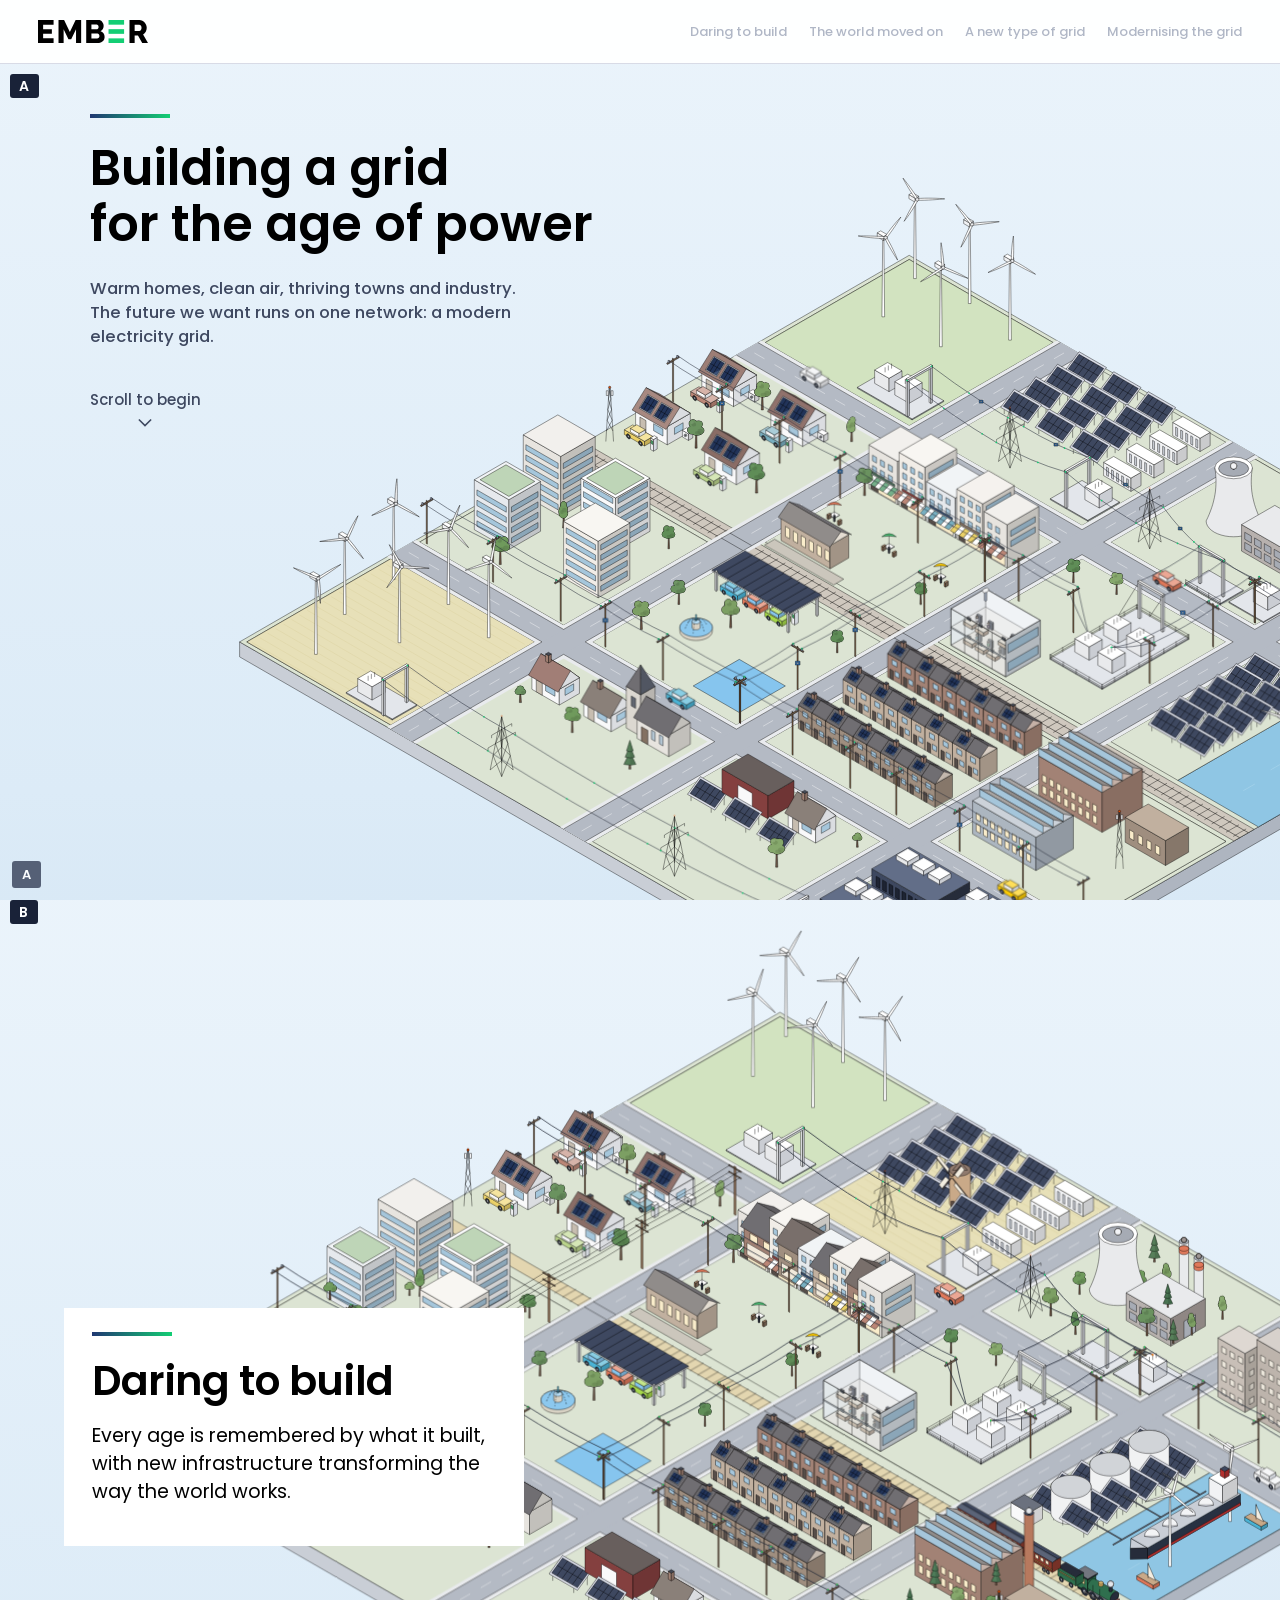
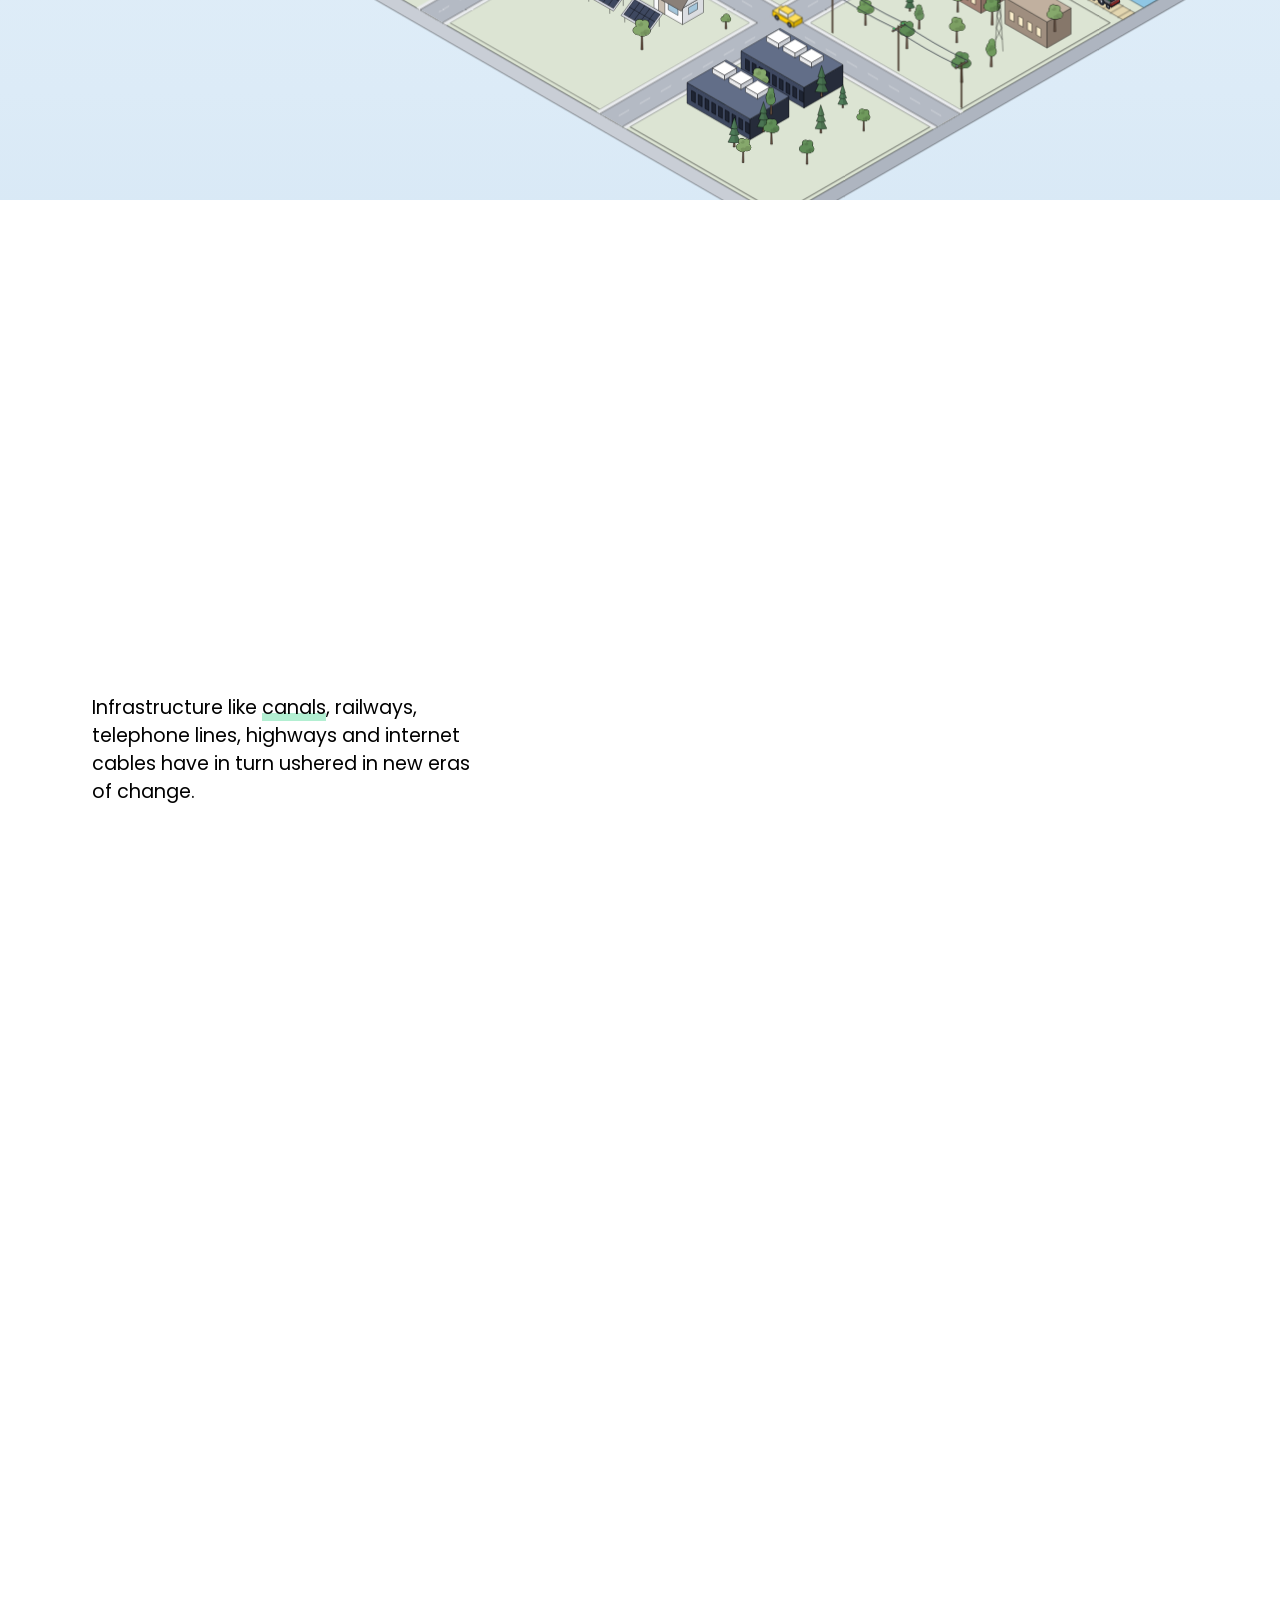
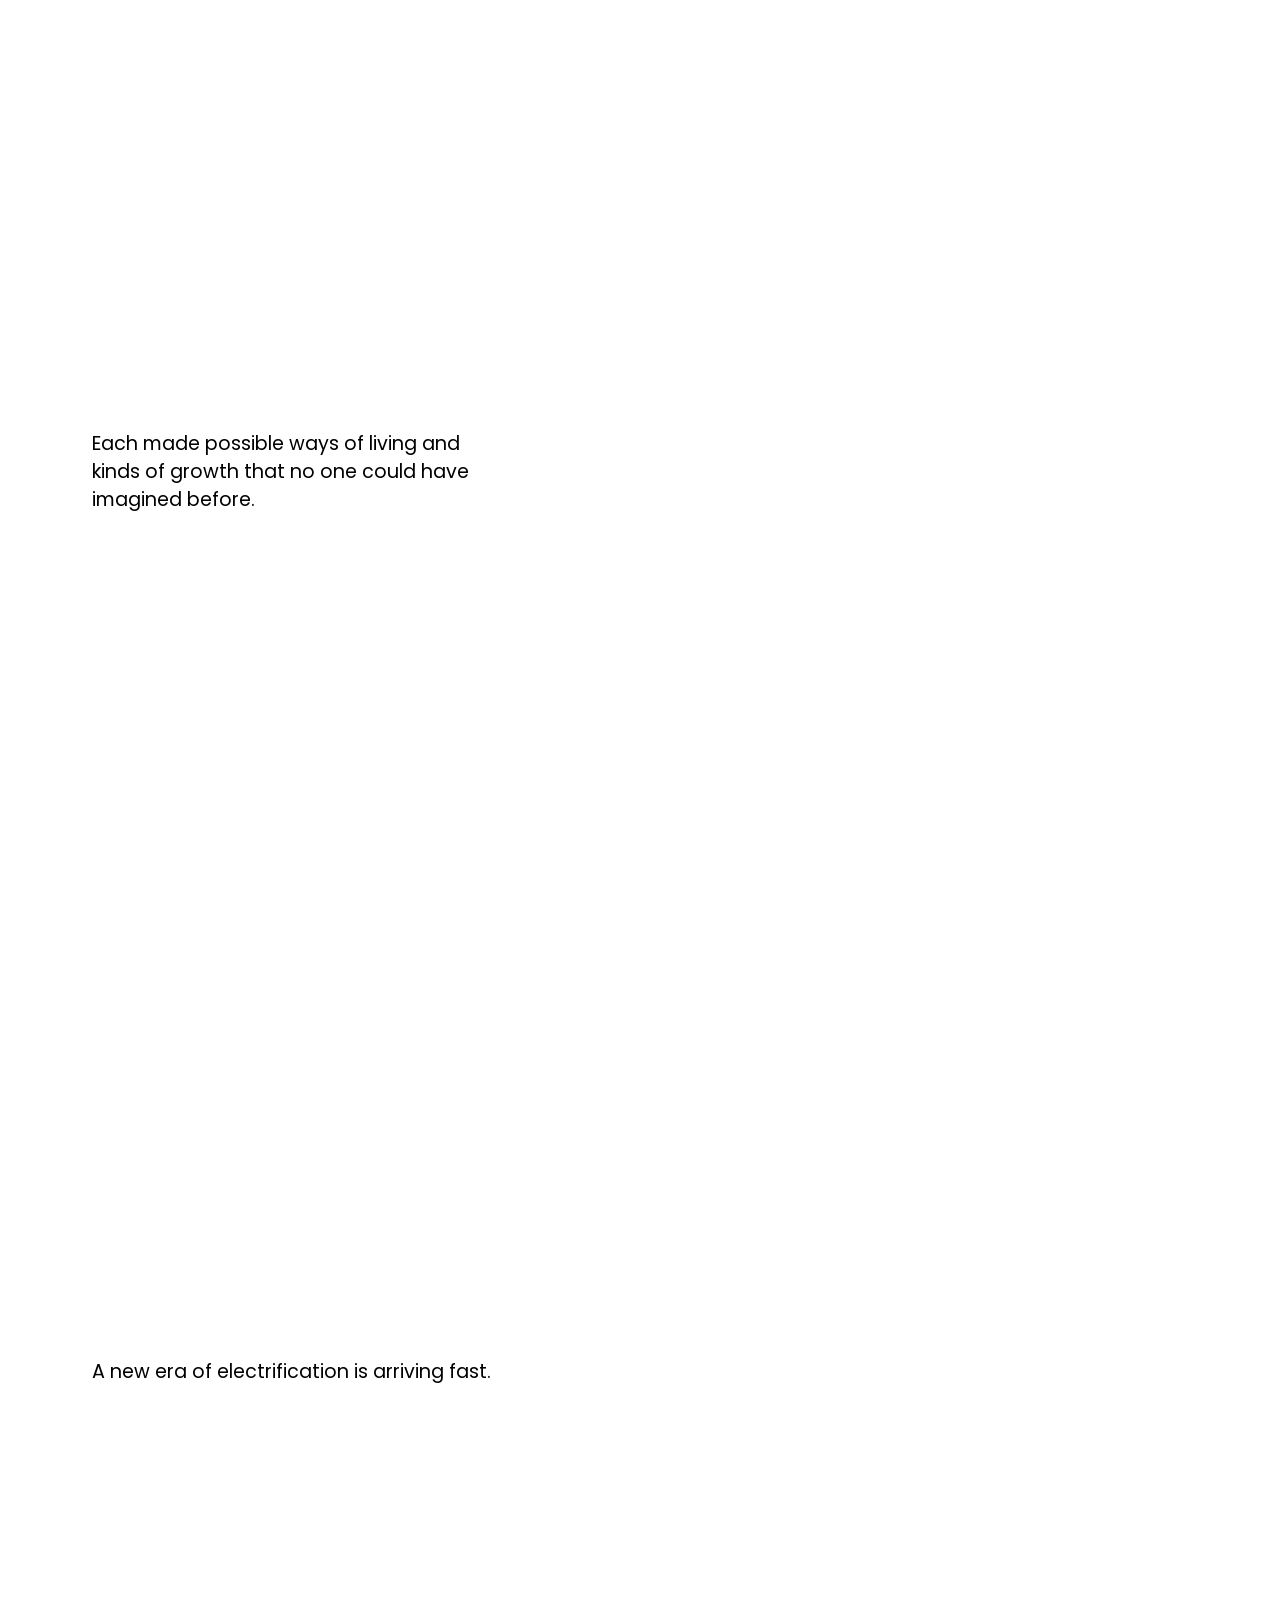
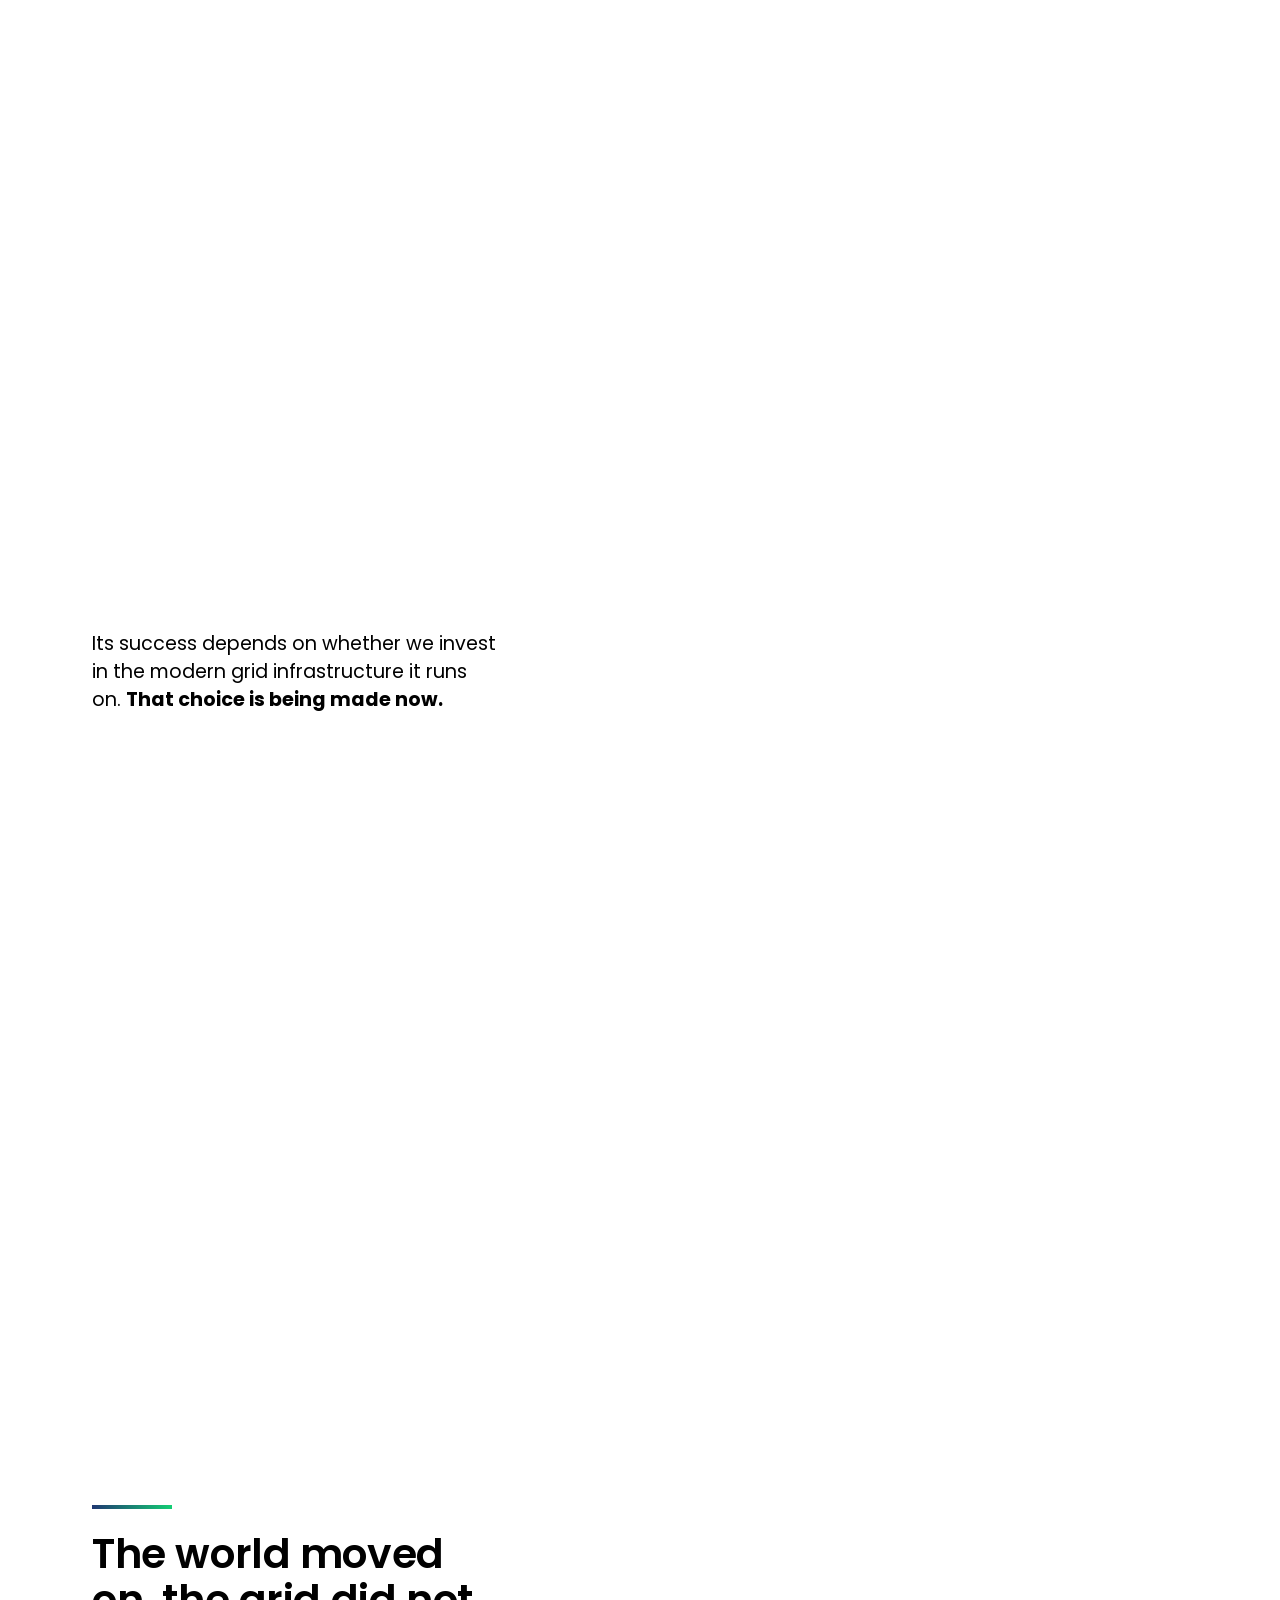
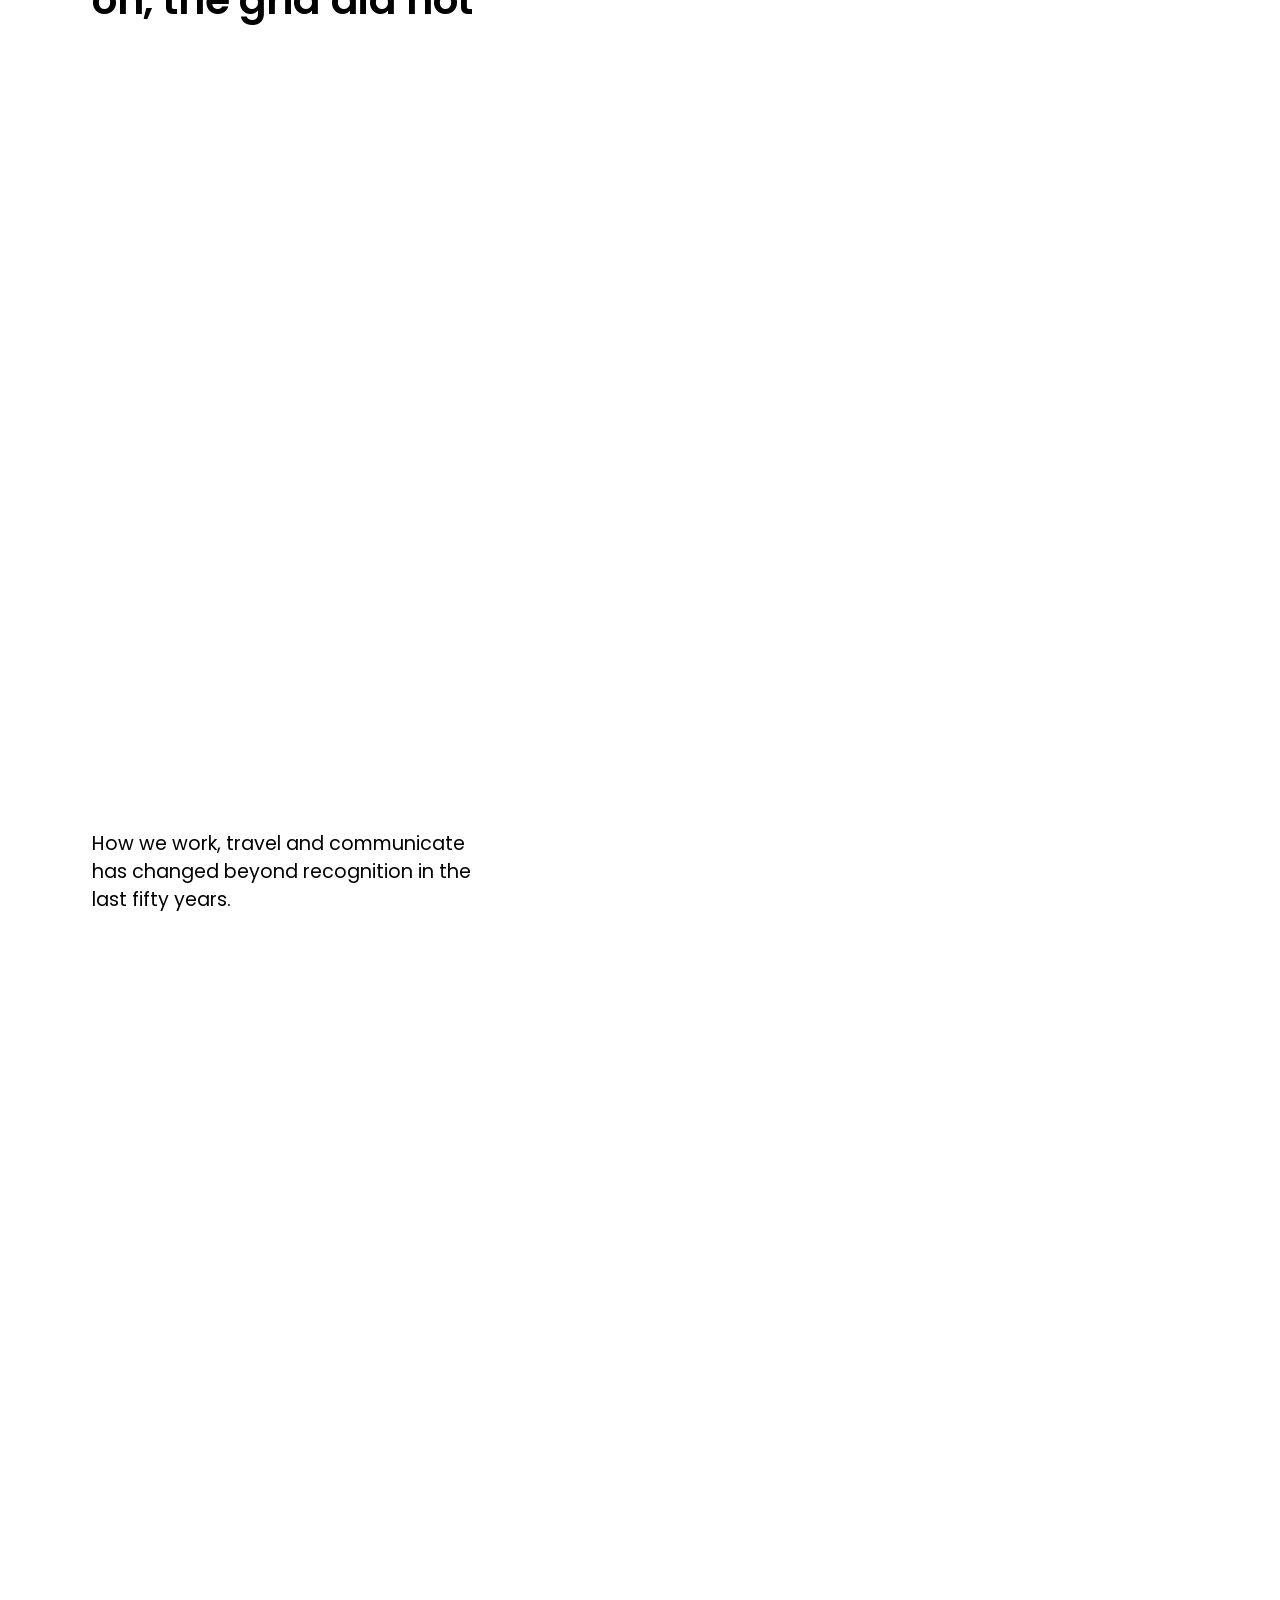
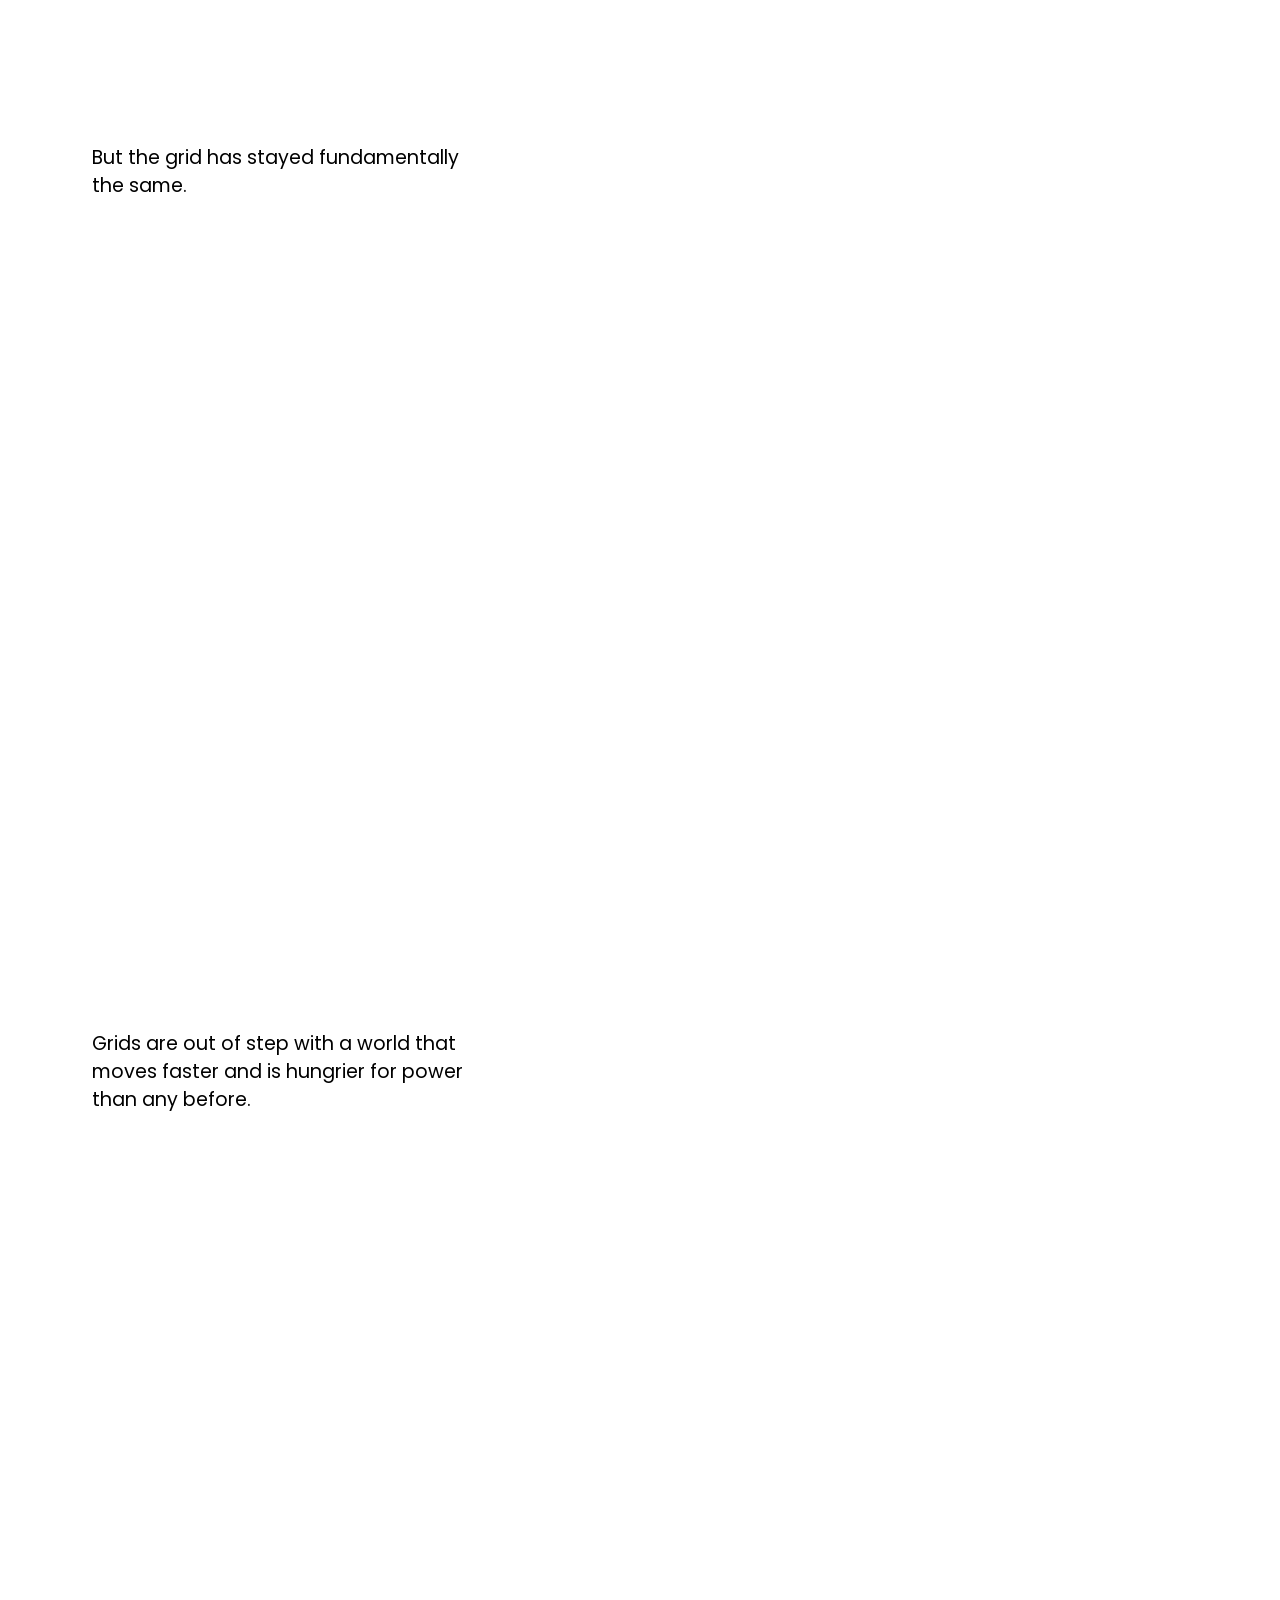
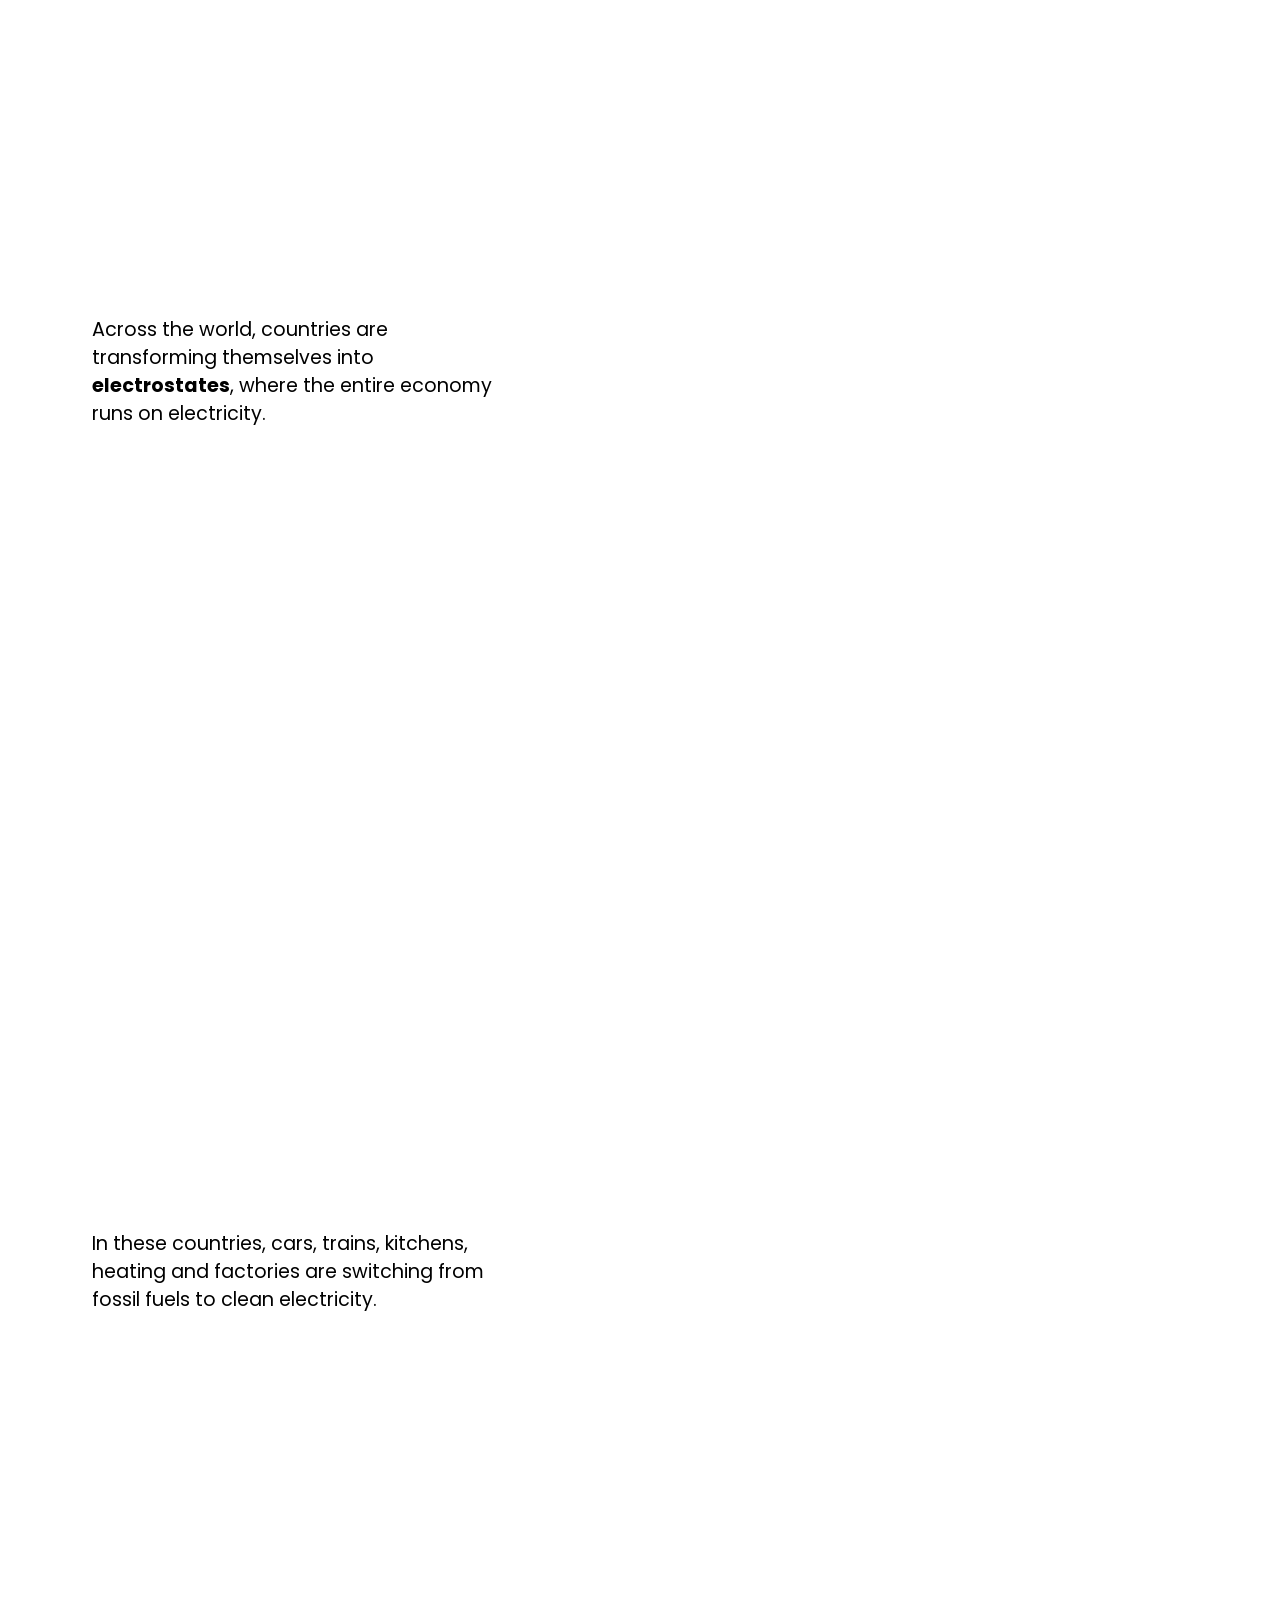
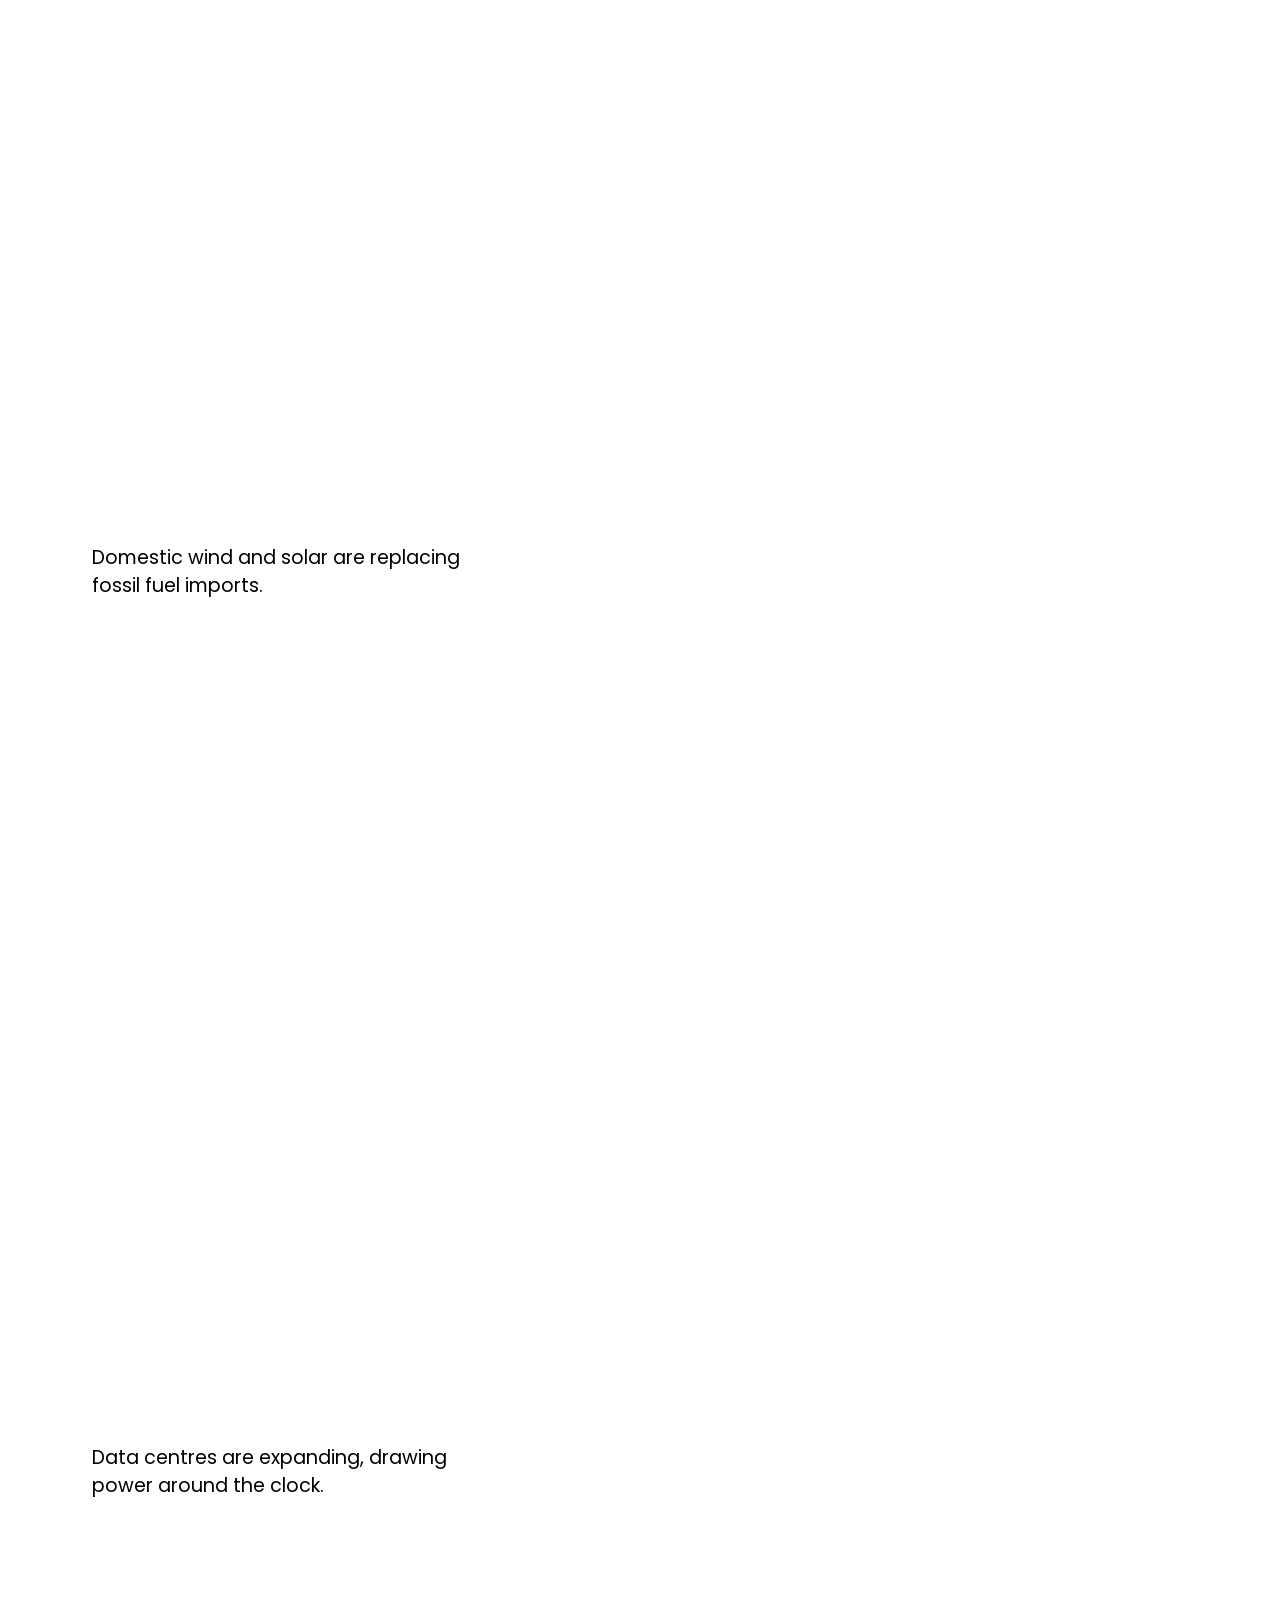
==== index.html @ 91ad4771 "Initial commit Initial commit" ====
<!DOCTYPE html>
<html lang="en">
<head>
<meta charset="utf-8">
<meta name="viewport" content="width=device-width, initial-scale=1">
<title>[v6] Building a Grid for the Age of Power (one city) | Ember</title>
<meta name="description" content="Every era is defined by the infrastructure it builds. A visual explainer on the grid we need for the age of power, and the interventions that will build it.">
<link rel="preconnect" href="https://fonts.googleapis.com">
<link rel="preconnect" href="https://fonts.gstatic.com" crossorigin>
<link href="https://fonts.googleapis.com/css2?family=Poppins:wght@300;400;500;600&display=swap" rel="stylesheet">
<link rel="stylesheet" href="css/style.css">
<link rel="stylesheet" href="css/clean.css">
<link rel="stylesheet" href="css/v6.css">
<script>window.CLEAN = true;   /* the isometric, straight-edged version in the CleanFlex style */</script>
</head>
<body class="refs-sections-only v6">

<header class="topbar">
  <a class="topbar__logo" href="#top" aria-label="Ember home"><img src="assets/ember-logo-full-colour.svg" alt="Ember"></a>
  <nav class="topbar__nav" aria-label="Chapters">
    <a href="#vision">Daring to build</a>
    <a href="#act2">The world moved on</a>
    <a href="#act3">A new type of grid</a>
    <a href="#how">Modernising the grid</a>
  </nav>
  <div class="topbar__progress" aria-hidden="true"><span></span></div>
</header>

<main id="top">

  <!-- ============ HERO ============ -->
  <section class="hero">
    <svg class="hero__art" id="scene-hero" data-own="1" viewBox="0 0 1600 900" preserveAspectRatio="xMidYMax slice" aria-hidden="true"></svg>
    <div class="hero__inner">
      <div class="tbar"></div><h1>Building a grid<br>for the age of power</h1>
      <p class="standfirst">Warm homes, clean air, thriving towns and industry. The future we want runs on one network: a modern electricity grid.</p>
      <p class="hero__cue">Scroll to begin <svg class="hero__chev" viewBox="0 0 16 10" aria-hidden="true"><path d="M1 1.5l7 7 7-7" fill="none" stroke="currentColor" stroke-width="1.8"/></svg></p>
    </div>
  </section>

  <!-- ONE CITY: Acts 1-3 on one evolving city, its grid drawn as pylons, poles and wires (js/iso-onecity6.js) -->
  <section class="era era--rail era--journey era--onecity" data-steps="29" data-cover-shift="0">
    <div class="era__stage"><svg class="scene" id="scene-onecity" data-scene="onecity6" data-look="highlight" viewBox="0 0 1600 900" preserveAspectRatio="xMidYMid slice" role="img" aria-label="One city on a grid of blocks, from an old town to a modern city: a canal, a railway with a station, a power station, factories and row houses; telephone lines, pylons, a substation and poles carrying power; highways, new homes and shops, a fuel depot; towers and flats; wind, solar and batteries. Then the grid alone stands out, then its users; the city electrifies: an EV hub, heat pumps, solar in place of the fuel depot, data centres, a new factory. Then the modern grid, card by card: power flowing both ways, sensors and controls, smart charging, batteries, smarter lines, a new line to a new renewables zone"></svg>
      <div class="legend legend--onecity" aria-label="Legend"><span><i style="background:#13CE74"></i>Renewable power</span><span><i style="background:#EE7309"></i>Fossil power</span></div>
    </div>
    <div class="era__steps">
      <div class="step step--act" id="vision"><div class="card card--act"><div class="tbar"></div><h2 class="h2-act">Daring to build</h2><p class="lead" style="margin-top:18px">Every age is remembered by what it built, with new infrastructure transforming the way the world works.</p></div></div>
      <div class="step step--hold" data-span="5" style="--span:5"><div class="card"><p class="lead">Infrastructure like <span class="hl">canals</span>, <span class="hl">railways</span>, <span class="hl">telephone lines</span>, <span class="hl">highways</span> and <span class="hl">internet cables</span> have in turn ushered in new eras of change.</p></div></div>
      <div class="step"><div class="card"><p class="lead">Each made possible ways of living and kinds of growth that no one could have imagined before.</p></div></div>
      <div class="step"><div class="card"><p class="lead">A new era of electrification is arriving fast.</p></div></div>
      <div class="step"><div class="card"><p class="lead">Its success depends on whether we invest in the modern grid infrastructure it runs on. <strong>That choice is being made now.</strong></p></div></div>
      <div class="step step--act" id="act2"><div class="card card--act"><div class="tbar"></div><h2 class="h2-act">The world moved on, the grid did not</h2></div></div>
      <div class="step"><div class="card"><p class="lead">How we work, travel and communicate has changed beyond recognition in the last fifty years.</p></div></div>
      <div class="step"><div class="card"><p class="lead">But the grid has stayed fundamentally the same.</p></div></div>
      <div class="step"><div class="card"><p class="lead">Grids are out of step with a world that moves faster and is hungrier for power than any before.</p></div></div>
      <div class="step"><div class="card"><p class="lead">Across the world, countries are transforming themselves into <strong>electrostates</strong>, where the entire economy runs on electricity.</p></div></div>
      <div class="step"><div class="card"><p class="lead">In these countries, cars, trains, kitchens, heating and factories are switching from fossil fuels to clean electricity.</p></div></div>
      <div class="step"><div class="card"><p class="lead">Domestic wind and solar are replacing fossil fuel imports.</p></div></div>
      <div class="step"><div class="card"><p class="lead">Data centres are expanding, drawing power around the clock.</p></div></div>
      <div class="step"><div class="card"><p class="lead">The nations that build a grid for this age of power will be where AI, industry and investment go.</p></div></div>
      <div class="step step--act" id="act3"><div class="card card--act"><div class="tbar"></div><h2 class="h2-act">A new type of grid, fit for the age of power</h2></div></div>
      <div class="step" data-m="old"><div class="card"><p class="lead">The old grid sent power one way, from a few large power stations to everyone else.</p></div></div>
      <div class="step" data-m="everywhere"><div class="card"><p class="lead">In a modern grid, generation is increasingly spread across the country.</p></div></div>
      <div class="step" data-m="both"><div class="card"><p class="lead">Power flows now move in two ways. Homes and businesses both draw electricity from the grid and generate electricity to send back in.</p></div></div>
      <div class="step" data-m="resilient"><div class="card"><p class="lead">The system no longer depends on a few big plants and becomes more resilient.</p></div></div>
      <div class="step" data-m="sensors"><div class="card"><p class="lead">This is enabled by smart devices and digitalisation, which allow us to see and control what is happening on the grid.</p></div></div>
      <div class="step" data-m="smart2"><div class="card"><p class="lead">When power is plentiful and cheap, electric vehicles charge and heating or cooling turns on.</p></div></div>
      <div class="step" data-m="batteries2"><div class="card"><p class="lead">Batteries store surplus electricity and release it when generation falls.</p></div></div>
      <div class="step" data-m="better"><div class="card"><p class="lead">Bills fall, the system runs better and we can do more, faster with the existing grid.</p></div></div>
      <div class="step" data-m="dlr"><div class="card"><p class="lead">The wires are smarter too. Lines fitted with sensors carry more power when the weather allows.</p></div></div>
      <div class="step" data-m="wires"><div class="card"><p class="lead">Advanced cables made from new, lighter materials carry much more on the same towers.</p></div></div>
      <div class="step" data-m="more"><div class="card"><p class="lead">This is the modern grid: digital, flexible and smarter about how it grows. It gets more out of the lines we already have.</p></div></div>
      <div class="step" data-m="connect"><div class="card"><p class="lead">New lines are planned and built using the technology of today, rather than the designs of decades ago.</p></div></div>
      <div class="step" data-m="queues"><div class="card"><p class="lead">The connection queues holding back investment start to clear and projects get online quicker, without waiting for a new line to be built.</p></div></div>
      <div class="step" data-m="modern"><div class="card"><p class="lead">This is not the old grid made bigger. It is a modern grid, fit for the age of power.</p></div></div>
    </div>
  </section>

  <!-- ============ MODERNISING THE GRID: the seventeen interventions on the same city (js/story6.js, js/data6.js) ============ -->
  <section id="how" class="era era--onecity era--story4">
    <div class="era__stage"><svg class="scene" id="scene-city4" data-look="highlight" viewBox="0 0 1600 900" preserveAspectRatio="xMidYMid slice" role="img" aria-label="The same city, its modern grid in place. For each intervention the view moves to the part of the grid it acts on, and its technologies are labelled there"></svg>
    </div>
    <div class="era__steps" id="how4">
      <div class="step step--act s4intro"><div class="card card--act"><div class="tbar"></div><h2 class="h2-act">Modernising the grid</h2>
        <p class="lead" style="margin-top:18px">The work can begin today by optimising the grid that already exists. Then strengthening it. Then expanding it.</p></div></div>
      <div id="story4-steps"></div>
    </div>
  </section>

  <!-- ============ MATRIX ============ -->
  <section id="matrix" class="matrix" data-steps="1">
    <div class="matrix__stage">
      <div class="matrix__head">
        <div class="tbar"></div><p class="eyebrow">Where to start</p>
        <h2 class="h1">Time to impact vs. cost</h2>
      </div>
      <div class="matrix__grid matrix4" id="matrix4-grid"></div>
      <div class="matrix__legend">
        <span><b class="mk mk--optimize"></b>Optimise</span><span><b class="mk mk--reinforce"></b>Reinforce</span><span><b class="mk mk--expand"></b>Expand</span>
      </div>
      <p class="mx-note">Cost and time ratings in this table are comparative and indicative. No rating refers to a specific cost or date. Costs and timelines differ in every country, but the relative order is a useful guide to show which interventions can move fastest, which likely take the longest and which tend to cost more or less.</p>
    </div>
    <div class="era__steps">
      <div class="step step--empty" aria-hidden="true"></div>
    </div>
  </section>

  <!-- ============ CLOSE ============ -->
  <section class="close">
    <div class="close__inner">
      <div class="tbar"></div><h2 class="h1">The age of power is here.</h2>
      <p class="standfirst">The only question is where it will flourish. That will be wherever the grid is ready to carry it.</p>
    </div>
    <footer class="footer">
      <p class="footer__note">Infographic by Reynaldo Dizon, Elisabeth Cremona and Alison Candlin.<br>Illustrations and code developed with the assistance of Claude, an AI model by Anthropic, and reviewed by the authors.<br>As per Ember’s AI use policy, responsibility for the quality and accuracy of the output lies with the author.</p>
      <img class="footer__logo" src="assets/ember-logo-inverted.svg" alt="Ember">
    </footer>
  </section>
</main>

<script src="js/vendor/gsap.min.js"></script>
<script src="js/vendor/ScrollTrigger.min.js"></script>
<script src="js/vendor/MotionPathPlugin.min.js"></script>
<script src="js/icons.js"></script>
<script src="js/data.js"></script>
<script src="js/svg.js"></script>
<script src="js/icons6.js"></script>
<script src="js/icons7.js"></script>
<script src="js/iso.js"></script>
<script src="js/people.js"></script>
<script src="js/scenes.js"></script>
<script src="js/vignettes.js"></script>
<script src="js/acts.js"></script>
<script src="js/iso-scenes.js"></script>
<script src="js/iso-scenes2.js"></script>
<script src="js/iso-journey.js"></script>
<script src="js/iso-valley.js"></script>
<script src="js/iso-onecity6.js"></script>
<script src="js/data6.js"></script>
<script src="js/iso-j.js"></script>
<script src="js/iso-tiles.js"></script>
<script src="js/iso-world.js"></script>
<script src="js/handdrawn.js"></script>
<script src="js/clean.js"></script>
<script src="js/gridmap.js"></script>
<script src="js/iso-grid.js"></script>
<script src="js/main.js"></script>
<script src="js/story6.js"></script>
<script src="js/v6.js"></script>
<script src="js/refmarks.js"></script> <!-- TEMP review markers: delete this line to remove -->
</body>
</html>
---- css/style.css ----
/* =========================================================
   A grid for the age of power — Ember scrollytelling
   Palette: Ember Visual Branding Guidelines v1.2 only.
   Flat design: no shadows, glows or bevels.
   ========================================================= */
:root {
  --n5: #192238; --n4: #3E4860; --n3: #626E88; --n2: #B0B7C6; --n1: #D8DBE6;
  --g5: #0B6638; --g4: #109553; --g3: #13CE74; --g2: #A3D9A5; --g1: #D3EADF;
  --b5: #203772; --b4: #1E609C; --b3: #37A6E6; --b2: #97CCED; --b1: #C4D9E9;
  --o5: #891B05; --o4: #BF3100; --o3: #E04B00; --o2: #EE7309; --o1: #FCA311;
  --br5: #553E39; --br4: #6D5A56; --br3: #857572; --br2: #B6B0AF; --br1: #D8D5D4;
  --y5: #B77A00; --y4: #CC9900; --y3: #FFC400; --y2: #FFDA44; --y1: #FFF4A3;

  --ink: #000;
  --paper: #fff;
  --tint: #EDEFF6;            /* tile fill named in the brand skill */
  --optimize: var(--g5);
  --reinforce: var(--b5);
  --expand: var(--o1);

  --u: 8px;                    /* spacing base unit */
  --topbar: 64px;
  --font: "Poppins", system-ui, sans-serif;
}

* { box-sizing: border-box; }
html { scroll-behavior: smooth; }
body {
  margin: 0;
  font-family: var(--font);
  font-weight: 400;
  font-size: 17px;
  line-height: 1.5;
  color: var(--ink);
  background: var(--paper);
  -webkit-font-smoothing: antialiased;
  overflow-x: hidden;
}
img { display: block; max-width: 100%; }
h1, h2, h3, .h1 { font-weight: 600; line-height: 1.15; margin: 0; letter-spacing: 0; }
p { margin: 0; }

/* ---------- shared type ---------- */
.eyebrow { font-weight: 500; font-size: 15px; color: var(--n3); margin-bottom: calc(var(--u) * 1.5); }
h1 { font-size: clamp(40px, 6.4vw, 88px); max-width: 14ch; }
.h1 { font-size: clamp(32px, 4.2vw, 56px); max-width: 18ch; }
.tbar {
  width: clamp(120px, 22%, 280px); height: 8px; margin: calc(var(--u) * 2.5) 0 calc(var(--u) * 3);
  background: linear-gradient(90deg, var(--b5), var(--g3));
}
.standfirst { font-weight: 500; font-size: clamp(18px, 1.6vw, 22px); line-height: 1.45; max-width: 40ch; color: var(--n4); }

/* ---------- top bar ---------- */
.topbar {
  position: fixed; inset: 0 0 auto 0; height: var(--topbar); z-index: 50;
  display: flex; align-items: center; justify-content: space-between;
  padding: 0 clamp(16px, 3vw, 40px);
  background: rgba(255,255,255,.94);
  border-bottom: 1px solid var(--n1);
}
.topbar__logo img { width: 110px; height: auto; }
.topbar__nav { display: flex; gap: calc(var(--u) * 3); }
.topbar__nav a { color: var(--n4); text-decoration: none; font-size: 14px; font-weight: 500; }
.topbar__nav a:hover { color: var(--b5); }
.topbar__progress { position: absolute; left: 0; right: 0; bottom: -1px; height: 3px; }
.topbar__progress span { display: block; height: 100%; width: 100%; transform-origin: 0 50%; transform: scaleX(0);
  background: linear-gradient(90deg, var(--b5), var(--g3)); }

/* ---------- hero ---------- */
.hero { position: relative; min-height: 100vh; display: flex; align-items: flex-start; overflow: hidden; background: var(--paper); }
.hero__art { position: absolute; inset: 0; width: 100%; height: 100%; }
.hero__inner { position: relative; padding: calc(var(--topbar) + clamp(28px, 5.5vh, 64px)) clamp(16px, 7vw, 120px) 80px; }
.hero__cue { margin-top: calc(var(--u) * 6); font-size: 14px; font-weight: 500; color: var(--n3); }
.hero__cue span { display: inline-block; animation: bob 1.8s ease-in-out infinite; }
@keyframes bob { 50% { transform: translateY(6px); } }

/* ---------- part intros ---------- */
.part-intro { min-height: 90vh; padding: 20vh clamp(16px, 7vw, 120px) 14vh; background: var(--paper); }
.part-intro--how { background: var(--tint); }

/* ---------- ladder (3 categories) ---------- */
.ladder { display: grid; grid-template-columns: repeat(3, 1fr); gap: calc(var(--u) * 3); margin-top: calc(var(--u) * 8); max-width: 1100px; }
.ladder__rung { padding: calc(var(--u) * 3); background: var(--paper); border-top: 6px solid; }
.ladder__rung--optimize { border-color: var(--optimize); }
.ladder__rung--reinforce { border-color: var(--reinforce); }
.ladder__rung--expand { border-color: var(--expand); }
.ladder__rung h3 { font-size: 26px; margin: calc(var(--u) * 2) 0 4px; }
.ladder__rung--optimize h3 { color: var(--g5); }
.ladder__rung--reinforce h3 { color: var(--b5); }
.ladder__rung--expand h3 { color: var(--o4); }
.ladder__rung p { color: var(--n4); }
.ladder__sign { width: 84px; height: 84px; }

/* ---------- sign shapes (shared) ---------- */
.sign { display: block; width: 100%; height: 100%; overflow: visible; }

/* ---------- era scrollytelling ---------- */
.era, .gap, .matrix { position: relative; }
.era__stage, .gap__stage, .matrix__stage { position: sticky; top: 0; height: 100vh; overflow: hidden; }
.scene { width: 100%; height: 100%; display: block; }
.era__steps { position: relative; margin-top: -100vh; z-index: 2; pointer-events: none; }
.step { height: 100vh; display: flex; align-items: center; padding: var(--topbar) clamp(16px, 5vw, 80px) 0; }
.step:first-child { height: 110vh; }
.card {
  pointer-events: auto; max-width: 420px; background: var(--paper);
  padding: calc(var(--u) * 3) calc(var(--u) * 3.5); border: 1px solid var(--n1);
}
.kicker { font-weight: 500; font-size: 13px; text-transform: uppercase; letter-spacing: .08em; color: var(--n3); margin-bottom: var(--u); }
.lead { font-size: clamp(18px, 1.5vw, 21px); line-height: 1.45; }
.lead + .lead { margin-top: calc(var(--u) * 2); }
.lead--strong { font-weight: 600; }

.step--headline { align-items: flex-end; padding-bottom: 9vh; }
.headline { pointer-events: auto; background: var(--paper); padding: calc(var(--u) * 3) calc(var(--u) * 4) calc(var(--u) * 3.5); max-width: 560px; border: 1px solid var(--n1); }
.headline__era { font-weight: 500; font-size: 14px; letter-spacing: .22em; text-transform: uppercase; color: var(--n4); }
.headline__word { font-weight: 600; font-size: clamp(34px, 4.2vw, 60px); line-height: 1.06; margin: calc(var(--u) * 1.25) 0; }
.era--rail .headline__word { color: var(--br4); }
.era--road .headline__word { color: var(--o3); }
.era--power .headline__word { color: var(--g5); }
.headline__tag { font-weight: 300; font-size: clamp(18px, 1.6vw, 22px); color: var(--n4); }

/* scene animation helpers */
.spin { transform-box: fill-box; transform-origin: 50% 50%; animation: spin 5s linear infinite; }
@keyframes spin { to { transform: rotate(360deg); } }
.puff { transform-box: fill-box; transform-origin: 50% 50%; animation: puff 3.2s linear infinite; }
@keyframes puff {
  0% { transform: translate(0,0) scale(.3); opacity: 0; }
  12% { opacity: .9; }
  100% { transform: translate(-90px,-140px) scale(2.2); opacity: 0; }
}
.puff--sm { animation-name: puffsm; }
@keyframes puffsm {
  0% { transform: translate(0,0) scale(.3); opacity: 0; }
  15% { opacity: .85; }
  100% { transform: translate(-22px,-46px) scale(1.3); opacity: 0; }
}
.twinkle { animation: twinkle 2.6s ease-in-out infinite; }
@keyframes twinkle { 50% { opacity: .35; } }

/* ---------- gap ---------- */
.gap { background: var(--paper); }
.gap__stage { background: var(--paper); }
@media (min-width: 900px) { .gap__stage .scene { width: 70%; margin-left: 30%; } }

/* ---------- grid story (part 2) ---------- */
.grid-story { position: relative; background: var(--paper); }
.grid-story__stage { position: sticky; top: 0; height: 100vh; overflow: hidden; background: var(--paper); }
.gridmap { position: absolute; top: var(--topbar); bottom: 52px; left: 34vw; right: 0; width: calc(100% - 34vw); height: calc(100% - var(--topbar) - 52px); }
.legend { position: absolute; right: clamp(16px, 3vw, 40px); bottom: 14px; display: flex; flex-wrap: wrap; gap: 6px 18px; font-size: 13px; color: var(--n4); }
.legend i { display: inline-block; width: 10px; height: 10px; border-radius: 50%; margin-right: 6px; vertical-align: 0; }
.tally { position: absolute; right: clamp(16px, 3vw, 40px); top: calc(var(--topbar) + 14px); font-size: 13px; font-weight: 500; color: var(--n3); background: var(--paper); padding: 4px 10px; border: 1px solid var(--n1); }
.tally__n { color: var(--ink); font-weight: 600; }

.grid-story__steps { position: relative; margin-top: -100vh; z-index: 2; pointer-events: none; }
.gstep { min-height: 100vh; display: flex; align-items: center; padding: calc(var(--topbar) + 16px) 0 24px clamp(16px, 3vw, 40px); }
.gstep--cat { min-height: 120vh; }
.gcard { pointer-events: auto; width: min(420px, 30vw); background: var(--paper); border: 1px solid var(--n1); padding: calc(var(--u) * 3); }
.gcard[data-cat="optimize"] { --catc: var(--optimize); --catt: var(--g5); }
.gcard[data-cat="reinforce"] { --catc: var(--reinforce); --catt: var(--b5); }
.gcard[data-cat="expand"] { --catc: var(--expand); --catt: var(--o4); }
.gcard__top { display: flex; gap: calc(var(--u) * 2); align-items: center; margin-bottom: calc(var(--u) * 2); }
.gcard__sign { flex: 0 0 64px; height: 64px; }
.gcard__cat { font-size: 12px; font-weight: 500; letter-spacing: .1em; text-transform: uppercase; color: var(--catt); }
.gcard__num { font-size: 12px; color: var(--n3); }
.gcard h3 { font-size: clamp(22px, 1.9vw, 28px); }
.gcard__action { margin-top: calc(var(--u) * 1.5); color: var(--n4); }
.gcard__impact { margin-top: calc(var(--u) * 2); padding: calc(var(--u) * 1.5) calc(var(--u) * 2); background: var(--tint); font-weight: 500; }
.gcard__impact small { display: block; font-weight: 400; font-size: 12px; color: var(--n3); margin-bottom: 2px; text-transform: uppercase; letter-spacing: .08em; }
.chips { display: flex; flex-wrap: wrap; gap: 6px; margin-top: calc(var(--u) * 2); }
.chip { font-size: 12px; font-weight: 500; padding: 3px 10px; border: 1px solid var(--n2); color: var(--n4); }
.chip--est { border-style: dashed; }
.more { margin-top: calc(var(--u) * 2); border-top: 1px solid var(--n1); padding-top: calc(var(--u) * 1.5); }
.more summary { cursor: pointer; font-size: 14px; font-weight: 500; color: var(--b4); list-style: none; }
.more summary::-webkit-details-marker { display: none; }
.more summary::before { content: "+ "; }
.more[open] summary::before { content: "− "; }
.more dl { margin: var(--u) 0 0; font-size: 14px; }
.more dt { color: var(--n3); font-size: 12px; margin-top: var(--u); }
.more dd { margin: 0; }

.gcard--cat h3 { font-size: clamp(34px, 3vw, 44px); color: var(--catt); }
.gcard--cat .gcard__sign { flex-basis: 84px; height: 84px; }
.gcard--cat .lead { margin-top: calc(var(--u) * 1.5); }
.gcard--cat ul { margin: calc(var(--u) * 2) 0 0; padding: 0; list-style: none; display: grid; gap: 4px; font-size: 14px; color: var(--n4); }
.gcard--cat li::before { content: "— "; color: var(--catc); }

/* map classes */
.gm-hot { opacity: 0; }
.gm-pin { cursor: pointer; }
.gm-label { font: 600 12px var(--font); letter-spacing: .14em; fill: var(--n4); text-anchor: middle; paint-order: stroke; stroke: #FFFFFF; stroke-width: 4px; stroke-linejoin: round; }
.gm-label--big { font: 600 17px var(--font); fill: var(--n5); }
.gm-dim { transition: filter .6s, opacity .6s; }
.gm-label { transition: fill .6s; }
.gridmap.is-focus .gm-label { fill: var(--n2); }
.gridmap.is-focus .gm-label.is-lit { fill: var(--n5); }
.gridmap.is-focus .gm-dim { filter: grayscale(.75) brightness(1.12) contrast(.8); }   /* faded but still opaque, so lines stay behind buildings */
.gridmap.is-focus .gm-dim.is-lit { filter: none; }

/* ---------- matrix ---------- */
.matrix { background: var(--paper); }
.matrix__stage { display: grid; grid-template-rows: auto 1fr auto; padding: calc(var(--topbar) + 24px) clamp(16px, 3vw, 40px) 20px 34vw; }
.matrix__head .eyebrow { margin-bottom: 4px; }
.matrix__head .h1 { font-size: clamp(24px, 2.2vw, 32px); max-width: none; }
.matrix__head .tbar { margin: 12px 0 16px; }
.matrix__grid { position: relative; display: grid; grid-template-columns: 90px repeat(3, 1fr); grid-template-rows: 28px repeat(3, minmax(0, 1fr)); gap: 8px; min-height: 0; }
.mx-axis { font-size: 13px; font-weight: 500; color: var(--n3); align-self: center; }
.mx-axis--col { text-align: left; align-self: end; }
.mx-cell { background: var(--tint); padding: 6px; overflow: hidden; display: flex; flex-wrap: wrap; align-content: flex-start; gap: 6px; position: relative; transition: background .4s; }
.mx-cell.is-diag { background: var(--g1); }
.mx-tile { flex: 1 1 calc(50% - 3px); min-width: 0; display: flex; align-items: center; gap: 6px; background: var(--paper); border: 1.5px solid var(--n2); padding: 3px 8px 3px 3px; font-size: 11.5px; line-height: 1.2; max-width: 100%; }
.mx-tile.is-est { border-style: dashed; }
.mx-tile.is-callout { border-color: var(--ink); border-width: 2px; }
.mx-tile .sign-wrap { flex: 0 0 26px; height: 26px; }
.matrix__legend { display: flex; flex-wrap: wrap; gap: 6px 18px; margin-top: 12px; font-size: 13px; color: var(--n4); align-items: center; }
.mk { display: inline-block; width: 12px; height: 12px; margin-right: 6px; vertical-align: -1px; }
.mk--optimize { background: var(--optimize); } .mk--reinforce { background: var(--reinforce); } .mk--expand { background: var(--expand); }
.matrix__legend-note { color: var(--n3); }
.matrix .step .card { max-width: min(400px, 29vw); }

/* ---------- close ---------- */
.close { background: var(--b5); color: #fff; min-height: 100vh; display: flex; flex-direction: column; justify-content: space-between; }
.close__inner { padding: 22vh clamp(16px, 7vw, 120px) 10vh; }
.close .h1 { max-width: 20ch; }
.close .standfirst { color: #fff; font-weight: 300; }
.footer { display: flex; justify-content: space-between; align-items: flex-end; gap: 24px; padding: 32px clamp(16px, 7vw, 120px) 40px; border-top: 1px solid rgba(255,255,255,.2); }
.footer__note { font-size: 13px; color: var(--n1); max-width: 40ch; }
.footer__logo { width: 130px; }

/* ---------- responsive ---------- */
@media (max-width: 899px) {
  body { font-size: 16px; }
  .topbar__nav { display: none; }
  .ladder { grid-template-columns: 1fr; }
  .step { align-items: flex-end; padding-bottom: 6vh; }
  .card { max-width: none; width: 100%; }
  .step--headline { align-items: flex-start; padding-top: calc(var(--topbar) + 24px); }
  .headline { max-width: none; width: 100%; }
  .gridmap { left: 0; width: 100%; top: var(--topbar); height: 52vh; bottom: auto; }
  .legend { left: 16px; right: 16px; top: calc(var(--topbar) + 52vh); bottom: auto; font-size: 11px; gap: 4px 12px; }
  .tally { top: calc(var(--topbar) + 8px); }
  .gstep { align-items: flex-end; padding: 0 16px 4vh; }
  .gcard { width: 100%; max-height: 40vh; overflow: auto; padding: 16px 18px; }
  .gcard__action { font-size: 15px; }
  .matrix__stage { padding: calc(var(--topbar) + 12px) 12px 12px; grid-template-rows: auto 1fr auto; }
  .matrix__grid { grid-template-columns: 44px repeat(3, 1fr); gap: 4px; }
  .mx-tile { padding: 2px; }
  .mx-tile span { display: none; }
  .mx-axis { font-size: 11px; }
  .matrix .step .card { max-width: none; }
}

@media (prefers-reduced-motion: reduce) {
  html { scroll-behavior: auto; }
  .spin, .puff, .twinkle, .hero__cue span { animation: none; }
}

/* human moments */
.card--moment .kicker { color: var(--ink); font-weight: 600; letter-spacing: .14em; }
.card--moment .lead { font-weight: 500; font-size: clamp(20px, 1.7vw, 24px); line-height: 1.4; }

.era--rail .era__stage { background: var(--br1); }
.era--road .era__stage { background: var(--b2); }
.era--power .era__stage { background: var(--b1); }
@media (max-width: 699px) {
  .era .step { align-items: flex-start; padding-top: calc(var(--topbar) + 16px); padding-bottom: 0; }
  .era .card .lead { font-size: 17px; }
}

/* print grain over the illustrations (texture, not an effect) */
.era__stage::after, .gap__stage::after, .hero::after, .grid-story__stage::after {
  content: ""; position: absolute; inset: 0; pointer-events: none;
  background-image: var(--grain); background-size: 180px 180px; mix-blend-mode: multiply; opacity: .9;
}

/* hero: title sits on open sky, the illustration fills the lower part */
.hero__inner { z-index: 1; }
.hero h1, .hero .standfirst, .hero .eyebrow, .hero__cue { position: relative; }
@media (max-width: 899px) { .hero__art { top: 38%; height: 62%; } }
.hero__cue { display: inline-block; background: var(--paper); padding: 6px 12px; border: 1px solid var(--n1); }
.hero h1 { font-size: clamp(34px, 4.6vw, 66px); }

/* GridMod3: act intros, wordless picture beats, era labels */
.act-intro { min-height: 70vh; padding-top: 24vh; }
.act-intro .h1 { max-width: 22ch; }
.step--quiet { pointer-events: none; }
/* a section break inside a scene: plain page, big text, the scene fades in on the next step */
.era__cover { position: absolute; inset: 0; background: var(--paper); z-index: 1; pointer-events: none; }
.era .step--break { align-items: center; justify-content: flex-start; padding: var(--topbar) clamp(16px, 7vw, 120px) 0; }
.breakcard { position: relative; pointer-events: auto; }
.breakcard .h1 { max-width: 22ch; }
.step--label { align-items: flex-end; padding-bottom: 8vh; }
.eralabel { pointer-events: auto; background: var(--paper); border: 1px solid var(--n1); padding: 14px 22px; font-weight: 600; font-size: clamp(20px, 2vw, 28px); color: var(--n5); }
.eralabel--wide { max-width: 640px; font-size: clamp(20px, 1.9vw, 26px); line-height: 1.35; }
.ladder__foot { margin-top: calc(var(--u) * 6); }
.era--feats .era__stage, .era--paths .era__stage { background: var(--paper); }
.era--time .era__stage { background: var(--b1); }
.hero h1 { max-width: none; }

/* C: text sits at the bottom so the six strips keep the full height; F: text at the top, over the sky */
.era--time .step, .era--feats .step { align-items: flex-end; justify-content: center; padding-bottom: 4vh; }
/* C3 and G3 enter only once the box before them has left the screen, travel up over the picture and come to rest near the top */
.era--time .step:last-child, .era--feats .step:last-child { align-items: flex-start; height: calc(205vh - var(--topbar) - 24px); padding-top: 105vh; padding-bottom: 0; }
.era--time .card, .era--feats .card { max-width: 760px; }
.era--tel .step { align-items: flex-start; justify-content: center; padding-top: calc(var(--topbar) + 110px); }
.era--tel .card { max-width: 760px; }
.era--time .era__stage { background: var(--paper); }

/* I5: the card sits low so the wind and solar on the ridge (top left) stay in view */
.era--remade .step:nth-child(5) { align-items: flex-end; padding-bottom: 4vh; }

/* K: text sits low on the left so the world map stays in view */
.era--power .step:not(.step--label):not(.step--break) { align-items: flex-end; padding-bottom: 4vh; }

/* the grid map sits on the same land colour as its illustration */
.grid-story__stage { background: #D3EADF; }
---- css/clean.css ----
/* the clean, straight-edged CleanFlex finish */
:root { --sky-top: #FDFEFF; --sky-mid: #E2EDF7; --sky-bot: #CCDEEE; }
/* no paper grain anywhere */
.era__stage::after, .gap__stage::after, .hero::after, .grid-story__stage::after { display: none !important; }
/* the ink outline is a fine solid black line, as in the infographic */
svg [stroke-opacity="0.55"] { stroke-opacity: .9; }
/* pale sky behind the hero and section intros */
.hero, .part-intro { background: linear-gradient(180deg, var(--sky-top) 0%, var(--sky-mid) 72%, var(--sky-bot) 100%); }
.hero__art { top: 0; height: 100%; }
/* isometric scenes: subtle motion (from CleanFlex) always runs */
.iso .glint { opacity: 0; animation: glint 5.5s ease-in-out infinite; }
@keyframes glint { 0% { transform: translate(0, 0); opacity: 0; } 6% { opacity: 1; } 34% { opacity: 1; } 40%, 100% { transform: translate(var(--tx), var(--ty)); opacity: 0; } }
.iso .beacon { animation: beacon 2.4s steps(1) infinite; opacity: .25; }
@keyframes beacon { 0% { opacity: 1; } 18% { opacity: .25; } }
.iso .glow { opacity: 0; animation: glow 6s ease-in-out infinite; }
@keyframes glow { 0%, 100% { opacity: 0; } 45%, 60% { opacity: .75; } }
.iso .blink { opacity: 0; animation: blink 1.6s ease-in-out infinite; }
@keyframes blink { 50% { opacity: 1; } }
.iso .puff { transform-box: fill-box; transform-origin: 50% 50%; animation: isopuff 3.2s linear infinite; }
@keyframes isopuff { 0% { transform: translate(0,0) scale(.3); opacity: 0; } 15% { opacity: .9; } 100% { transform: translate(18px,-70px) scale(2.4); opacity: 0; } }
@media (prefers-reduced-motion: reduce) { .iso .anim, .iso .puff { animation: none !important; } }

/* hero title block, a size smaller so the town beside it has room */
.hero h1 { font-size: clamp(30px, 3.85vw, 55px); }
.hero .standfirst { font-size: clamp(16px, 1.3vw, 18.5px); }
.hero .eyebrow { font-size: 13px; }
.hero__cue { margin-top: calc(var(--u) * 5); font-size: 13px; }

/* K and L in the isometric style (js/iso-grid.js) */
.part-intro--how { position: relative; }
.kgrid { position: absolute; top: calc(var(--topbar) + 8px); right: 2vw; width: min(50vw, 820px); height: min(48vh, 430px); pointer-events: none; }
.ladder.is-cycling .ladder__rung { filter: grayscale(.9) brightness(1.03) contrast(.85); transition: filter .4s, box-shadow .4s, outline-color .4s; outline: 2px solid transparent; outline-offset: -2px; }
.ladder.is-cycling .ladder__rung.is-on { filter: none; box-shadow: 0 12px 30px rgba(25, 34, 56, .14); }
.ladder__rung { cursor: default; position: relative; z-index: 1; }
.grid-story__stage { background: linear-gradient(180deg, #F3F7FB 0%, #E3ECF5 100%); }
@media (max-width: 900px) { .kgrid { position: relative; top: 0; right: 0; width: 100%; height: 46vh; margin-top: 16px; } }
/* the isometric signs on the cards of K and L are taller than they are wide: give them the height */
.sign--iso { width: 100%; height: 100%; display: block; }
.ladder__sign:has(.sign--iso) { width: 84px; height: 116px; }
.gcard__sign:has(.sign--iso) { height: 88px; }
.gcard--cat .gcard__sign:has(.sign--iso) { height: 112px; }
/* L: one card per category that stays in view while its technologies scroll past, as an accordion (js/main.js) */
.gblock { position: relative; padding: calc(var(--topbar) + 16px) 0 calc(100vh - var(--topbar) - 16px); }   /* the card sits where it will stick from the first moment, and leaves before the section ends */
.gblock__hold { position: sticky; top: calc(var(--topbar) + 16px); height: 0; z-index: 3; padding-left: clamp(16px, 3vw, 40px); }
.gbeat { min-height: 0; height: 72vh; padding: 0; display: block; }
.gbeat--intro { height: 90vh; }
.gacc { width: min(440px, 31vw); max-height: calc(100vh - var(--topbar) - 40px); overflow-y: auto; scrollbar-width: thin; padding: 20px 22px 8px; }
.gacc .gcard__top { margin-bottom: 8px; }
.gacc .gcard__sign:has(.sign--iso) { flex-basis: 52px; height: 80px; }
.gacc h3 { font-size: clamp(26px, 2.2vw, 32px); color: var(--n5); line-height: 1.1; }
.gacc .gcard__cat { margin-top: 4px; text-transform: none; letter-spacing: 0; font-size: 14px; color: var(--n4); }
.gacc__lead { font-size: 15px; color: var(--n4); margin-bottom: 10px; }
.gacc.has-open .gacc__lead { display: none; }
.gacc__list { border-top: 1px solid var(--n1); }
.gacc__item { border-bottom: 1px solid var(--n1); }
.gacc__head { display: flex; align-items: center; gap: 10px; width: 100%; padding: 7px 0; background: none; border: 0; text-align: left; font: 500 14.5px/1.3 var(--font); color: var(--n5); cursor: pointer; }
.gacc__head:hover .gacc__title { text-decoration: underline; text-underline-offset: 3px; }
.gacc__sign { flex: 0 0 20px; height: 30px; }
.gacc__title { flex: 1; transition: color .3s; }
.gacc__chev { flex: 0 0 8px; height: 8px; border-right: 2px solid var(--n3); border-bottom: 2px solid var(--n3); transform: rotate(45deg) translate(-2px, -2px); transition: transform .35s; margin-right: 4px; }
.gacc__item.is-open .gacc__chev { transform: rotate(-135deg) translate(-2px, -2px); border-color: var(--n5); }
.gacc__item.is-open .gacc__head { color: var(--n5); font-weight: 600; }
.gacc__body { display: grid; grid-template-rows: 0fr; transition: grid-template-rows .45s ease; }
.gacc__item.is-open .gacc__body { grid-template-rows: 1fr; }
.gacc__inner { overflow: hidden; padding-left: 30px; }
.gacc__text { font-size: 14.5px; color: var(--n4); margin: 2px 0 14px; }
.gacc__text strong { color: var(--n5); font-weight: 600; }
.gacc__tags { display: flex; flex-wrap: wrap; gap: 5px; margin: 0 0 6px; }
.gtag { font-size: 11px; font-weight: 500; padding: 2px 8px; border: 1px solid var(--n2); color: var(--n4); }
.gtag--est { border-style: dashed; }
.gacc__tech { font-size: 12px; color: var(--n3); margin: 0 0 12px; }
@media (max-width: 900px) {
  .gblock__hold { top: calc(var(--topbar) + 52vh + 36px); padding: 0 16px; }
  .gacc { width: calc(100vw - 32px); max-height: calc(48vh - 60px); padding: 14px 16px 4px; }
  .gacc .gcard__sign:has(.sign--iso) { flex-basis: 44px; height: 60px; }
}
/* L: one card for the section; the three categories as an accordion, each category's technologies as tabs marked by
   their signs (js/main.js) */
.gtabcard { width: min(440px, 31vw); max-height: calc(100vh - var(--topbar) - 40px); overflow-y: auto; scrollbar-width: thin; padding: 4px 22px; }
.gcat { border-bottom: 1px solid var(--n1); }
.gcat:last-child { border-bottom: 0; }
.gcat__head { display: flex; align-items: center; gap: 12px; width: 100%; padding: 14px 0; background: none; border: 0; text-align: left; cursor: pointer; font-family: var(--font); }
.gcat__sign { flex: 0 0 34px; height: 34px; }
.gcat__name { flex: 1; display: flex; flex-direction: column; }
.gcat__title { font-size: 22px; font-weight: 600; color: var(--n5); line-height: 1.15; }
.gcat__tag { font-size: 13px; color: var(--n4); margin-top: 2px; }
.gcat__count { font-size: 12px; color: var(--n3); }
.gcat:not(.is-open) .gcat__sign { opacity: .55; filter: grayscale(.6); }
.gcat.is-open .gacc__chev { transform: rotate(-135deg) translate(-2px, -2px); border-color: var(--n5); }
.gcat__body { display: grid; grid-template-rows: 0fr; transition: grid-template-rows .45s ease; }
.gcat.is-open .gcat__body { grid-template-rows: 1fr; }
.gcat__inner { overflow: hidden; }
.gtabs { display: grid; grid-template-columns: repeat(var(--n), minmax(0, 46px)); gap: 0; border-bottom: 1px solid var(--n1); margin-bottom: 14px; }
.gtab { width: 100%; height: 46px; padding: 4px 3px 8px; background: none; border: 0; border-bottom: 3px solid transparent; margin-bottom: -1px; cursor: pointer; opacity: .42; filter: grayscale(.7); transition: opacity .25s, filter .25s, border-color .25s; }
.gtab:hover, .gtab:focus-visible { opacity: .9; filter: none; }
.gtab.is-on { opacity: 1; filter: none; border-bottom-color: var(--n5); }
.gtab__sign { display: block; width: 100%; height: 100%; pointer-events: none; }
.gcat__lead { font-size: 14.5px; color: var(--n4); margin: 0 0 16px; }
.gcat.has-item .gcat__lead { display: none; }
.gpanel { display: none; padding-bottom: 16px; }
.gpanel.is-on { display: block; animation: gpanel-in .35s ease; }
@keyframes gpanel-in { from { opacity: 0; transform: translateY(4px); } to { opacity: 1; transform: none; } }
.gpanel__num { font-size: 12px; color: var(--n3); margin: 0 0 2px; }
.gpanel__title { font-size: 19px; font-weight: 600; color: var(--n5); margin: 0 0 6px; line-height: 1.25; }
@media (max-width: 900px) {
  .gtabcard { width: calc(100vw - 32px); max-height: calc(48vh - 60px); padding: 2px 16px; }
  .gcat__head { padding: 10px 0; }
  .gcat__title { font-size: 18px; }
  .gtab { height: 40px; }
}
@media (max-width: 900px) { .gblock { padding-top: calc(var(--topbar) + 52vh + 36px); padding-bottom: 50vh; } }
.gridmap { left: 0; width: 100%; }   /* the city runs on under the sidebar card (the camera keeps what is in focus to its right) */
/* K and L share one pinned picture (index.html .kl): K's text, then L's cards, scroll over the city */
.kl { position: relative; }
.kl__stage { position: sticky; top: 0; height: 100vh; z-index: 0; }
.kl__k { position: relative; z-index: 2; margin-top: -100vh; min-height: 100vh; background: transparent !important; pointer-events: none; }
.kl__k > * { max-width: 560px; }
.kl__k .ladder__foot { margin-top: calc(var(--u) * 4); }
.kl .grid-story { position: relative; z-index: 2; background: transparent; }
.kl .grid-story__steps { margin-top: 0; }
.kl__stage .legend, .kl__stage .tally { transition: opacity .5s; }
.kl__stage.is-k .legend, .kl__stage.is-k .tally { opacity: 0; }
.kl__stage::after { display: none !important; }
/* L: three cards, one per category; each stays in view while its technologies scroll past */
.gblock { padding: 0 0 62vh; }
.gblock--first { padding-top: calc(var(--topbar) + 16px); }
.gblock--last { padding-bottom: calc(100vh - var(--topbar) - 16px); }
.gcatcard { padding: 20px 22px 6px; }
.gcatcard .gcat__title { display: block; font-size: 28px; }
.gcatcard .gcat__tag { display: block; margin: 2px 0 14px; }
.gcatcard .gtabs { margin-top: 0; }
.gcatcard.has-item .gcat__lead { display: none; }
/* L, focus: what a step is not about becomes a pale grey silhouette where it stands (js/iso-grid.js, focus) */
.ig-dim [fill]:not([fill="none"]):not([fill^="url"]) { fill: #E9ECF1 !important; }
.ig-dim [stroke]:not([stroke="none"]) { stroke: #C3C9D4 !important; }
.ig-ground.ig-dim [fill]:not([fill="none"]) { fill: #F1F3F6 !important; }
.ig-ground.ig-dim [stroke]:not([stroke="none"]) { stroke: #DCE0E7 !important; }

/* the modern grid (Act 3): the town from section L as its own pinned picture, cards on the left */
.era--modern .era__stage { background: var(--paper); }
.era--modern .gridmap { top: var(--topbar); bottom: 52px; height: calc(100% - var(--topbar) - 52px); }
.era--modern .card { max-width: min(440px, 30vw); }
@media (max-width: 900px) { .era--modern .card { max-width: none; } }
.era--modern .breakcard .h1 { max-width: 15ch; }

/* the nav: one link per act, the current one marked */
.topbar__nav { gap: 22px; }
.topbar__nav a { font-size: 13px; white-space: nowrap; padding: 4px 0; color: var(--n2); transition: color .2s; }
.topbar__nav a:hover { color: var(--n4); }
.topbar__nav a.is-on { color: #000; }

/* index2/index3: a card held over several steps (data-span), its terms lighting up one per step (js/main.js) */
.era .step--hold { display: block; height: calc(var(--span, 1) * 100vh); padding-top: calc(50vh - 70px); }
.era .step--hold .card { position: sticky; top: calc(50vh - 70px); }
.hl { font-weight: inherit; color: var(--n2, #9AA3B5); transition: color .25s ease; }
.hl.is-past { color: inherit; }
.hl.is-on { color: #000; font-weight: 600; }
@media (max-width: 700px) {
  .era .step--hold { padding-top: calc(var(--topbar) + 16px); }
  .era .step--hold .card { top: calc(var(--topbar) + 16px); }
}

/* index2: the act titles ride in a card over the scene (no separate white act-intro section) */
.card--act { max-width: 520px; }
.card--act .eyebrow { margin-bottom: 8px; }
.h2-act { font-size: clamp(30px, 3.2vw, 46px); font-weight: 600; line-height: 1.12; letter-spacing: -.01em; }
.card--act .tbar { margin-top: 18px; }

/* index4: Modernising the grid on the one city (js/story4.js): a text box per category with an icon bar */
.era--story4 .era__stage { background: linear-gradient(180deg, #F3F7FB 0%, #E3ECF5 100%); }
.s4block { padding: 0 0 62vh; }
.s4block:first-child { padding-top: 10vh; }
.s4card { width: min(460px, 32vw); padding: 18px 22px 8px; }
.s4card[data-cat="optimise"] { --catc: #0B6638; }
.s4card[data-cat="reinforce"] { --catc: #203772; }
.s4card[data-cat="expand"] { --catc: #BF3100; }
.s4card__cat { font-size: 26px; font-weight: 600; color: var(--catc); margin: 0 0 10px; }
.s4tabs { display: flex; flex-wrap: wrap; gap: 2px; border-bottom: 1px solid var(--n1); margin-bottom: 14px; }
.s4tab { position: relative; width: 44px; height: 44px; padding: 8px 6px 10px; background: none; border: 0; border-bottom: 3px solid transparent; margin-bottom: -1px; cursor: pointer; color: var(--n3); transition: color .25s, border-color .25s; }
.s4tab svg { width: 100%; height: 100%; fill: currentColor; display: block; }
.s4tab:hover, .s4tab:focus-visible { color: var(--n5); }
.s4tab.is-on { color: var(--catc); border-bottom-color: var(--catc); }
.s4panel { display: none; padding-bottom: 14px; }
.s4panel.is-on { display: block; animation: gpanel-in .35s ease; }
.s4panel__num { font-size: 13px; font-weight: 600; color: var(--catc); margin: 0 0 2px; }
.s4panel__title { font-size: 21px; font-weight: 600; color: var(--n5); margin: 0 0 8px; line-height: 1.25; }
.s4panel__body p, .s4panel__body li { font-size: 15px; color: var(--n4); line-height: 1.5; }
.s4panel__body p + p { margin-top: 8px; }
.s4panel__body ul { margin: 8px 0 0; padding-left: 18px; }
.s4panel__body li + li { margin-top: 6px; }
.matrix4 .mx-tile span b { color: var(--n5); margin-right: 2px; }
@media (max-width: 900px) { .s4card { width: calc(100vw - 32px); max-height: calc(48vh - 60px); overflow-y: auto; } }

/* index4: only the section letters of the review markers */
.refs-sections-only .refmark--step, .refs-sections-only .refmark--float { display: none !important; }
---- css/v6.css ----
/* index.html: the revision after the version 4 feedback. Loaded after clean.css. */

/* B3: the five eras in one sentence. The words keep one colour and weight; the one on screen gets a soft green marker. */
.v6 .hl, .v6 .hl.is-past { color: inherit; font-weight: inherit; }
.v6 .hl { transition: box-shadow .3s ease; }
.v6 .hl.is-on { color: inherit; font-weight: inherit; box-shadow: inset 0 -0.42em 0 rgba(19, 206, 116, .32); }

/* the renewable and fossil key: only while the flows are the story (js/v6.js) */
.v6 .legend--onecity { opacity: 0; transition: opacity .4s ease; pointer-events: none; }
.v6 .legend--onecity.is-on { opacity: 1; }

/* no item numbers above the headers; the steps come sooner and closer together */
.v6 .s4panel__num { display: none; }
.v6 .s4intro { height: 80vh; }
.v6 .s4block { padding-bottom: 60vh; }
.v6 .s4block:first-child { padding-top: 0; }
.v6 .s4block .gbeat { height: 62vh; }
.v6 .matrix__legend .mk--optimize { background: #109553; } .v6 .matrix__legend .mk--reinforce { background: #37A6E6; } .v6 .matrix__legend .mk--expand { background: #FFC400; }

/* D: the matrix takes the full width; the note sits small under it; no cell hides its tiles */
.v6 .matrix__stage { padding-left: clamp(16px, 5vw, 80px); padding-right: clamp(16px, 5vw, 80px); grid-template-rows: auto auto auto auto; align-content: start; }
.v6 .matrix__grid { grid-template-rows: 28px repeat(3, minmax(0, auto)); align-content: start; }
.v6 .mx-cell { overflow: visible; min-height: 92px; }
.v6 .mx-tile { flex: 0 1 calc(33.33% - 4px); font-size: 12px; }
.v6 .mx-note { font-size: 12px; line-height: 1.45; color: var(--n3); max-width: 860px; margin: 8px 0 0; }
.v6 .matrix .step--empty { height: 100vh; }
@media (max-width: 900px) { .v6 .mx-tile { flex-basis: calc(50% - 3px); } }

/* the key sits on its own white panel (it no longer collides with the drawing) and shows the pulses as they look: short dashes */
.v6 .legend--onecity { background: rgba(255, 255, 255, .92); padding: 7px 12px; border: 1px solid var(--n1); align-items: center; }
.v6 .legend--onecity i { width: 9px; height: 9px; border-radius: 50%; vertical-align: 0; }

/* phones: the story card sits in the top third, the city fills the rest of the screen below it; the key sits at the bottom */
@media (max-width: 699px) {
  .v6 .era--onecity:not(.era--story4) .step { align-items: flex-start; padding-top: calc(var(--topbar) + 14px); }
  .v6 .era--onecity .legend--onecity { top: auto; bottom: 10px; left: auto; right: 12px; }
}

/* every story text box: the same width and the same distance from the left edge, in every section */
@media (min-width: 900px) {
  .v6 .era .era__steps .card, .v6 .era .era__steps .card--act { width: 460px; max-width: 460px; box-sizing: border-box; }
  .v6 .era--story4 .gblock__hold { padding-left: clamp(16px, 5vw, 80px); }
  .v6 .era--story4 .s4card { width: 460px; max-width: 460px; box-sizing: border-box; }
}

/* C: the item's own plate above its title */
.v6 .s4panel__plate { width: 66px; height: 66px; margin: 2px 0 10px; }
.v6 .s4panel__plate svg, .v6 .mx-tile .plate6 { width: 100%; height: 100%; display: block; overflow: visible; }
.v6 .s4tab svg { stroke: currentColor; }
/* D: bigger tiles: the plate on its own line, the name under it */
.v6 .matrix__grid { grid-template-columns: 90px 2fr 4fr 2fr; }   /* every tile the same width: low and high hold two a row, medium four */
.v6 .mx-cell { gap: 8px; padding: 8px; }
.v6 .mx-tile { flex: 0 1 calc(50% - 4px); flex-direction: column; align-items: center; text-align: center; gap: 6px; padding: 10px 8px 12px; font-size: 14px; line-height: 1.3; border: 1px solid var(--n2); }
.v6 .mx-cell:nth-child(4n + 3) .mx-tile, .v6 .mx-cell:nth-child(4n+3) .mx-tile { flex-basis: calc(25% - 6px); }
.v6 .mx-tile .sign-wrap { flex: 0 0 auto; width: 72px; height: 72px; }
.v6 .mx-tile span { font-weight: 500; color: var(--n5); }
@media (max-width: 900px) { .v6 .matrix__grid { grid-template-columns: 44px repeat(3, 1fr); } .v6 .mx-tile { flex-basis: 100%; padding: 6px 2px; } .v6 .mx-tile .sign-wrap { width: 40px; height: 40px; } .v6 .mx-tile span { display: none; } }
.v6 .matrix__head .h1 { margin-bottom: 0; } .v6 .matrix__head .tbar { margin: 8px 0 10px; } .v6 .matrix__stage { padding-top: calc(var(--topbar) + 14px); }
/* the table is taller now: it scrolls as a normal block instead of being pinned to one screen */
.v6 .matrix__stage { position: relative; height: auto; overflow: visible; padding-bottom: 60px; }
.v6 .matrix .era__steps { display: none; }
.v6 .matrix__grid { grid-template-rows: 28px repeat(3, auto); }

/* text boxes: white, no grey border (brand); section titles: the bar above the title, a little smaller; no orphans */
.v6 .card, .v6 .gcard, .v6 .headline, .v6 .eralabel, .v6 .hero__cue, .v6 .legend--onecity { border: 0; }
.v6 .tbar { width: 96px; height: 5px; margin: 0 0 14px; }
.v6 .card--act .tbar { margin: 0 0 14px; }
.v6 .matrix__head .tbar { margin: 0 0 10px; }
.v6 p, .v6 li, .v6 .lead { text-wrap: pretty; }
.v6 h1, .v6 h2, .v6 h3, .v6 .s4panel__title { text-wrap: balance; }
.v6 .hero h1, .v6 .close .h1 { margin-bottom: 24px; }
.v6 .tbar, .v6 .card--act .tbar { width: 80px; height: 4px; margin: 0 0 22px; }
.v6 .matrix__head .tbar { margin: 0 0 16px; }

/* B to C on one city: C's pinned stage overlaps the last screen of B and only shows once it is at the top (js/v6.js) */
.v6 .era--story4 { margin-top: -100vh; }
.v6 .era--story4 .era__stage { opacity: 0; pointer-events: none; }
.v6 .era--story4.is-live .era__stage { opacity: 1; pointer-events: auto; }
.v6 #how4 { padding-top: 100vh; }                       /* C's first card comes after B's last one has gone */
.v6 .era--story4 .s4intro { height: 100vh; }
.v6 .s4block:first-child { padding-top: 70vh; }          /* room between "Modernising the grid" and the Optimise box */

/* A: the cue is plain text with a pulsing chevron; no solar glint in the drawings */
.v6 .hero__cue { background: none; border: 0; padding: 0; display: inline-flex; align-items: center; gap: 8px; font-size: 15px; color: var(--n4); }
.v6 .hero__chev { width: 14px; height: 9px; animation: chev 1.6s ease-in-out infinite; }
@keyframes chev { 0%, 100% { transform: translateY(0); opacity: .5; } 50% { transform: translateY(5px); opacity: 1; } }
@media (prefers-reduced-motion: reduce) { .v6 .hero__chev { animation: none; } }
.v6 .glint { display: none; }

/* category colours in the interventions cards: the shield colours (Expand's yellow is too light for text, so its name and
   navbar use a deeper gold of the same hue) */
.v6 .s4card[data-cat="optimise"] { --catc: #109553; }
.v6 .s4card[data-cat="reinforce"] { --catc: #2A8FCB; }
.v6 .s4card[data-cat="expand"] { --catc: #B38900; }
/* D: every tile the same height, no border */
.v6 .mx-tile { border: 0; height: 150px; box-sizing: border-box; justify-content: flex-start; padding-top: 14px; }
.v6 .mx-cell { align-content: flex-start; }
@media (max-width: 900px) { .v6 .mx-tile { height: 64px; padding-top: 10px; } }
/* D: even padding inside every card; headers as filled header cells */
.v6 .mx-tile { height: 172px; padding: 18px 12px; justify-content: center; gap: 10px; }
.v6 .matrix__grid { grid-template-rows: auto repeat(3, auto); }
.v6 .mx-axis { align-self: stretch; display: flex; align-items: center; background: #D8DEEA; color: var(--n5); font-size: 14px; font-weight: 600; padding: 10px 14px; }
.v6 .mx-axis--col { justify-content: flex-start; }
.v6 .matrix__grid > div:first-child { background: none; }
@media (max-width: 900px) { .v6 .mx-tile { height: 70px; padding: 10px 4px; } .v6 .mx-axis { font-size: 11px; padding: 6px; } }
.v6 .mx-tile { justify-content: flex-start; }   /* shields on one line across a row; the tile is tall enough for three lines of name with the same padding */
/* D: room under the title; the key above the table */
.v6 .matrix__head { margin-bottom: 26px; }
.v6 .mx-key { display: grid; grid-template-columns: repeat(3, minmax(0, 1fr)); gap: 24px; margin: 6px 0 30px; max-width: 1100px; }
.v6 .mx-key__item { display: flex; align-items: flex-start; gap: 14px; }
.v6 .mx-key__item .plate6 { flex: 0 0 52px; width: 52px; height: 52px; overflow: visible; }
.v6 .mx-key__name { font-size: 17px; font-weight: 600; margin: 2px 0 2px; }
.v6 .mx-key__item[data-cat="optimise"] .mx-key__name { color: #109553; }
.v6 .mx-key__item[data-cat="reinforce"] .mx-key__name { color: #2A8FCB; }
.v6 .mx-key__item[data-cat="expand"] .mx-key__name { color: #B38900; }
.v6 .mx-key__blurb { font-size: 14px; line-height: 1.4; color: var(--n4); margin: 0; }
.v6 .mx-note { margin-top: 18px; }
@media (max-width: 900px) { .v6 .mx-key { grid-template-columns: 1fr; gap: 10px; } }
.v6 .matrix__head .eyebrow { margin-bottom: 6px; }
.v6 .close { background: #192238; }
.v6 .footer__note { max-width: 70ch; line-height: 1.6; }
.v6 .close { min-height: 0; } .v6 .close__inner { padding: 14vh clamp(16px, 7vw, 120px) 8vh; }
.v6 .footer__note { max-width: 110ch; }
.v6 .close__inner { padding: 20vh clamp(16px, 7vw, 120px) 12vh; }
.v6 .topbar__progress { height: 2px; } .v6 .topbar__progress span { background: #192238 !important; }
/* the key as a strip on the table's own columns, filled like a lighter header */
.v6 .mx-key { grid-template-columns: 90px 2fr 4fr 2fr; gap: 8px; max-width: none; margin: 0 0 8px; }
.v6 .mx-key__item { background: #ECF0F6; padding: 10px 14px; align-items: center; gap: 12px; }
.v6 .mx-key__item .plate6 { flex: 0 0 36px; width: 36px; height: 36px; }
.v6 .mx-key__name { font-size: 15px; margin: 0; }
.v6 .mx-key__blurb { font-size: 13px; line-height: 1.35; }
@media (max-width: 900px) { .v6 .mx-key { grid-template-columns: 44px repeat(3, 1fr); gap: 4px; } .v6 .mx-key__blurb { display: none; } .v6 .mx-key__item { padding: 6px; gap: 6px; } .v6 .mx-key__item .plate6 { width: 22px; height: 22px; flex-basis: 22px; } .v6 .mx-key__name { font-size: 11px; } }
.v6 .hero__cue { flex-direction: column; align-items: center; gap: 6px; }
.v6 .card--act { padding-bottom: 40px; } .v6 .card--act .h2-act { margin-bottom: 0; }

/* the key: its own band between two rules, a safe distance above the table, not on the table's columns */
.v6 .mx-key { display: flex; flex-wrap: wrap; justify-content: flex-start; gap: 18px 48px; max-width: none; margin: 4px 0 56px; padding: 16px 0; border-top: 1px solid #192238; border-bottom: 1px solid #192238; }
.v6 .mx-key__item { background: none; padding: 0; flex: 0 1 300px; align-items: center; gap: 12px; }
@media (max-width: 900px) { .v6 .mx-key { gap: 10px 20px; margin-bottom: 36px; padding: 12px 0; } .v6 .mx-key__item { flex: 1 1 100%; } .v6 .mx-key__blurb { display: block; } .v6 .mx-key__name { font-size: 14px; } .v6 .mx-key__item .plate6 { width: 30px; height: 30px; flex-basis: 30px; } }
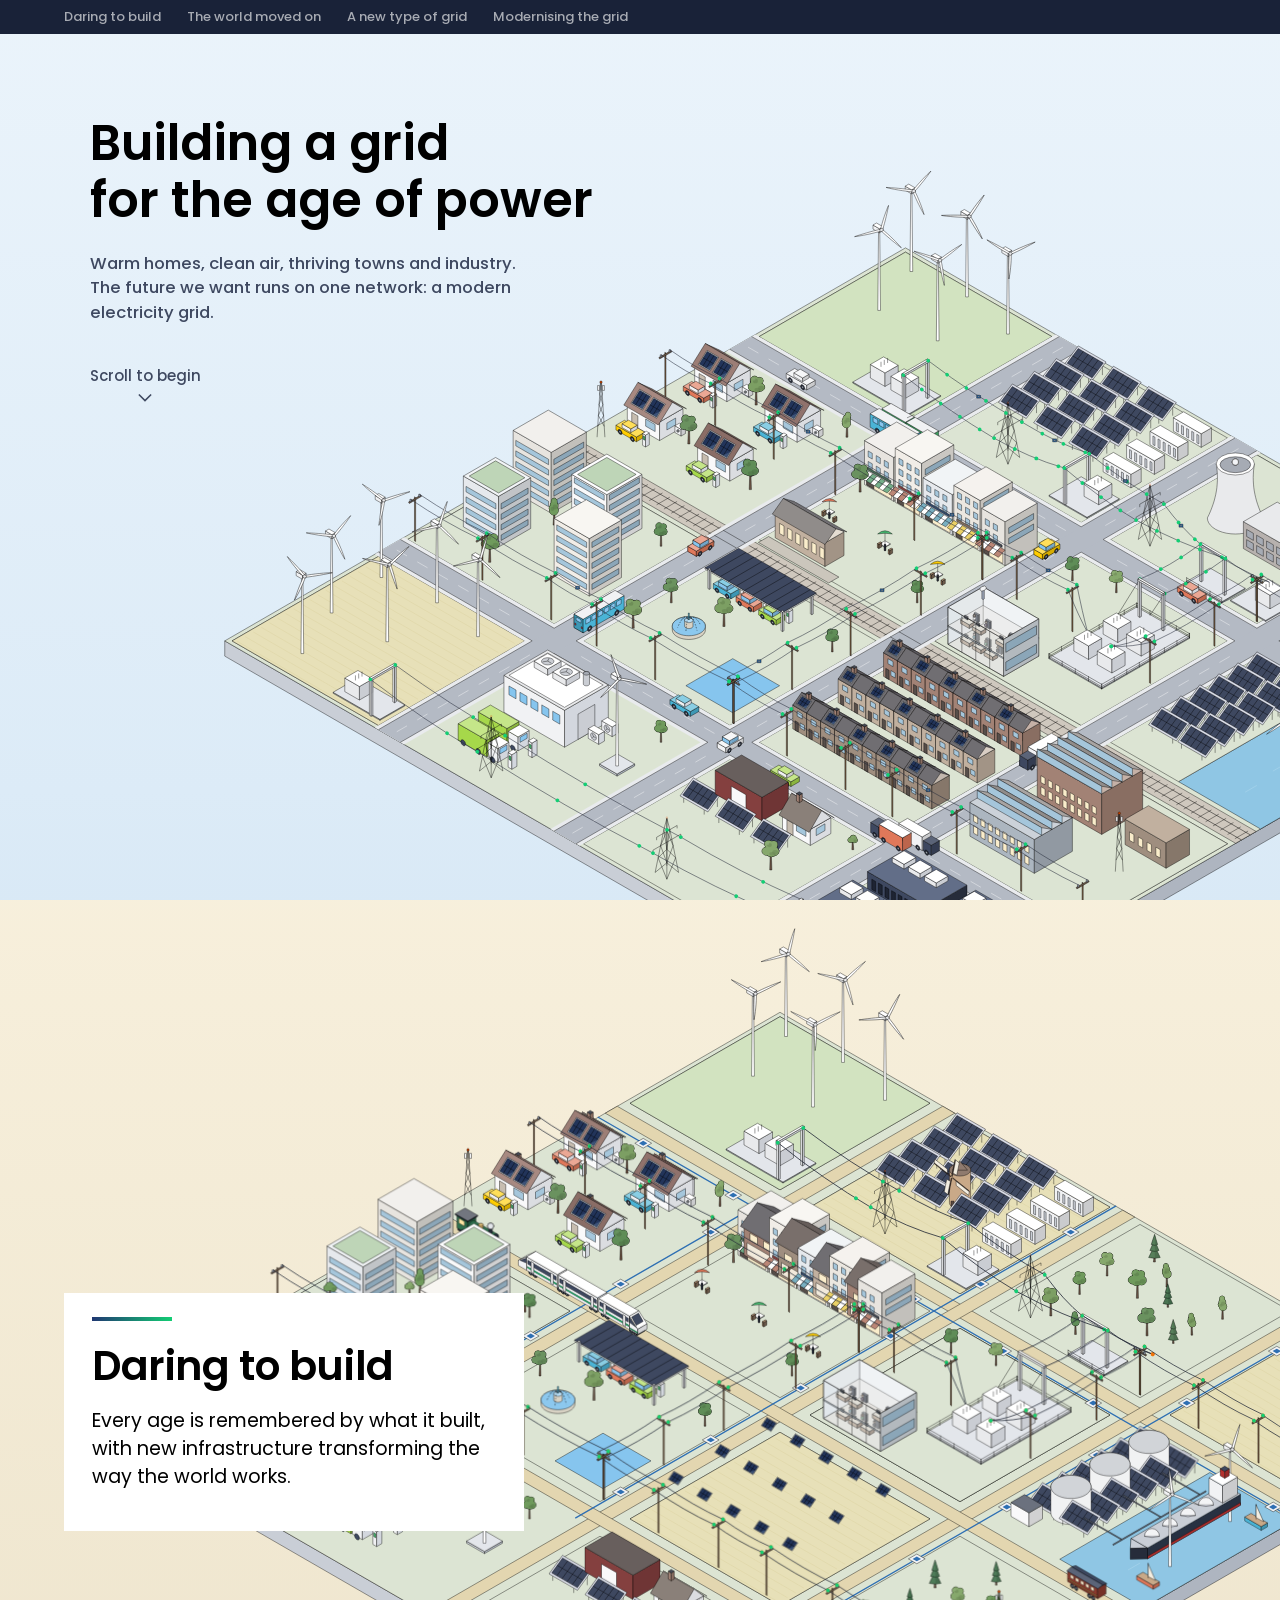
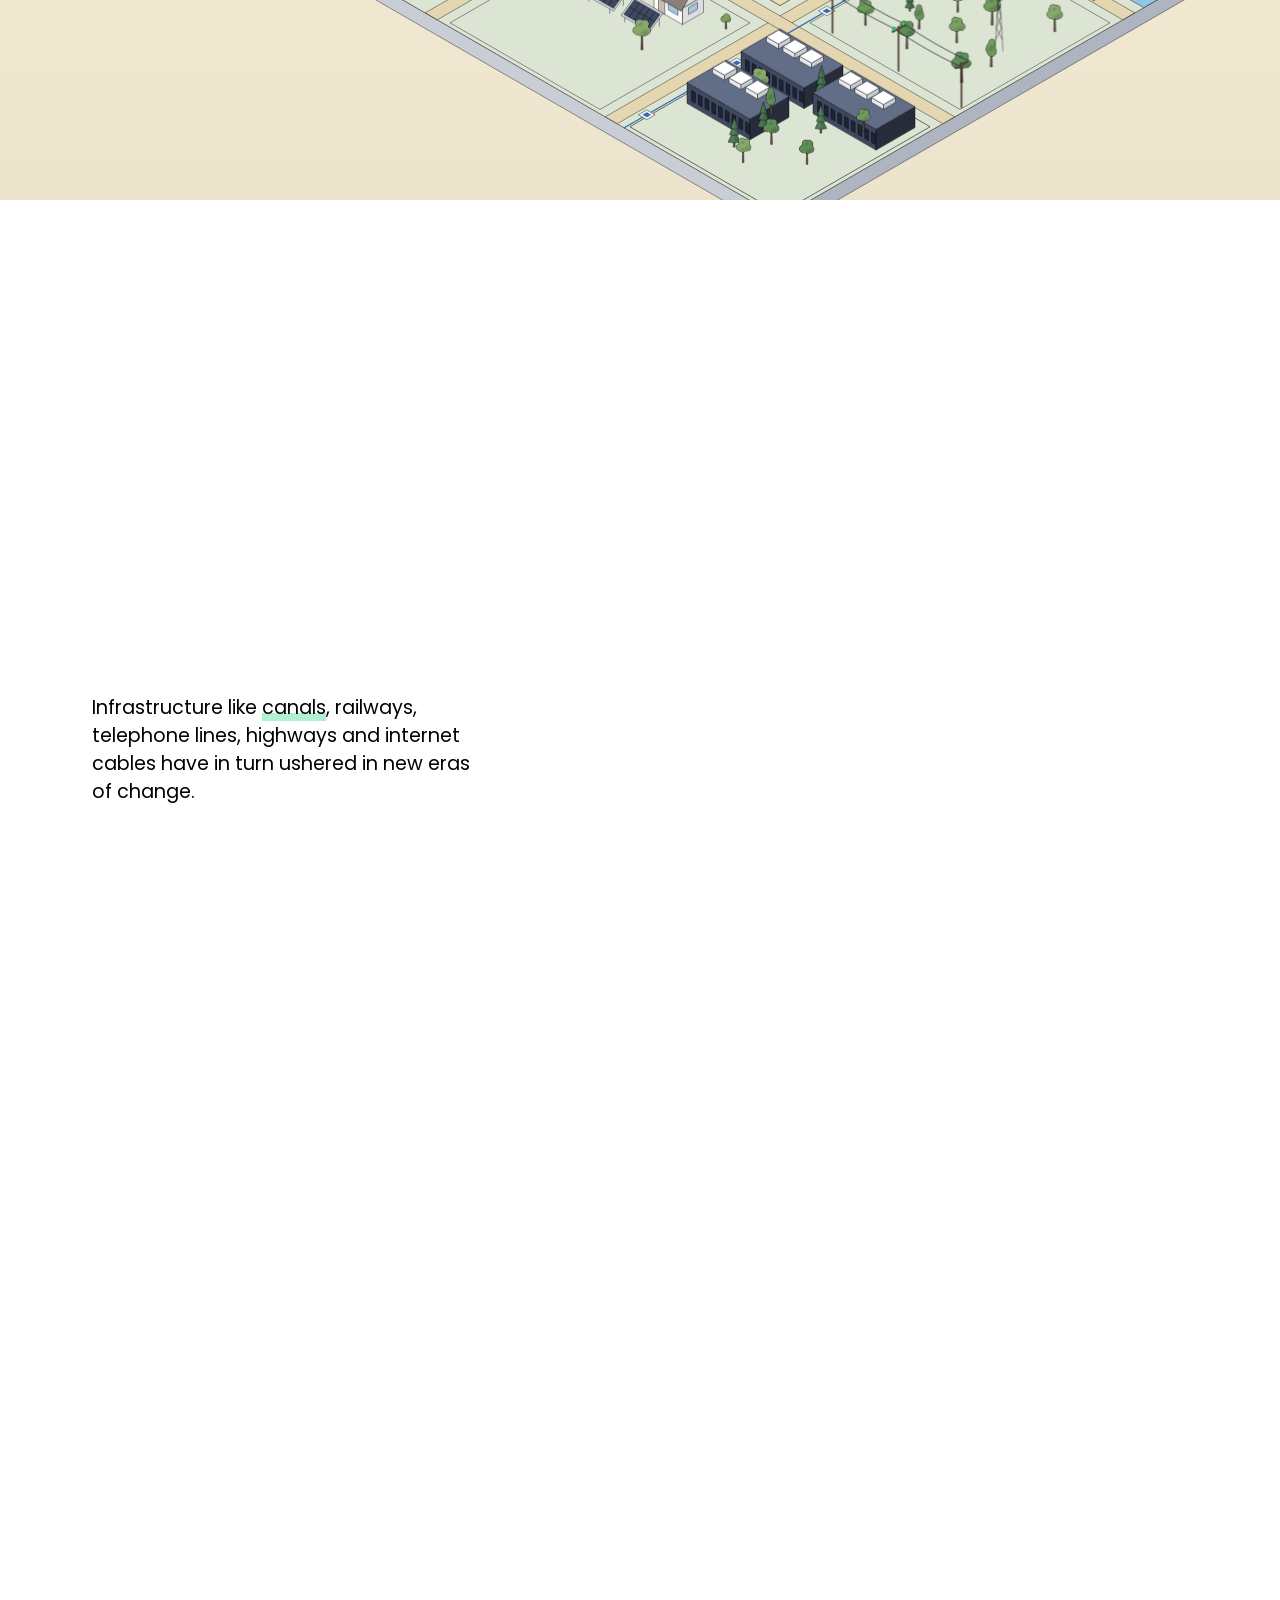
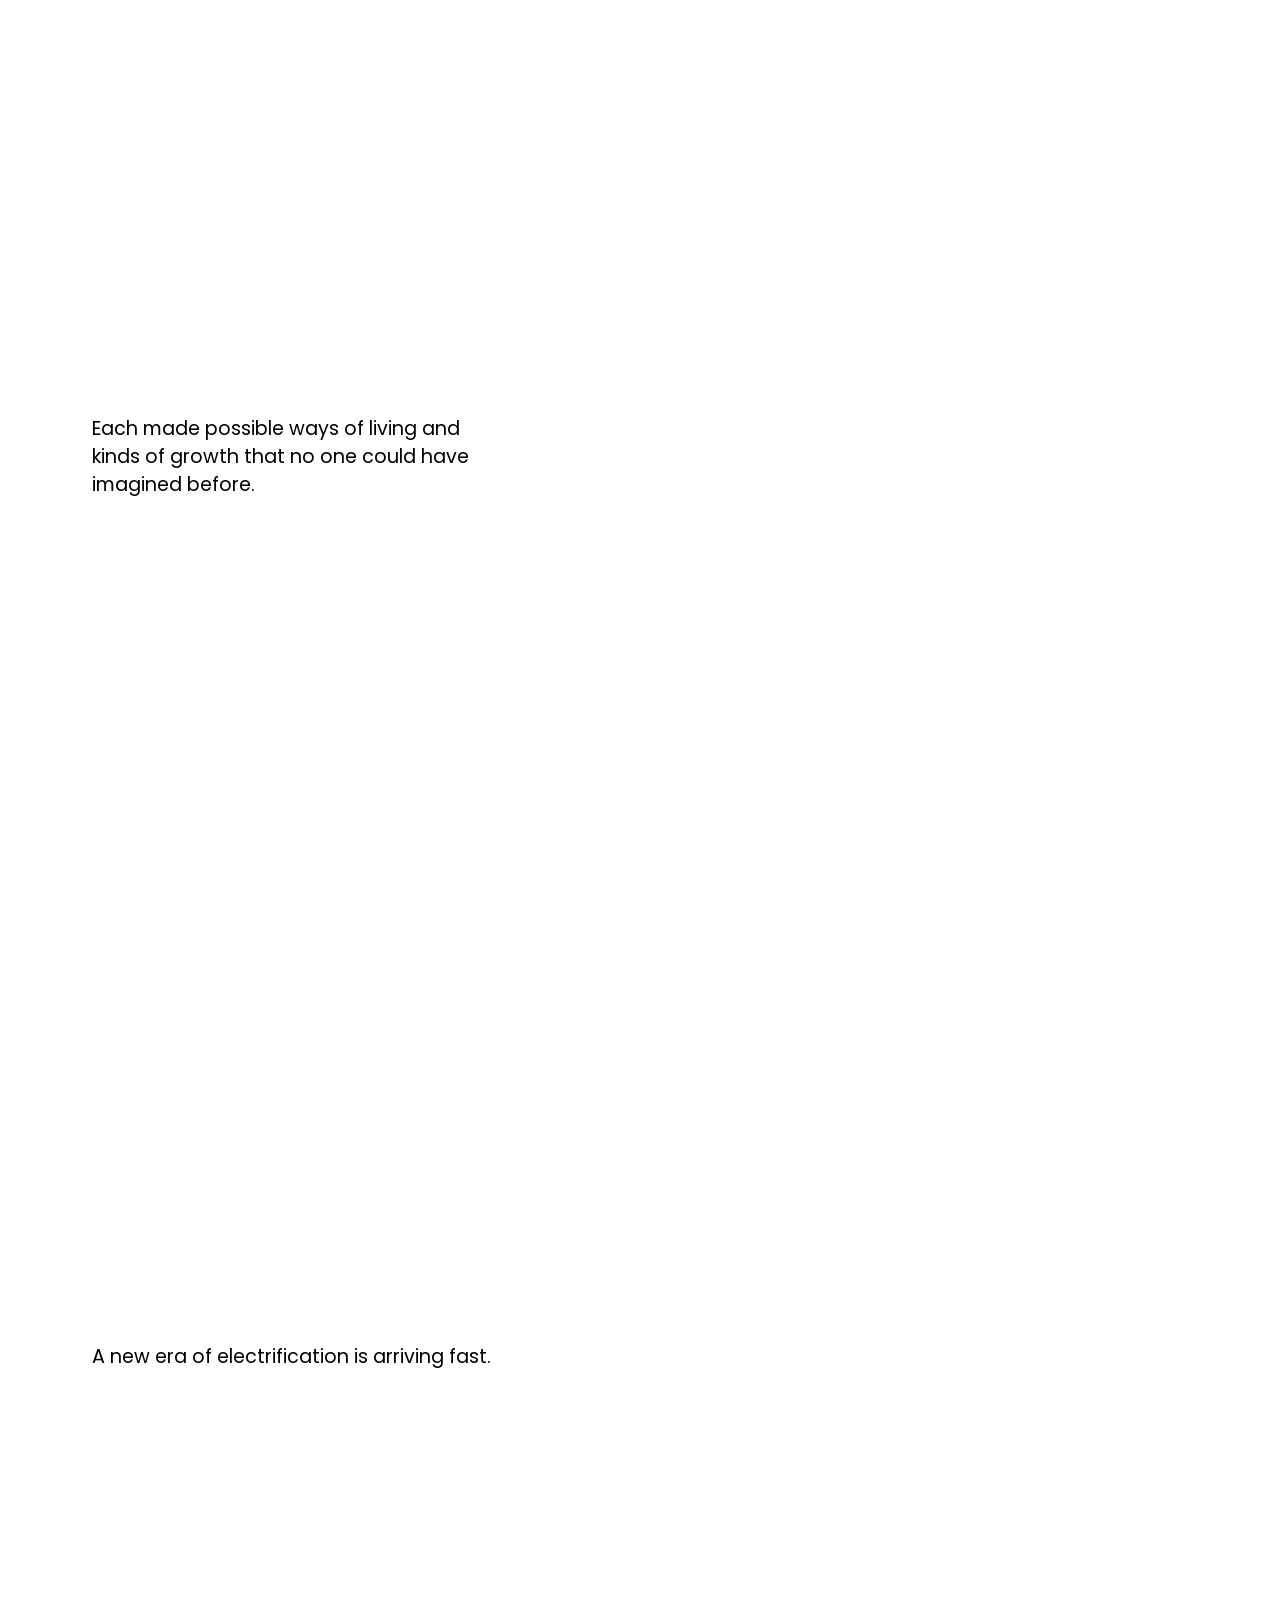
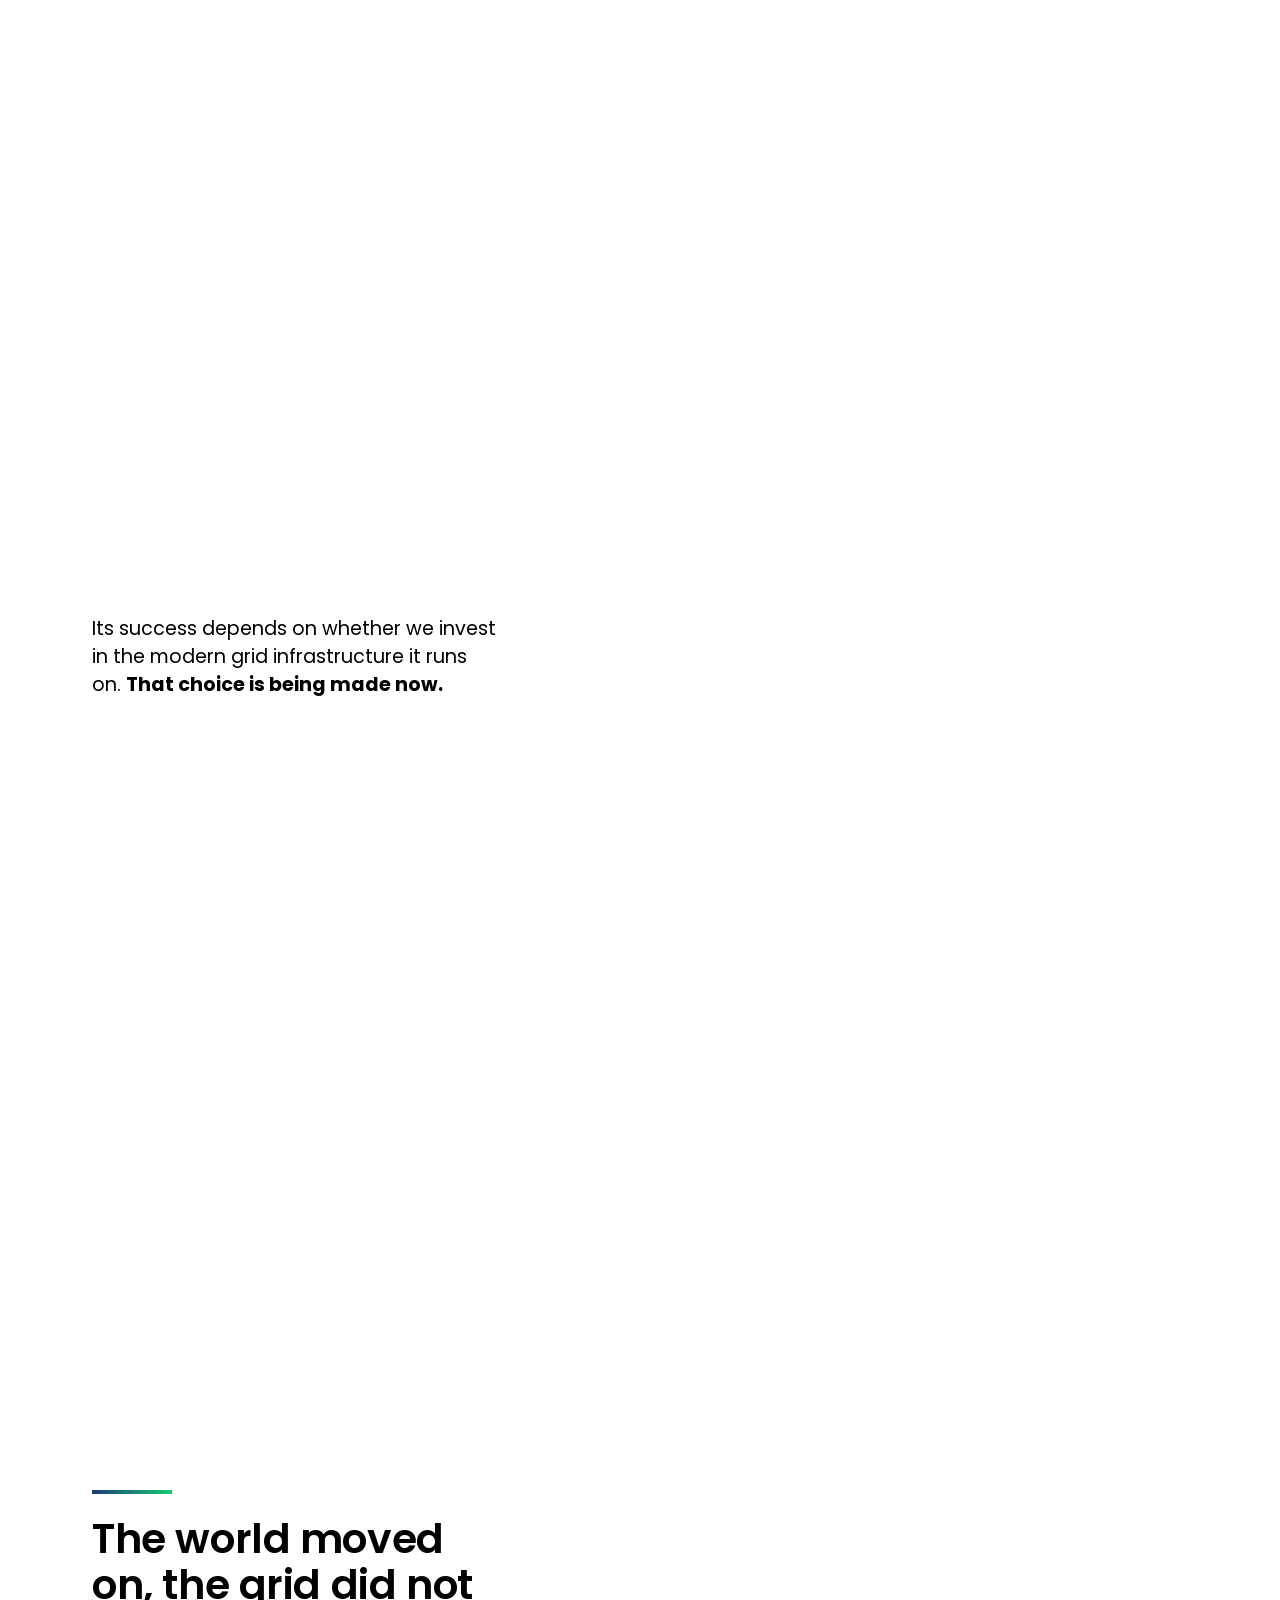
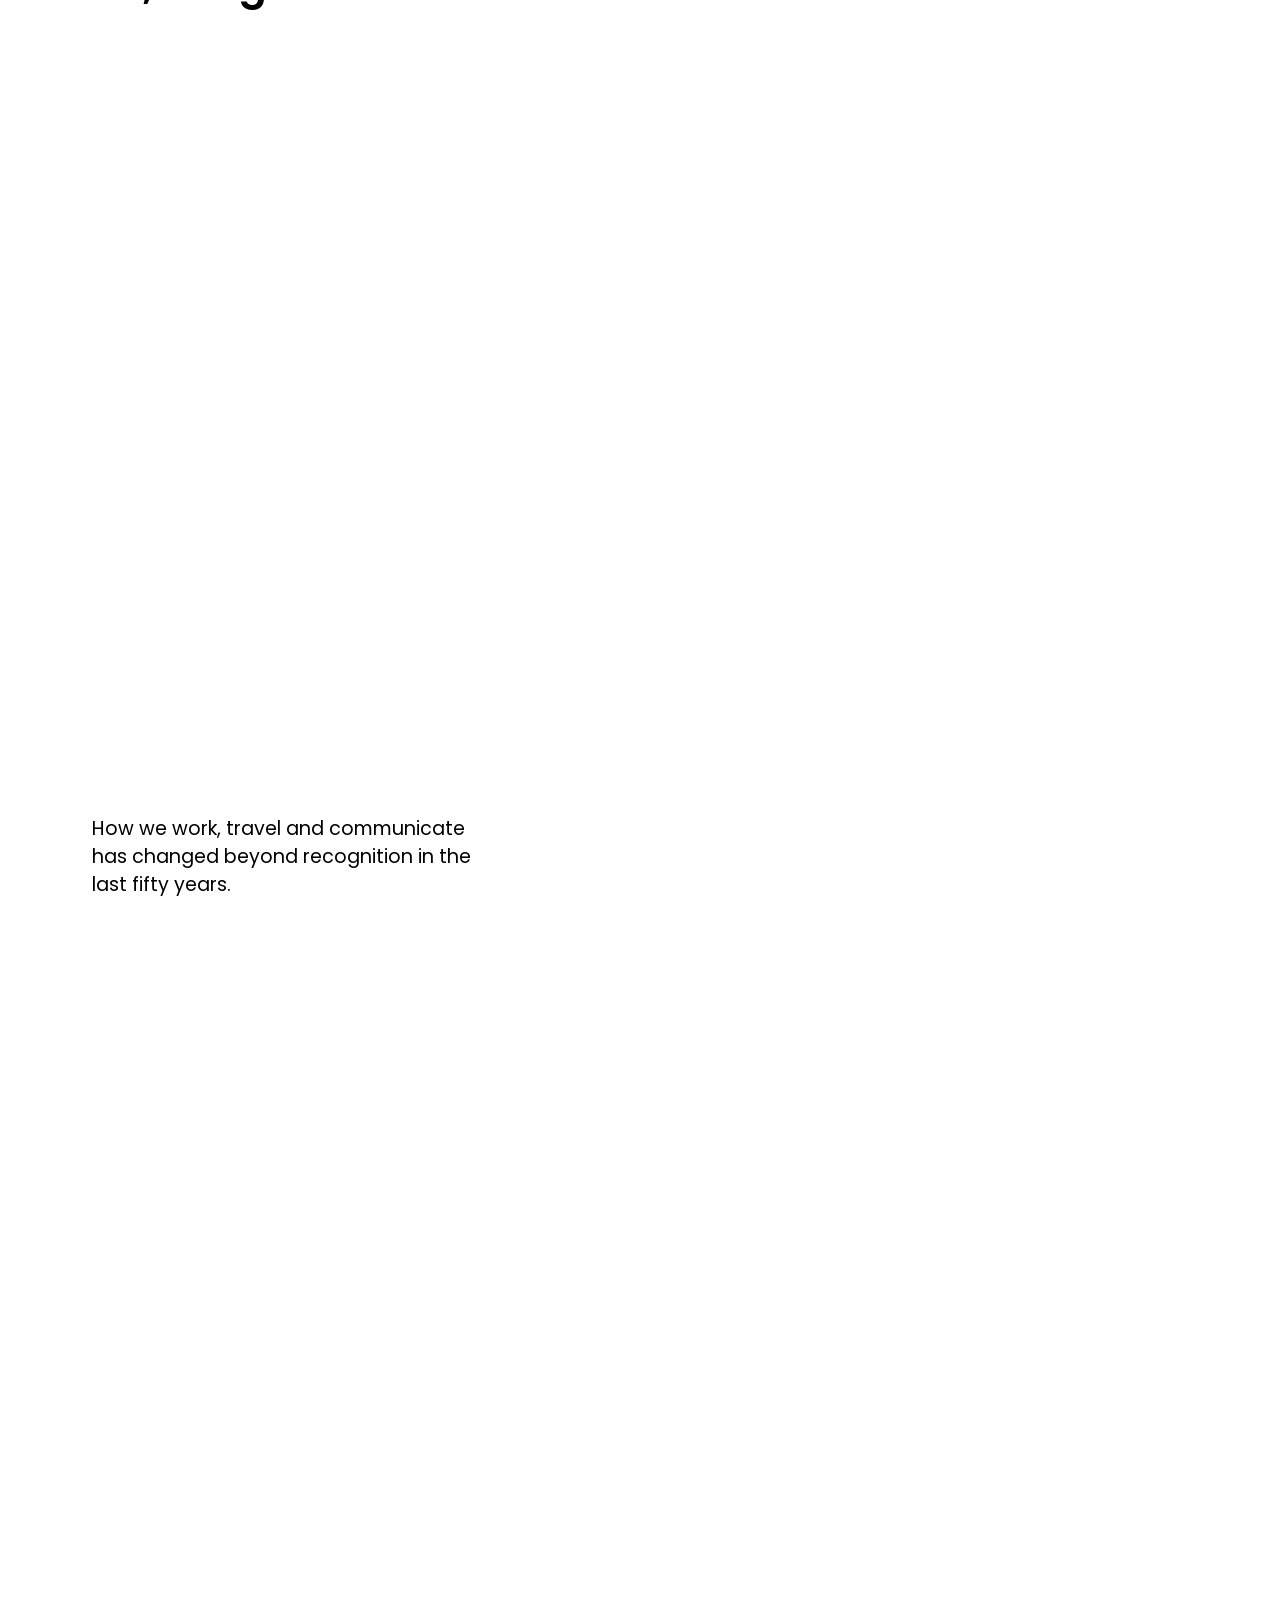
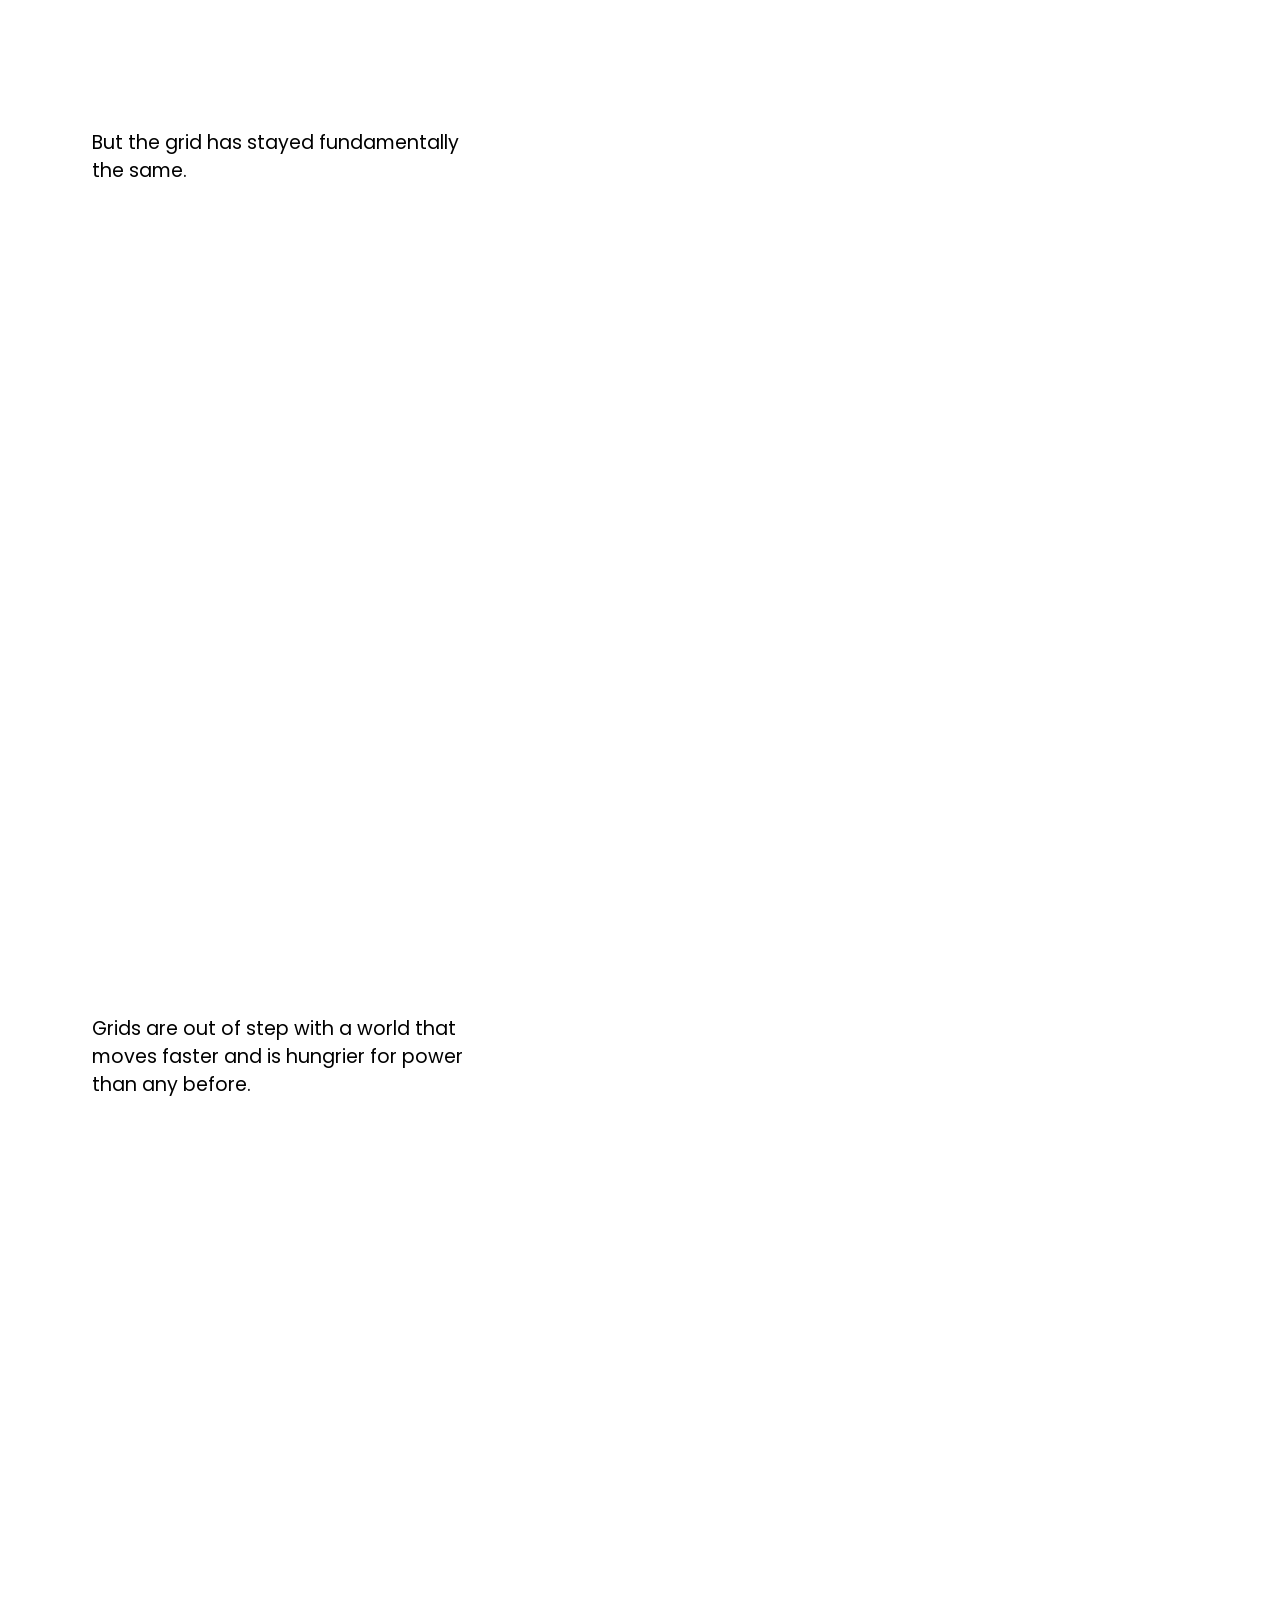
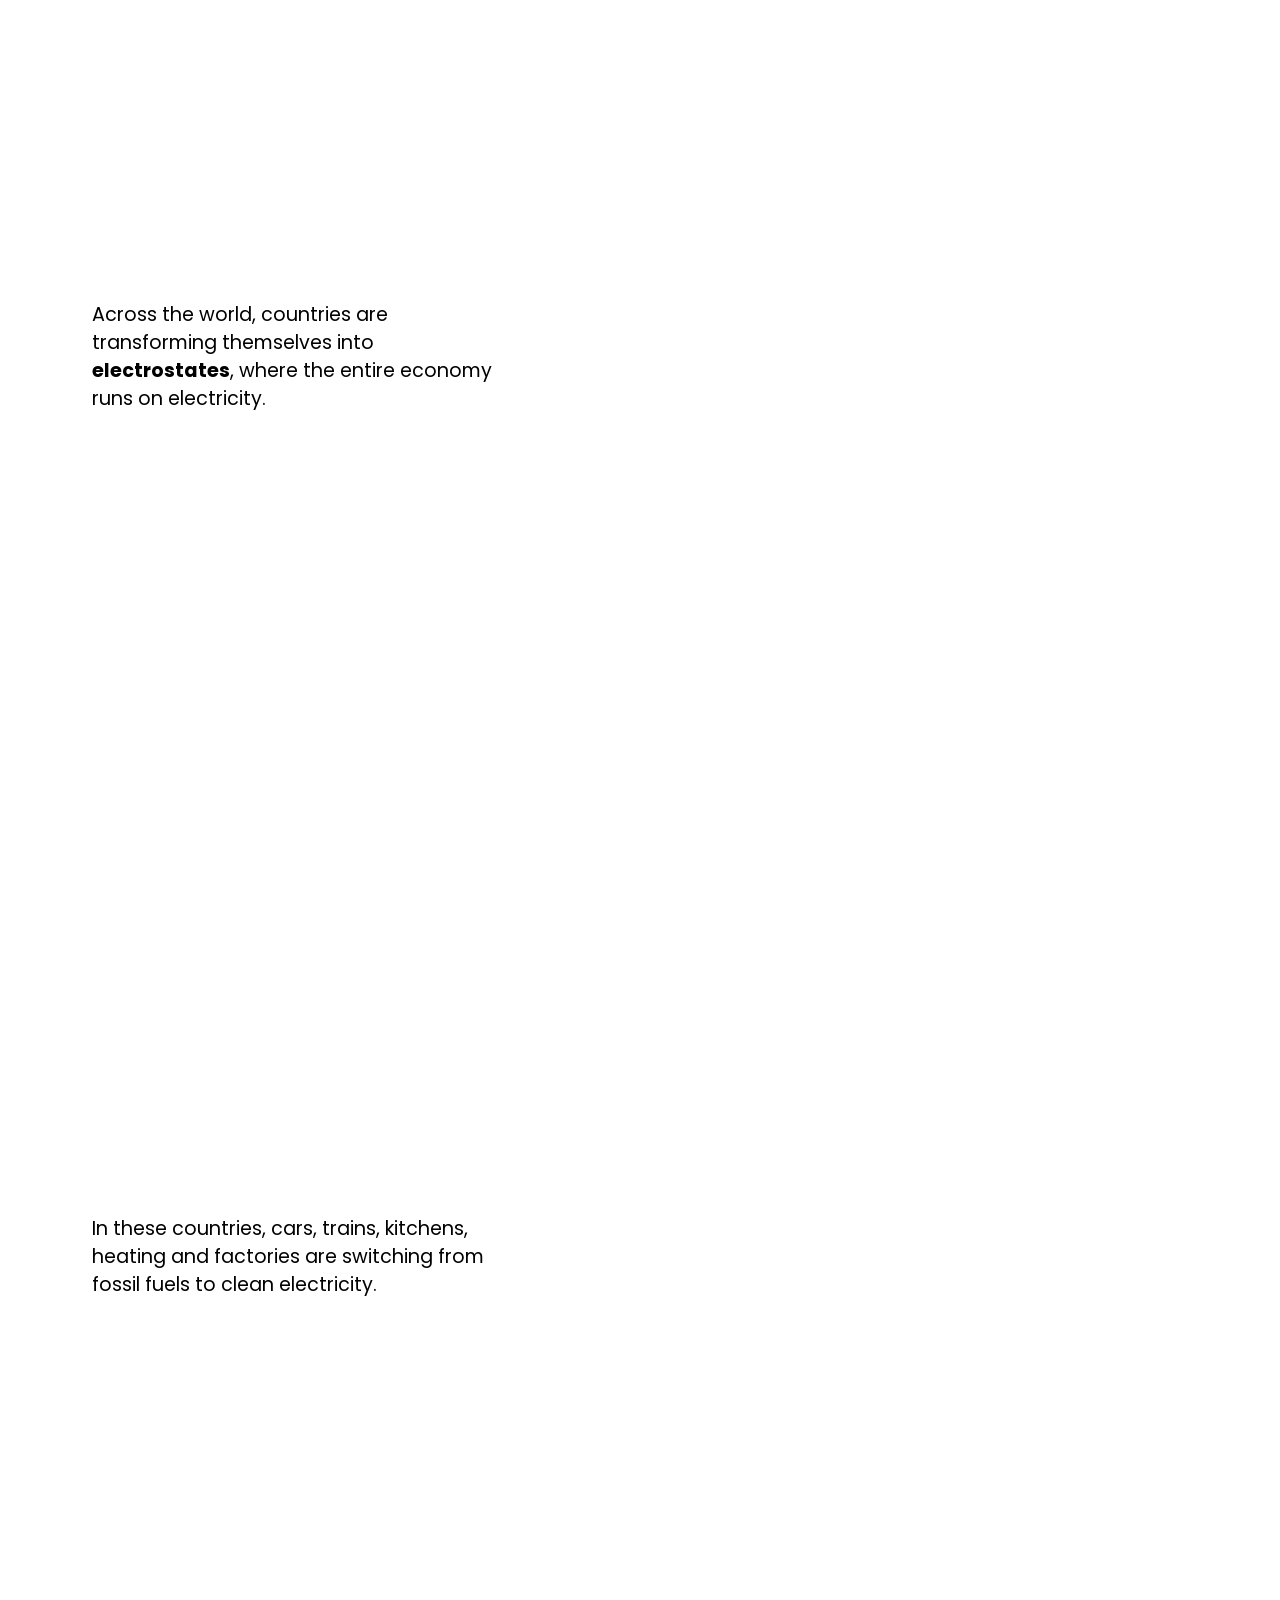
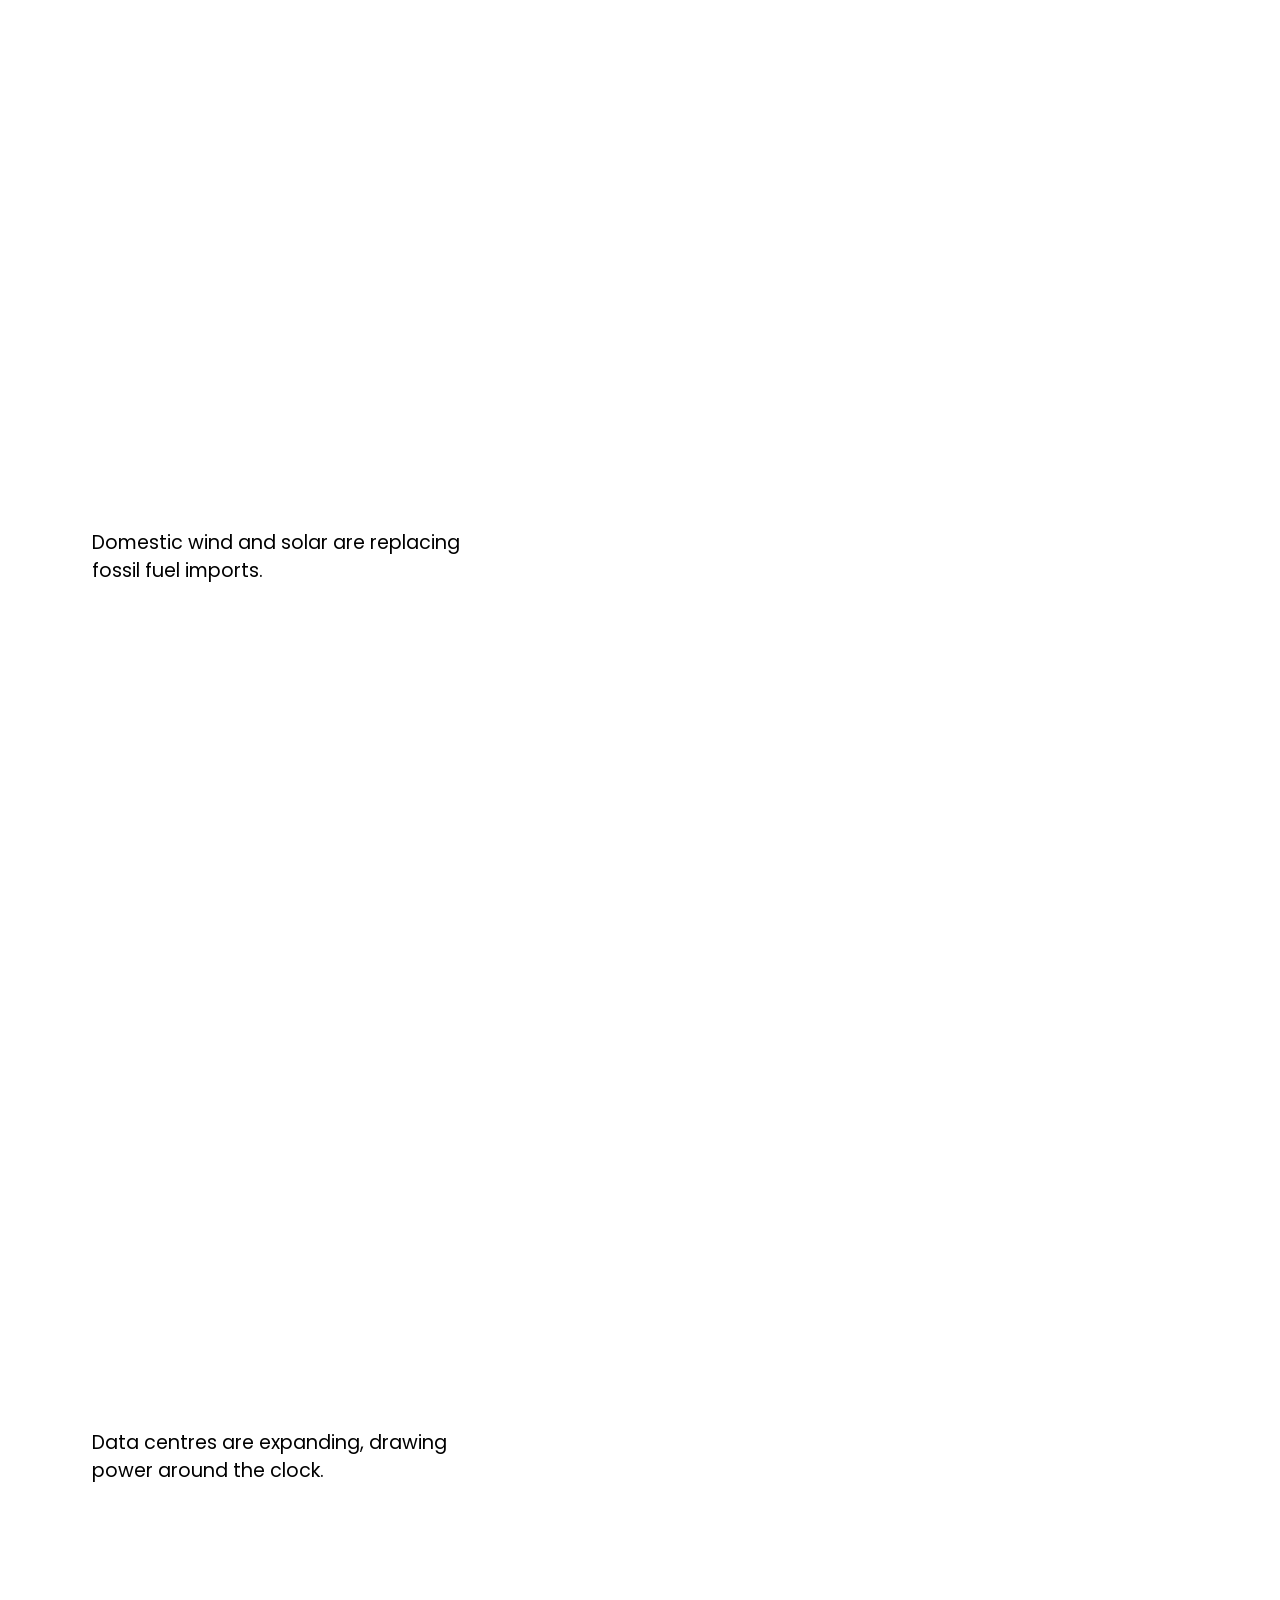
==== commit e87e4acd: "Second commit second commit" ====
--- a/index.html
+++ b/index.html
@@ -3,25 +3,24 @@
 <head>
 <meta charset="utf-8">
 <meta name="viewport" content="width=device-width, initial-scale=1">
-<title>[v6] Building a Grid for the Age of Power (one city) | Ember</title>
+<title>Building a Grid for the Age of Power | Ember</title>
 <meta name="description" content="Every era is defined by the infrastructure it builds. A visual explainer on the grid we need for the age of power, and the interventions that will build it.">
 <link rel="preconnect" href="https://fonts.googleapis.com">
 <link rel="preconnect" href="https://fonts.gstatic.com" crossorigin>
 <link href="https://fonts.googleapis.com/css2?family=Poppins:wght@300;400;500;600&display=swap" rel="stylesheet">
 <link rel="stylesheet" href="css/style.css">
 <link rel="stylesheet" href="css/clean.css">
-<link rel="stylesheet" href="css/v6.css">
+<link rel="stylesheet" href="css/v7.css">
 <script>window.CLEAN = true;   /* the isometric, straight-edged version in the CleanFlex style */</script>
 </head>
 <body class="refs-sections-only v6">
 
-<header class="topbar">
-  <a class="topbar__logo" href="#top" aria-label="Ember home"><img src="assets/ember-logo-full-colour.svg" alt="Ember"></a>
+<header class="topbar topbar--chapters">
   <nav class="topbar__nav" aria-label="Chapters">
     <a href="#vision">Daring to build</a>
     <a href="#act2">The world moved on</a>
     <a href="#act3">A new type of grid</a>
-    <a href="#how">Modernising the grid</a>
+    <a href="#how-intro">Modernising the grid</a>
   </nav>
   <div class="topbar__progress" aria-hidden="true"><span></span></div>
 </header>
@@ -32,7 +31,7 @@
   <section class="hero">
     <svg class="hero__art" id="scene-hero" data-own="1" viewBox="0 0 1600 900" preserveAspectRatio="xMidYMax slice" aria-hidden="true"></svg>
     <div class="hero__inner">
-      <div class="tbar"></div><h1>Building a grid<br>for the age of power</h1>
+      <h1>Building a grid<br>for the age of power</h1>
       <p class="standfirst">Warm homes, clean air, thriving towns and industry. The future we want runs on one network: a modern electricity grid.</p>
       <p class="hero__cue">Scroll to begin <svg class="hero__chev" viewBox="0 0 16 10" aria-hidden="true"><path d="M1 1.5l7 7 7-7" fill="none" stroke="currentColor" stroke-width="1.8"/></svg></p>
     </div>
@@ -61,7 +60,7 @@
       <div class="step step--act" id="act3"><div class="card card--act"><div class="tbar"></div><h2 class="h2-act">A new type of grid, fit for the age of power</h2></div></div>
       <div class="step" data-m="old"><div class="card"><p class="lead">The old grid sent power one way, from a few large power stations to everyone else.</p></div></div>
       <div class="step" data-m="everywhere"><div class="card"><p class="lead">In a modern grid, generation is increasingly spread across the country.</p></div></div>
-      <div class="step" data-m="both"><div class="card"><p class="lead">Power flows now move in two ways. Homes and businesses both draw electricity from the grid and generate electricity to send back in.</p></div></div>
+      <div class="step" data-m="both"><div class="card"><p class="lead">Power flows now move in two directions. Homes and businesses both draw electricity from the grid and generate electricity to send back in.</p></div></div>
       <div class="step" data-m="resilient"><div class="card"><p class="lead">The system no longer depends on a few big plants and becomes more resilient.</p></div></div>
       <div class="step" data-m="sensors"><div class="card"><p class="lead">This is enabled by smart devices and digitalisation, which allow us to see and control what is happening on the grid.</p></div></div>
       <div class="step" data-m="smart2"><div class="card"><p class="lead">When power is plentiful and cheap, electric vehicles charge and heating or cooling turns on.</p></div></div>
@@ -81,8 +80,13 @@
     <div class="era__stage"><svg class="scene" id="scene-city4" data-look="highlight" viewBox="0 0 1600 900" preserveAspectRatio="xMidYMid slice" role="img" aria-label="The same city, its modern grid in place. For each intervention the view moves to the part of the grid it acts on, and its technologies are labelled there"></svg>
     </div>
     <div class="era__steps" id="how4">
-      <div class="step step--act s4intro"><div class="card card--act"><div class="tbar"></div><h2 class="h2-act">Modernising the grid</h2>
-        <p class="lead" style="margin-top:18px">The work can begin today by optimising the grid that already exists. Then strengthening it. Then expanding it.</p></div></div>
+      <div class="step step--act s4intro" id="how-intro"><div class="card card--act"><div class="tbar"></div><h2 class="h2-act">Modernising the grid</h2>
+        <p class="lead" style="margin-top:18px">The work can begin today by optimising the grid that already exists. Then strengthening it. Then expanding it.</p></div>
+        <div class="s4over">
+          <div class="s4over__item" data-cat="optimise" data-plate="optimize"><p class="s4over__name">Optimise</p><p class="s4over__blurb">Get more out of the grid that already exists.</p></div>
+          <div class="s4over__item" data-cat="reinforce" data-plate="reinforce"><p class="s4over__name">Reinforce</p><p class="s4over__blurb">Then strengthen it where it holds the system back.</p></div>
+          <div class="s4over__item" data-cat="expand" data-plate="expand6"><p class="s4over__name">Expand</p><p class="s4over__blurb">Then build new lines and substations where they are needed.</p></div>
+        </div></div>
       <div id="story4-steps"></div>
     </div>
   </section>
@@ -105,17 +109,6 @@
     </div>
   </section>
 
-  <!-- ============ CLOSE ============ -->
-  <section class="close">
-    <div class="close__inner">
-      <div class="tbar"></div><h2 class="h1">The age of power is here.</h2>
-      <p class="standfirst">The only question is where it will flourish. That will be wherever the grid is ready to carry it.</p>
-    </div>
-    <footer class="footer">
-      <p class="footer__note">Infographic by Reynaldo Dizon, Elisabeth Cremona and Alison Candlin.<br>Illustrations and code developed with the assistance of Claude, an AI model by Anthropic, and reviewed by the authors.<br>As per Ember’s AI use policy, responsibility for the quality and accuracy of the output lies with the author.</p>
-      <img class="footer__logo" src="assets/ember-logo-inverted.svg" alt="Ember">
-    </footer>
-  </section>
 </main>
 
 <script src="js/vendor/gsap.min.js"></script>
@@ -125,8 +118,8 @@
 <script src="js/data.js"></script>
 <script src="js/svg.js"></script>
 <script src="js/icons6.js"></script>
-<script src="js/icons7.js"></script>
-<script src="js/iso.js"></script>
+<script src="js/icons8.js"></script>
+<script src="js/iso7.js"></script>
 <script src="js/people.js"></script>
 <script src="js/scenes.js"></script>
 <script src="js/vignettes.js"></script>
@@ -135,8 +128,8 @@
 <script src="js/iso-scenes2.js"></script>
 <script src="js/iso-journey.js"></script>
 <script src="js/iso-valley.js"></script>
-<script src="js/iso-onecity6.js"></script>
-<script src="js/data6.js"></script>
+<script src="js/iso-onecity7.js"></script>
+<script src="js/data7.js"></script>
 <script src="js/iso-j.js"></script>
 <script src="js/iso-tiles.js"></script>
 <script src="js/iso-world.js"></script>
@@ -144,9 +137,8 @@
 <script src="js/clean.js"></script>
 <script src="js/gridmap.js"></script>
 <script src="js/iso-grid.js"></script>
-<script src="js/main.js"></script>
-<script src="js/story6.js"></script>
-<script src="js/v6.js"></script>
-<script src="js/refmarks.js"></script> <!-- TEMP review markers: delete this line to remove -->
+<script src="js/main7.js"></script>
+<script src="js/story7.js"></script>
+<script src="js/v7.js"></script>
 </body>
 </html>
--- a/css/v7.css
+++ b/css/v7.css
@@ -0,0 +1,165 @@
+/* index.html: the revision after the version 4 feedback. Loaded after clean.css. */
+
+/* B3: the five eras in one sentence. The words keep one colour and weight; the one on screen gets a soft green marker. */
+.v6 .hl, .v6 .hl.is-past { color: inherit; font-weight: inherit; }
+.v6 .hl { transition: box-shadow .3s ease; }
+.v6 .hl.is-on { color: inherit; font-weight: inherit; box-shadow: inset 0 -0.42em 0 rgba(19, 206, 116, .32); }
+
+/* the renewable and fossil key: only while the flows are the story (js/v6.js) */
+.v6 .legend--onecity { opacity: 0; transition: opacity .4s ease; pointer-events: none; }
+.v6 .legend--onecity.is-on { opacity: 1; }
+
+/* no item numbers above the headers; the steps come sooner and closer together */
+.v6 .s4panel__num { display: none; }
+.v6 .s4intro { height: 80vh; }
+.v6 .s4block { padding-bottom: 60vh; }
+.v6 .s4block:first-child { padding-top: 0; }
+.v6 .s4block .gbeat { height: 62vh; }
+.v6 .matrix__legend .mk--optimize { background: #109553; } .v6 .matrix__legend .mk--reinforce { background: #37A6E6; } .v6 .matrix__legend .mk--expand { background: #FFC400; }
+
+/* D: the matrix takes the full width; the note sits small under it; no cell hides its tiles */
+.v6 .matrix__stage { padding-left: clamp(16px, 5vw, 80px); padding-right: clamp(16px, 5vw, 80px); grid-template-rows: auto auto auto auto; align-content: start; }
+.v6 .matrix__grid { grid-template-rows: 28px repeat(3, minmax(0, auto)); align-content: start; }
+.v6 .mx-cell { overflow: visible; min-height: 92px; }
+.v6 .mx-tile { flex: 0 1 calc(33.33% - 4px); font-size: 12px; }
+.v6 .mx-note { font-size: 12px; line-height: 1.45; color: var(--n3); max-width: 860px; margin: 8px 0 0; }
+.v6 .matrix .step--empty { height: 100vh; }
+@media (max-width: 900px) { .v6 .mx-tile { flex-basis: calc(50% - 3px); } }
+
+/* the key sits on its own white panel (it no longer collides with the drawing) and shows the pulses as they look: short dashes */
+.v6 .legend--onecity { background: rgba(255, 255, 255, .92); padding: 7px 12px; border: 1px solid var(--n1); align-items: center; }
+.v6 .legend--onecity i { width: 9px; height: 9px; border-radius: 50%; vertical-align: 0; }
+
+/* phones: the story card sits in the top third, the city fills the rest of the screen below it; the key sits at the bottom */
+@media (max-width: 699px) {
+  .v6 .era--onecity:not(.era--story4) .step { align-items: flex-start; padding-top: calc(var(--topbar) + 14px); }
+  .v6 .era--onecity .legend--onecity { top: auto; bottom: 10px; left: auto; right: 12px; }
+}
+
+/* every story text box: the same width and the same distance from the left edge, in every section */
+@media (min-width: 900px) {
+  .v6 .era .era__steps .card, .v6 .era .era__steps .card--act { width: 460px; max-width: 460px; box-sizing: border-box; }
+  .v6 .era--story4 .gblock__hold { padding-left: clamp(16px, 5vw, 80px); }
+  .v6 .era--story4 .s4card { width: 460px; max-width: 460px; box-sizing: border-box; }
+}
+
+/* C: the item's own plate above its title */
+.v6 .s4panel__plate { width: 66px; height: 66px; margin: 2px 0 10px; }
+.v6 .s4panel__plate svg, .v6 .mx-tile .plate6 { width: 100%; height: 100%; display: block; overflow: visible; }
+.v6 .s4tab svg { stroke: currentColor; }
+/* D: bigger tiles: the plate on its own line, the name under it */
+.v6 .matrix__grid { grid-template-columns: 90px 2fr 4fr 2fr; }   /* every tile the same width: low and high hold two a row, medium four */
+.v6 .mx-cell { gap: 8px; padding: 8px; }
+.v6 .mx-tile { flex: 0 1 calc(50% - 4px); flex-direction: column; align-items: center; text-align: center; gap: 6px; padding: 10px 8px 12px; font-size: 14px; line-height: 1.3; border: 1px solid var(--n2); }
+.v6 .mx-cell:nth-child(4n + 3) .mx-tile, .v6 .mx-cell:nth-child(4n+3) .mx-tile { flex-basis: calc(25% - 6px); }
+.v6 .mx-tile .sign-wrap { flex: 0 0 auto; width: 72px; height: 72px; }
+.v6 .mx-tile span { font-weight: 500; color: var(--n5); }
+@media (max-width: 900px) { .v6 .matrix__grid { grid-template-columns: 44px repeat(3, 1fr); } .v6 .mx-tile { flex-basis: 100%; padding: 6px 2px; } .v6 .mx-tile .sign-wrap { width: 40px; height: 40px; } .v6 .mx-tile span { display: none; } }
+.v6 .matrix__head .h1 { margin-bottom: 0; } .v6 .matrix__head .tbar { margin: 8px 0 10px; } .v6 .matrix__stage { padding-top: calc(var(--topbar) + 14px); }
+/* the table is taller now: it scrolls as a normal block instead of being pinned to one screen */
+.v6 .matrix__stage { position: relative; height: auto; overflow: visible; padding-bottom: 60px; }
+.v6 .matrix .era__steps { display: none; }
+.v6 .matrix__grid { grid-template-rows: 28px repeat(3, auto); }
+
+/* text boxes: white, no grey border (brand); section titles: the bar above the title, a little smaller; no orphans */
+.v6 .card, .v6 .gcard, .v6 .headline, .v6 .eralabel, .v6 .hero__cue, .v6 .legend--onecity { border: 0; }
+.v6 .tbar { width: 96px; height: 5px; margin: 0 0 14px; }
+.v6 .card--act .tbar { margin: 0 0 14px; }
+.v6 .matrix__head .tbar { margin: 0 0 10px; }
+.v6 p, .v6 li, .v6 .lead { text-wrap: pretty; }
+.v6 h1, .v6 h2, .v6 h3, .v6 .s4panel__title { text-wrap: balance; }
+.v6 .hero h1, .v6 .close .h1 { margin-bottom: 24px; }
+.v6 .tbar, .v6 .card--act .tbar { width: 80px; height: 4px; margin: 0 0 22px; }
+.v6 .matrix__head .tbar { margin: 0 0 16px; }
+
+/* B to C on one city: C's pinned stage overlaps the last screen of B and only shows once it is at the top (js/v6.js) */
+.v6 .era--story4 { margin-top: -100vh; }
+.v6 .era--story4 .era__stage { opacity: 0; pointer-events: none; }
+.v6 .era--story4.is-live .era__stage { opacity: 1; pointer-events: auto; }
+.v6 #how4 { padding-top: 100vh; }                       /* C's first card comes after B's last one has gone */
+.v6 .era--story4 .s4intro { height: 100vh; }
+.v6 .s4block:first-child { padding-top: 70vh; }          /* room between "Modernising the grid" and the Optimise box */
+
+/* A: the cue is plain text with a pulsing chevron; no solar glint in the drawings */
+.v6 .hero__cue { background: none; border: 0; padding: 0; display: inline-flex; align-items: center; gap: 8px; font-size: 15px; color: var(--n4); }
+.v6 .hero__chev { width: 14px; height: 9px; animation: chev 1.6s ease-in-out infinite; }
+@keyframes chev { 0%, 100% { transform: translateY(0); opacity: .5; } 50% { transform: translateY(5px); opacity: 1; } }
+@media (prefers-reduced-motion: reduce) { .v6 .hero__chev { animation: none; } }
+.v6 .glint { display: none; }
+
+/* category colours in the interventions cards: the shield colours (Expand's yellow is too light for text, so its name and
+   navbar use a deeper gold of the same hue) */
+.v6 .s4card[data-cat="optimise"] { --catc: #109553; }
+.v6 .s4card[data-cat="reinforce"] { --catc: #2A8FCB; }
+.v6 .s4card[data-cat="expand"] { --catc: #B38900; }
+/* D: every tile the same height, no border */
+.v6 .mx-tile { border: 0; height: 150px; box-sizing: border-box; justify-content: flex-start; padding-top: 14px; }
+.v6 .mx-cell { align-content: flex-start; }
+@media (max-width: 900px) { .v6 .mx-tile { height: 64px; padding-top: 10px; } }
+/* D: even padding inside every card; headers as filled header cells */
+.v6 .mx-tile { height: 172px; padding: 18px 12px; justify-content: center; gap: 10px; }
+.v6 .matrix__grid { grid-template-rows: auto repeat(3, auto); }
+.v6 .mx-axis { align-self: stretch; display: flex; align-items: center; background: #D8DEEA; color: var(--n5); font-size: 14px; font-weight: 600; padding: 10px 14px; }
+.v6 .mx-axis--col { justify-content: flex-start; }
+.v6 .matrix__grid > div:first-child { background: none; }
+@media (max-width: 900px) { .v6 .mx-tile { height: 70px; padding: 10px 4px; } .v6 .mx-axis { font-size: 11px; padding: 6px; } }
+.v6 .mx-tile { justify-content: flex-start; }   /* shields on one line across a row; the tile is tall enough for three lines of name with the same padding */
+/* D: room under the title; the key above the table */
+.v6 .matrix__head { margin-bottom: 26px; }
+.v6 .mx-key { display: grid; grid-template-columns: repeat(3, minmax(0, 1fr)); gap: 24px; margin: 6px 0 30px; max-width: 1100px; }
+.v6 .mx-key__item { display: flex; align-items: flex-start; gap: 14px; }
+.v6 .mx-key__item .plate6 { flex: 0 0 52px; width: 52px; height: 52px; overflow: visible; }
+.v6 .mx-key__name { font-size: 17px; font-weight: 600; margin: 2px 0 2px; }
+.v6 .mx-key__item[data-cat="optimise"] .mx-key__name { color: #109553; }
+.v6 .mx-key__item[data-cat="reinforce"] .mx-key__name { color: #2A8FCB; }
+.v6 .mx-key__item[data-cat="expand"] .mx-key__name { color: #B38900; }
+.v6 .mx-key__blurb { font-size: 14px; line-height: 1.4; color: var(--n4); margin: 0; }
+.v6 .mx-note { margin-top: 18px; }
+@media (max-width: 900px) { .v6 .mx-key { grid-template-columns: 1fr; gap: 10px; } }
+.v6 .matrix__head .eyebrow { margin-bottom: 6px; }
+.v6 .close { background: #192238; }
+.v6 .footer__note { max-width: 70ch; line-height: 1.6; }
+.v6 .close { min-height: 0; } .v6 .close__inner { padding: 14vh clamp(16px, 7vw, 120px) 8vh; }
+.v6 .footer__note { max-width: 110ch; }
+.v6 .close__inner { padding: 20vh clamp(16px, 7vw, 120px) 12vh; }
+.v6 .topbar__progress { height: 2px; } .v6 .topbar__progress span { background: #192238 !important; }
+/* the key as a strip on the table's own columns, filled like a lighter header */
+.v6 .mx-key { grid-template-columns: 90px 2fr 4fr 2fr; gap: 8px; max-width: none; margin: 0 0 8px; }
+.v6 .mx-key__item { background: #ECF0F6; padding: 10px 14px; align-items: center; gap: 12px; }
+.v6 .mx-key__item .plate6 { flex: 0 0 36px; width: 36px; height: 36px; }
+.v6 .mx-key__name { font-size: 15px; margin: 0; }
+.v6 .mx-key__blurb { font-size: 13px; line-height: 1.35; }
+@media (max-width: 900px) { .v6 .mx-key { grid-template-columns: 44px repeat(3, 1fr); gap: 4px; } .v6 .mx-key__blurb { display: none; } .v6 .mx-key__item { padding: 6px; gap: 6px; } .v6 .mx-key__item .plate6 { width: 22px; height: 22px; flex-basis: 22px; } .v6 .mx-key__name { font-size: 11px; } }
+.v6 .hero__cue { flex-direction: column; align-items: center; gap: 6px; }
+.v6 .card--act { padding-bottom: 40px; } .v6 .card--act .h2-act { margin-bottom: 0; }
+
+/* the key: its own band between two rules, a safe distance above the table, not on the table's columns */
+.v6 .mx-key { display: flex; flex-wrap: wrap; justify-content: flex-start; gap: 18px 48px; max-width: none; margin: 4px 0 56px; padding: 16px 0; border-top: 1px solid #192238; border-bottom: 1px solid #192238; }
+.v6 .mx-key__item { background: none; padding: 0; flex: 0 1 300px; align-items: center; gap: 12px; }
+@media (max-width: 900px) { .v6 .mx-key { gap: 10px 20px; margin-bottom: 36px; padding: 12px 0; } .v6 .mx-key__item { flex: 1 1 100%; } .v6 .mx-key__blurb { display: block; } .v6 .mx-key__name { font-size: 14px; } .v6 .mx-key__item .plate6 { width: 30px; height: 30px; flex-basis: 30px; } }
+
+/* index2: the site has its own navigation, so the scrolly's top bar is a thin navy chapter bar (no logo), chapters on the left */
+.v6 { --topbar: 34px; }
+.v6 .topbar--chapters { height: var(--topbar); background: #192238; border-bottom: 0; justify-content: flex-start; padding: 0 clamp(16px, 5vw, 80px); }
+.v6 .topbar--chapters .topbar__nav { display: flex; gap: 26px; overflow-x: auto; scrollbar-width: none; }
+.v6 .topbar--chapters .topbar__nav::-webkit-scrollbar { display: none; }
+.v6 .topbar--chapters .topbar__nav a { font-size: 13px; font-weight: 500; color: rgba(255,255,255,.62); padding: 6px 0; white-space: nowrap; }
+.v6 .topbar--chapters .topbar__nav a:hover { color: #FFFFFF; }
+.v6 .topbar--chapters .topbar__nav a.is-on { color: #13CE74; box-shadow: none; text-decoration: none; }
+.v6 .topbar--chapters .topbar__progress { bottom: 0; height: 2px; }
+.v6 .topbar--chapters .topbar__progress span { background: #13CE74 !important; }
+@media (max-width: 900px) { .v6 .topbar--chapters .topbar__nav { display: flex; gap: 18px; } .v6 .topbar--chapters .topbar__nav a { font-size: 12px; } }
+
+/* index2: C1, three overview boxes side by side under the "Modernising the grid" card */
+.v6 .s4over { display: flex; gap: 10px; margin-top: 10px; width: min(720px, calc(100vw - 2 * clamp(16px, 5vw, 80px))); }
+.v6 .s4over__item { flex: 1 1 0; background: #fff; padding: 16px 16px 18px; box-sizing: border-box; }
+.v6 .s4over__item .plate6 { display: block; width: 40px; height: 40px; overflow: visible; margin-bottom: 10px; }
+.v6 .s4over__name { font-size: 17px; font-weight: 600; margin: 0 0 4px; }
+.v6 .s4over__item[data-cat="optimise"] .s4over__name { color: #109553; }
+.v6 .s4over__item[data-cat="reinforce"] .s4over__name { color: #2A8FCB; }
+.v6 .s4over__item[data-cat="expand"] .s4over__name { color: #B38900; }
+.v6 .s4over__blurb { font-size: 14px; line-height: 1.4; margin: 0; color: #000; }
+@media (max-width: 700px) { .v6 .s4over { flex-direction: column; gap: 6px; width: auto; } .v6 .s4over__item { padding: 10px 12px; display: grid; grid-template-columns: 30px 1fr; column-gap: 10px; } .v6 .s4over__item .plate6 { width: 30px; height: 30px; grid-row: span 2; margin: 0; } }
+.v6 .era--story4 .s4intro { flex-direction: column; justify-content: center; align-items: flex-start; }
+/* index2: the title block a little further below the slim chapter bar */
+.v6 .hero__inner { padding-top: calc(var(--topbar) + clamp(52px, 9vh, 100px)); }
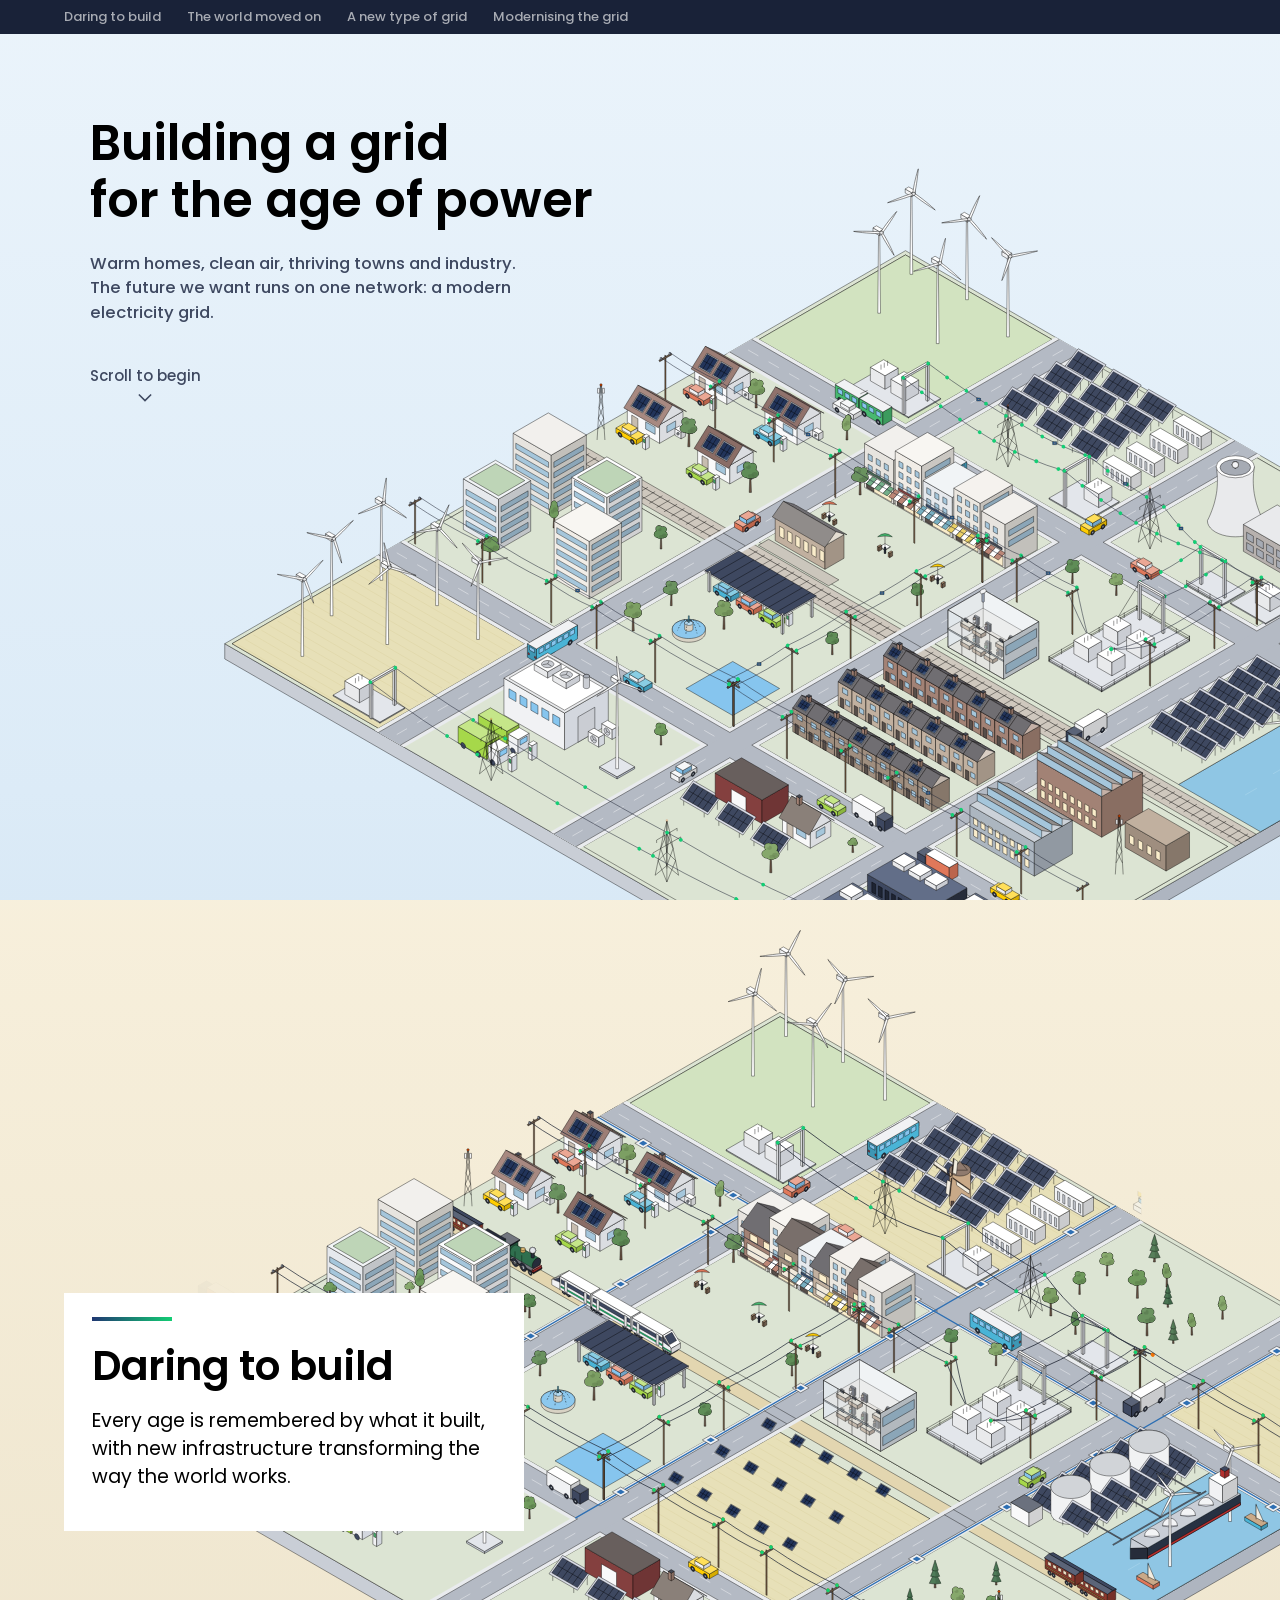
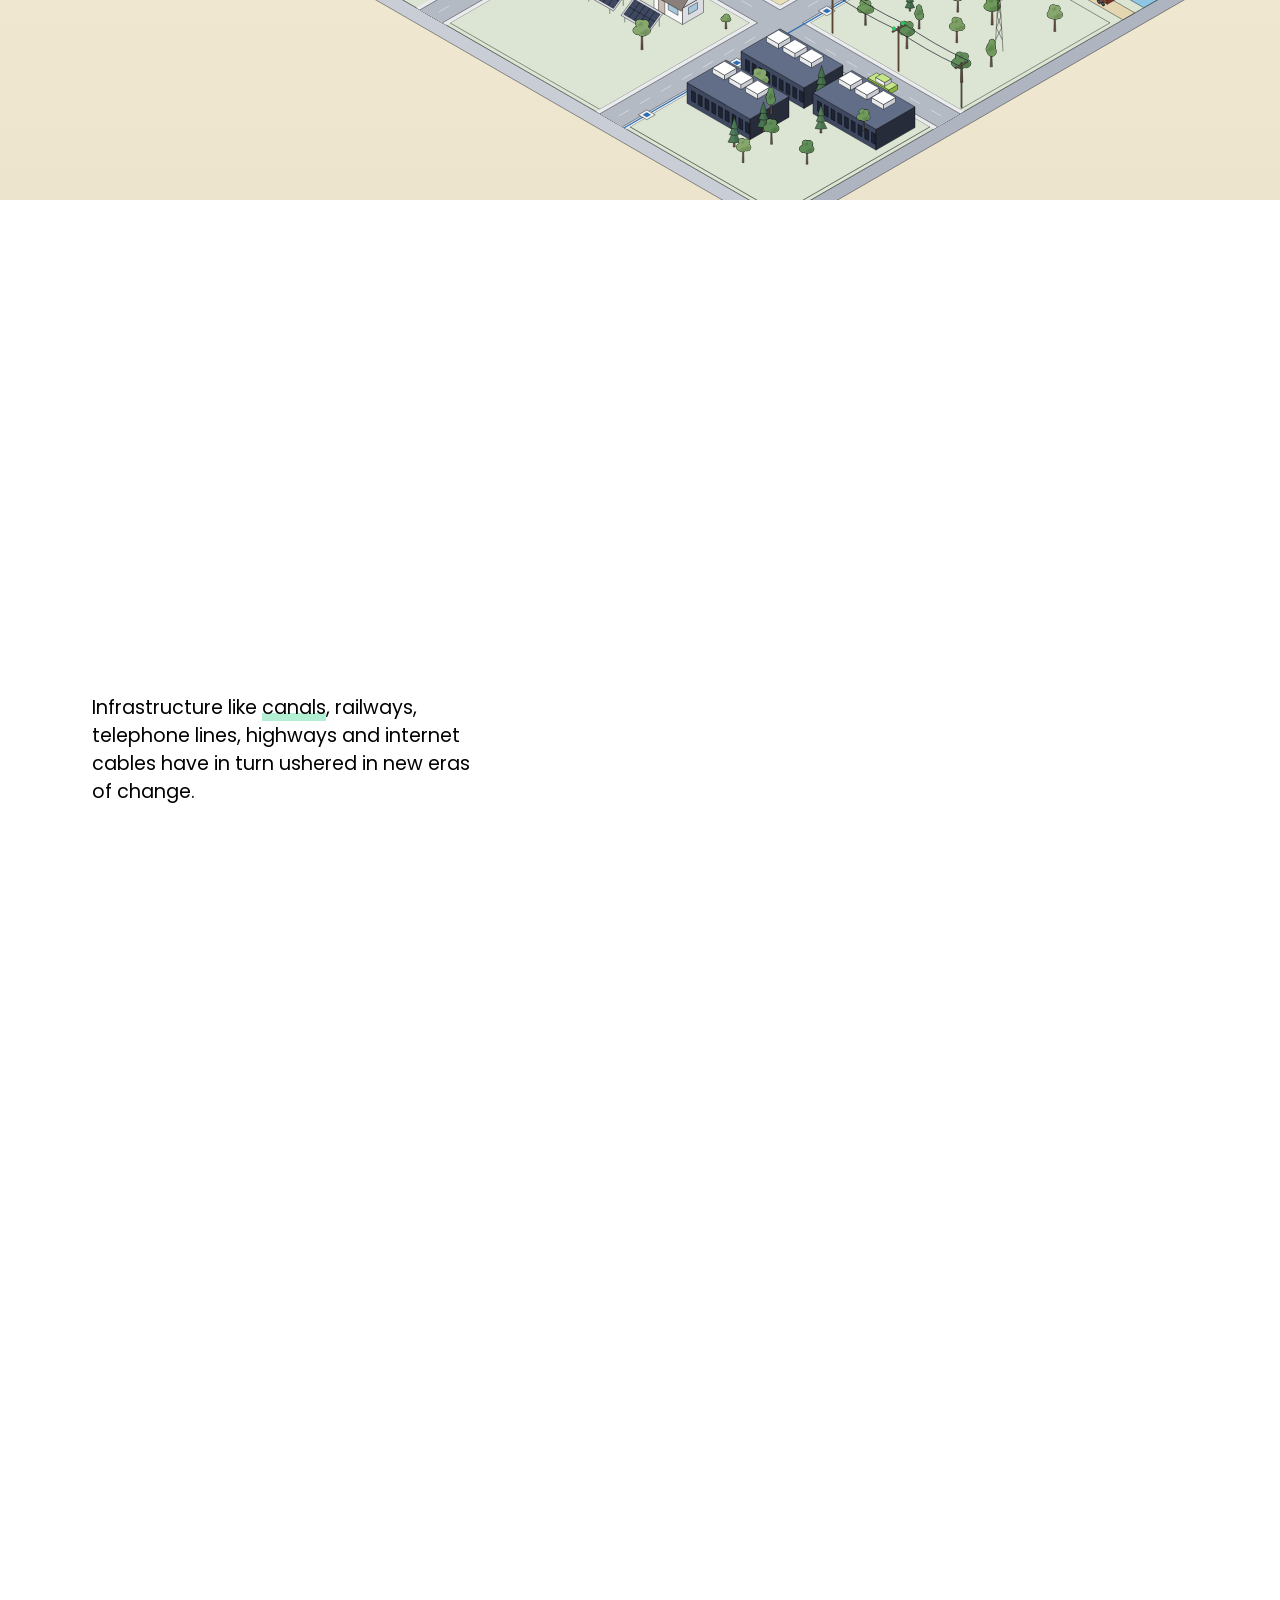
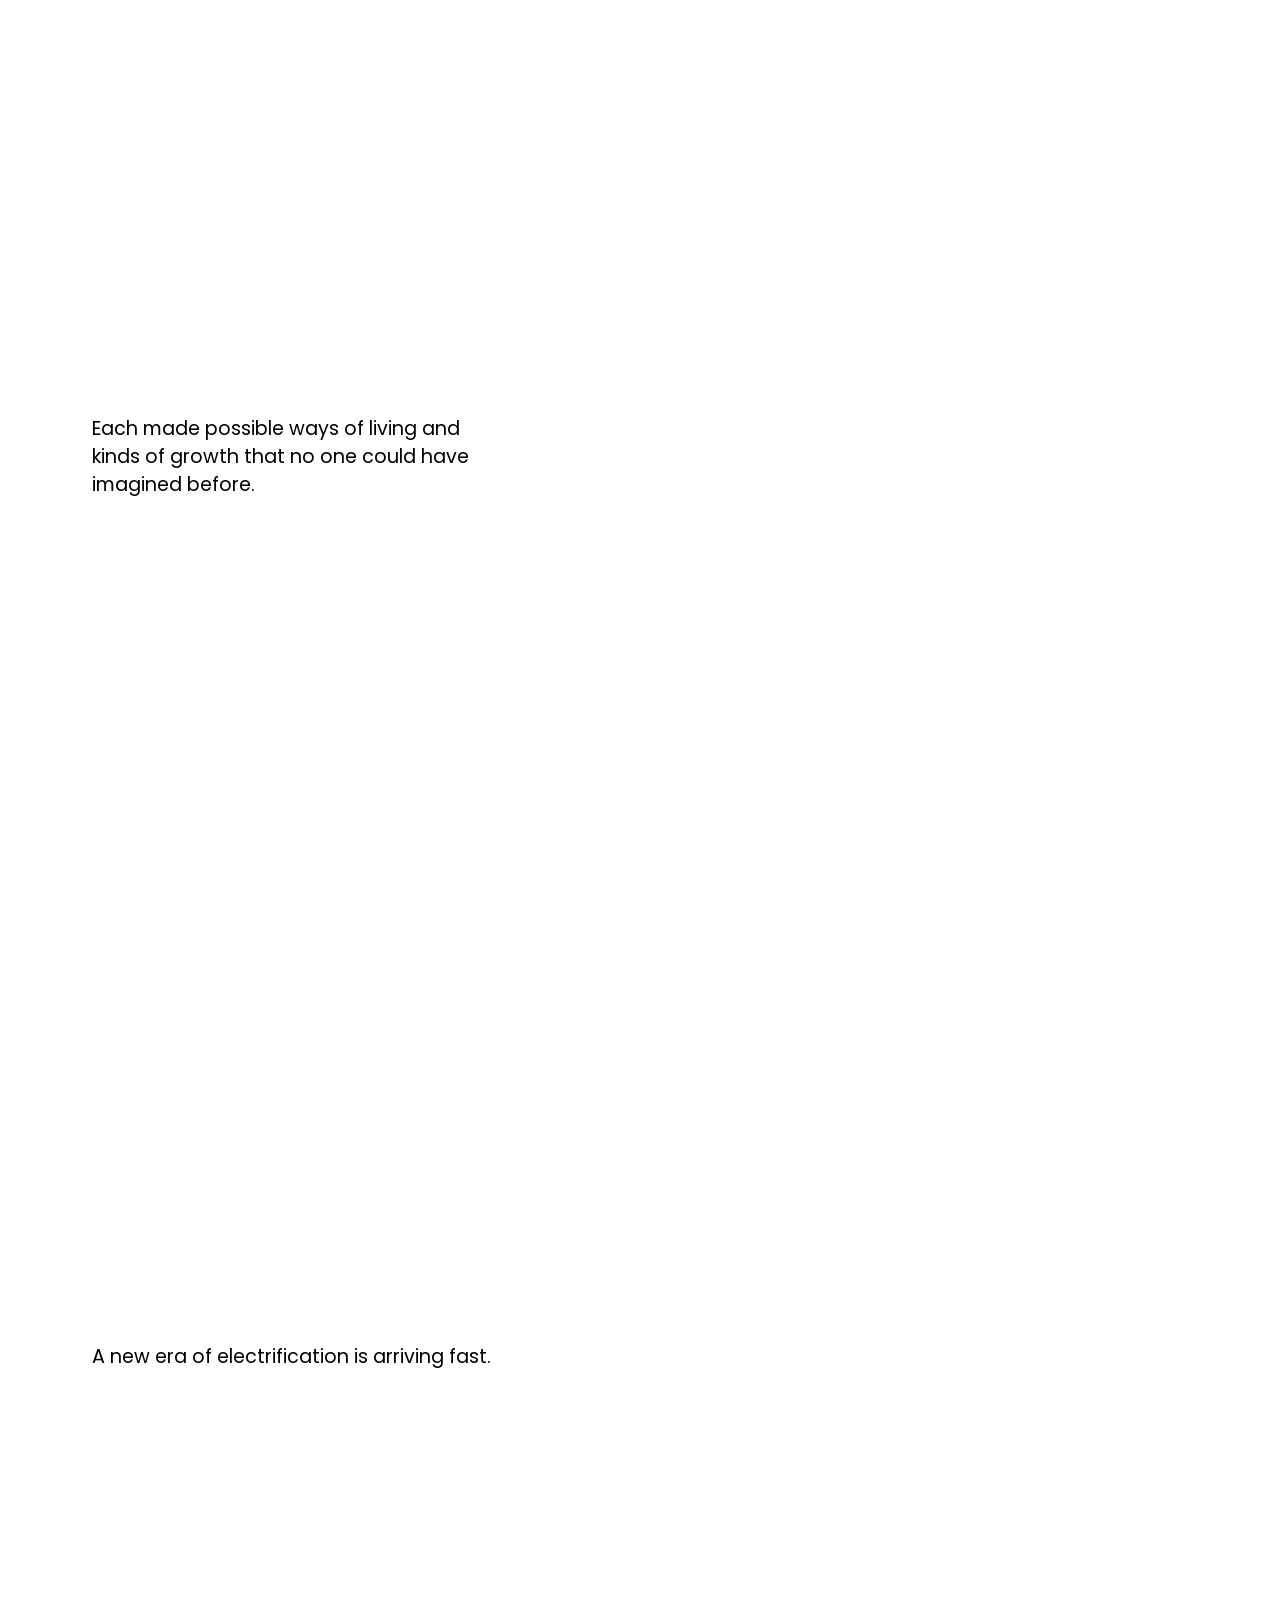
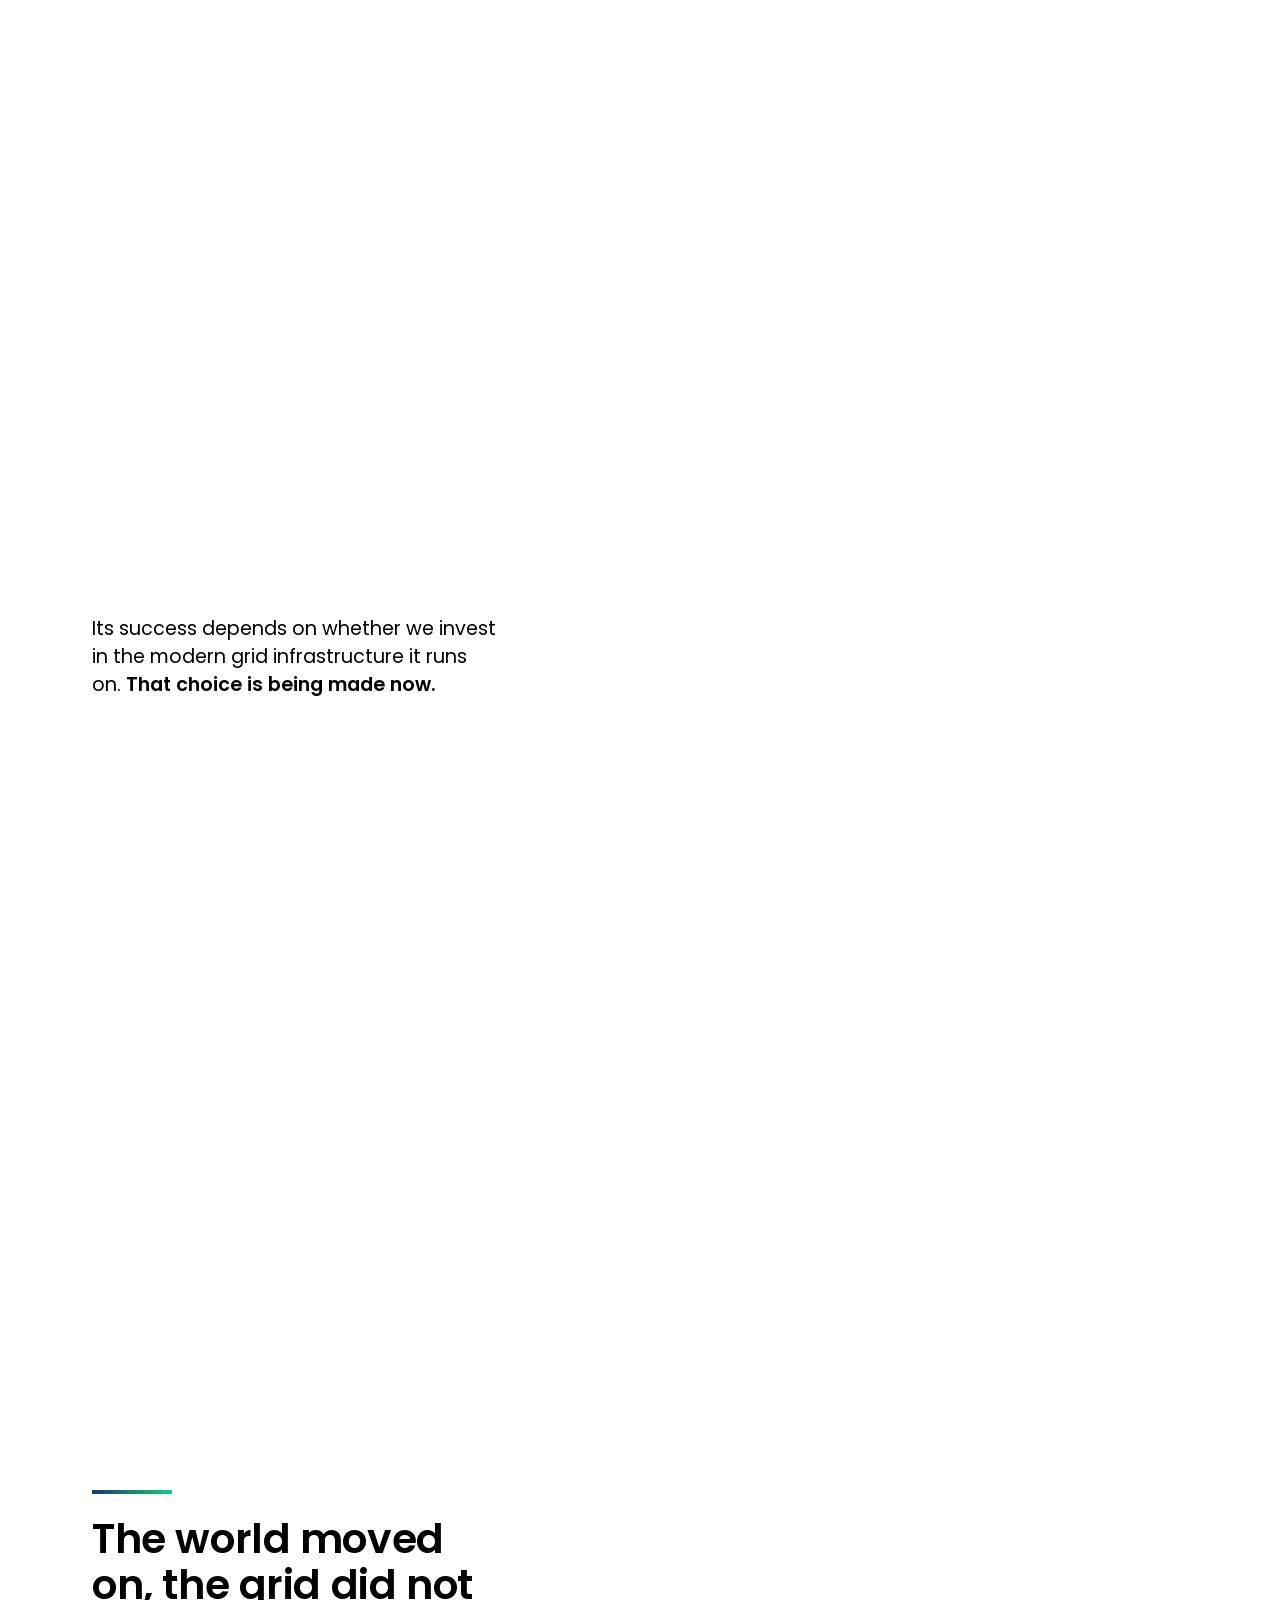
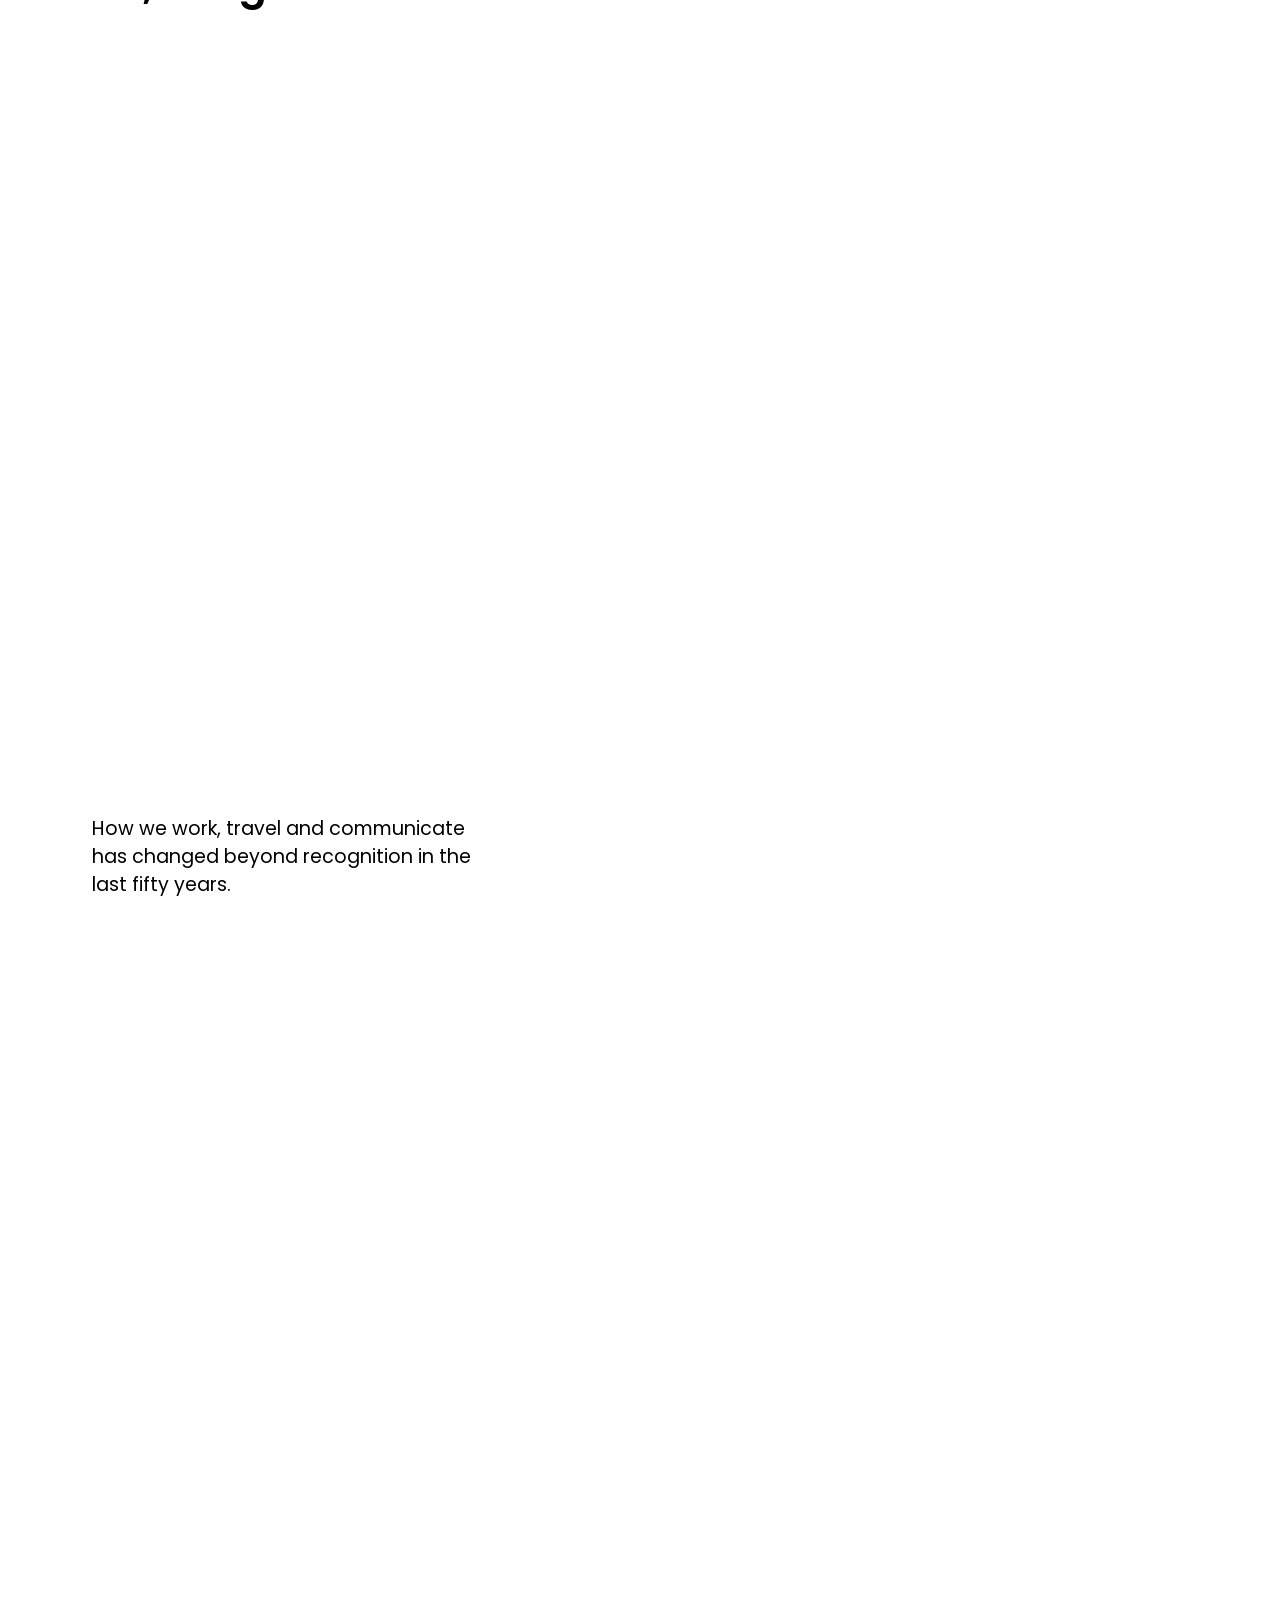
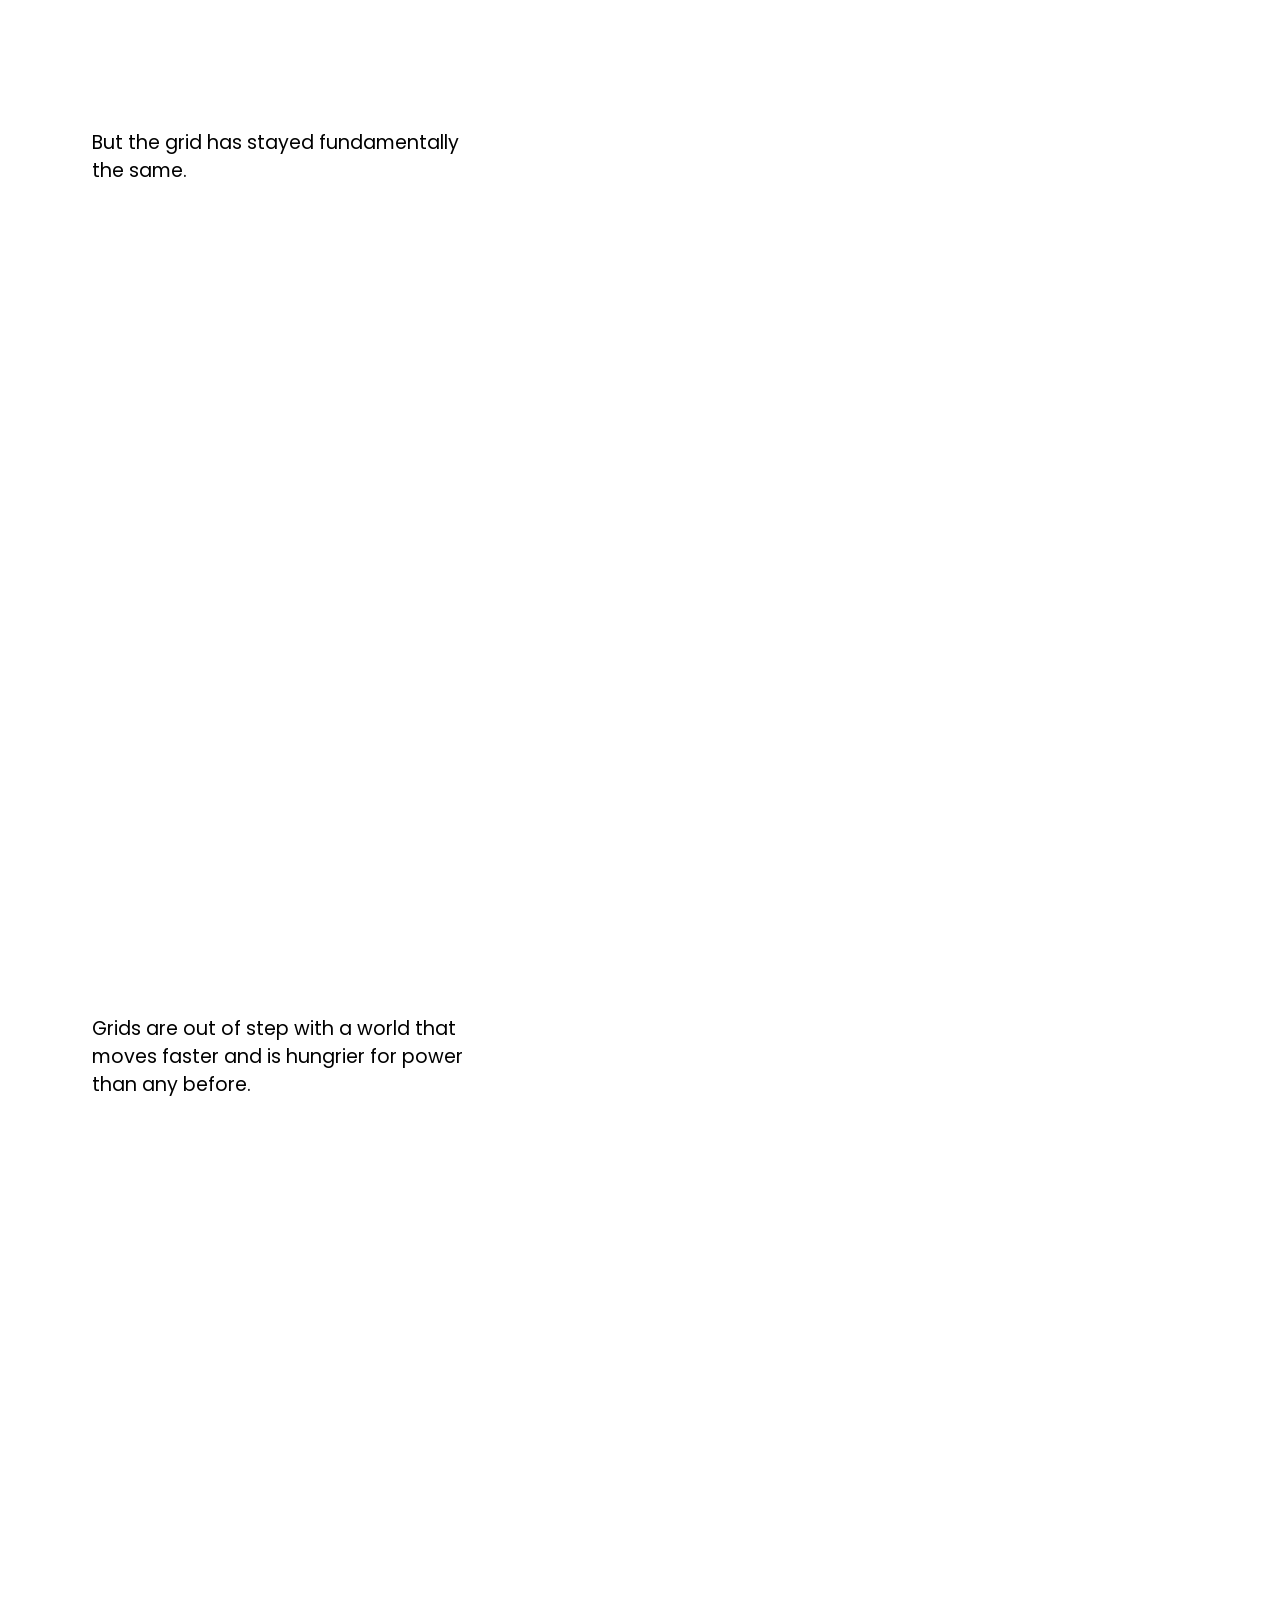
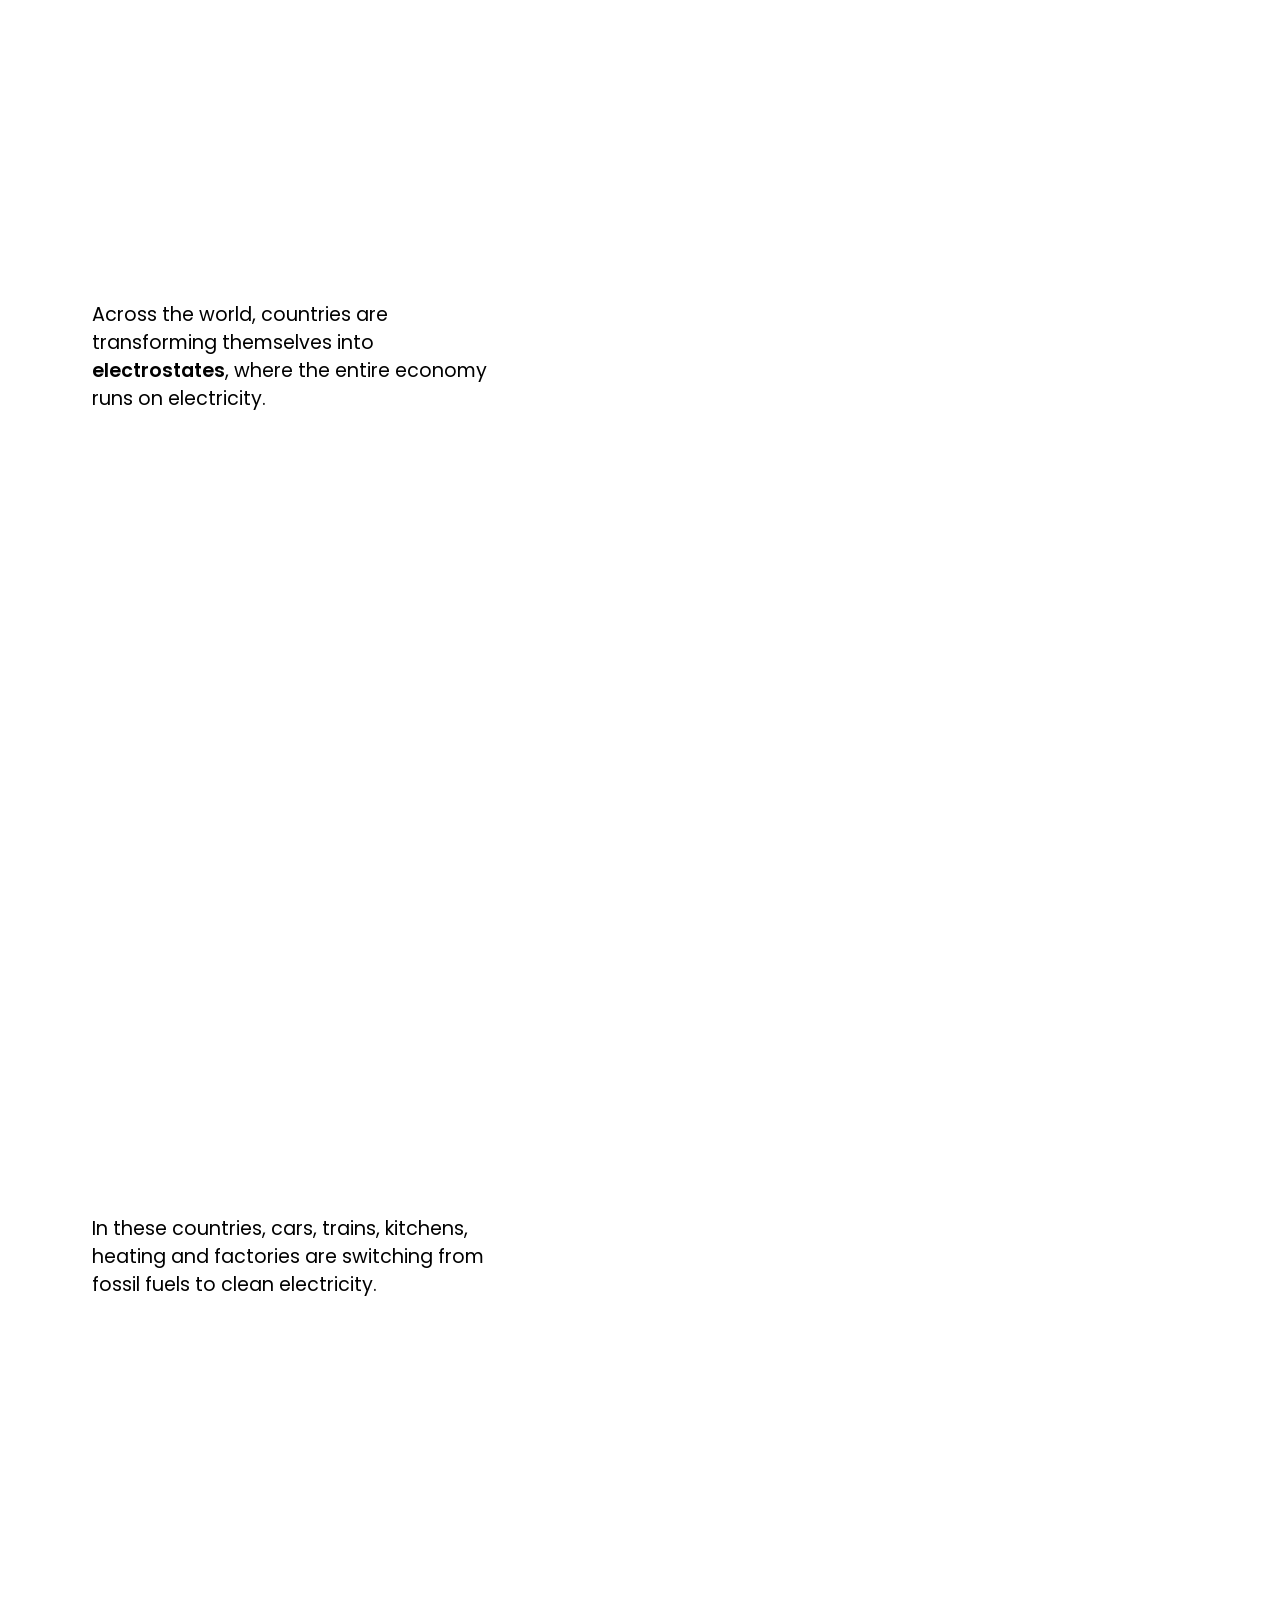
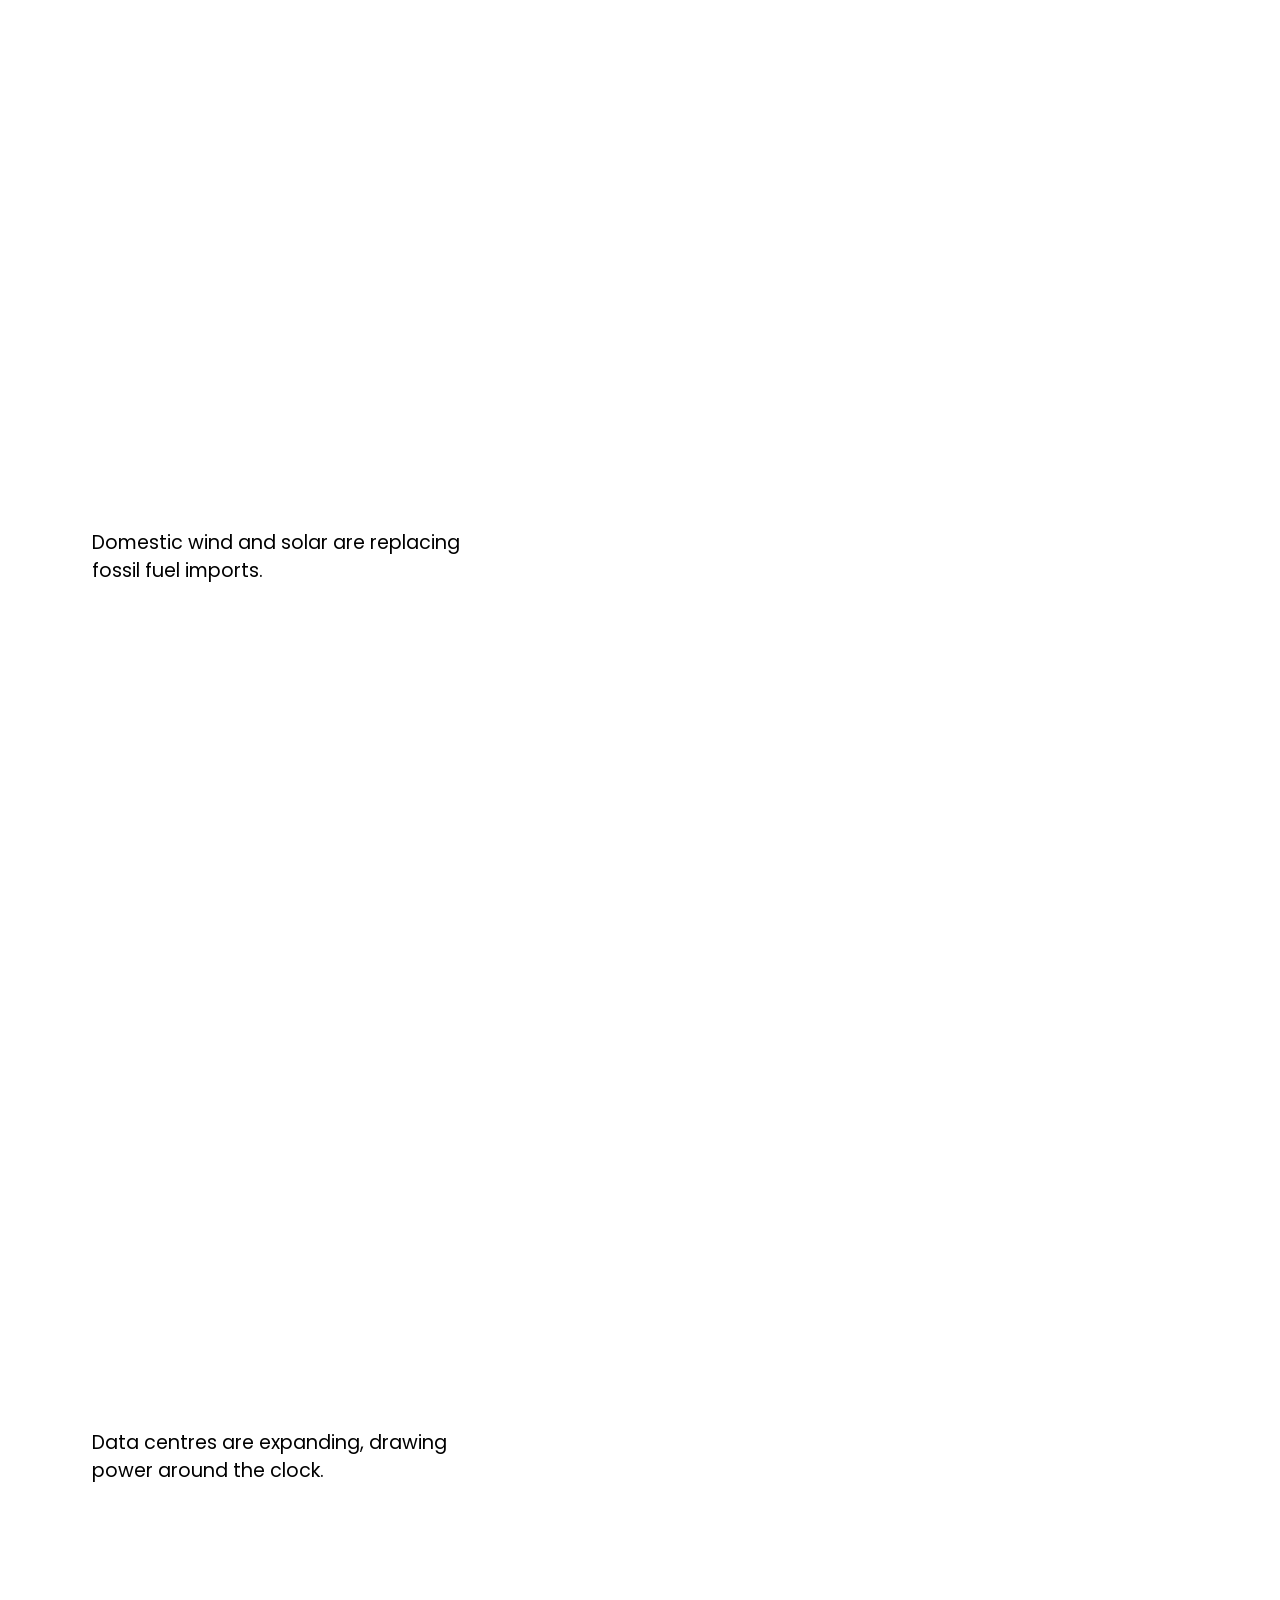
==== commit daa8f039: "Font ref fix Added poppins" ====
--- a/index.html
+++ b/index.html
@@ -5,9 +5,7 @@
 <meta name="viewport" content="width=device-width, initial-scale=1">
 <title>Building a Grid for the Age of Power | Ember</title>
 <meta name="description" content="Every era is defined by the infrastructure it builds. A visual explainer on the grid we need for the age of power, and the interventions that will build it.">
-<link rel="preconnect" href="https://fonts.googleapis.com">
-<link rel="preconnect" href="https://fonts.gstatic.com" crossorigin>
-<link href="https://fonts.googleapis.com/css2?family=Poppins:wght@300;400;500;600&display=swap" rel="stylesheet">
+<link rel="stylesheet" href="fonts/poppins.css">   <!-- Poppins from this repository: no outside requests -->
 <link rel="stylesheet" href="css/style.css">
 <link rel="stylesheet" href="css/clean.css">
 <link rel="stylesheet" href="css/v7.css">
--- a/fonts/poppins.css
+++ b/fonts/poppins.css
@@ -0,0 +1,83 @@
+/* Poppins, served from this folder so the page makes no outside requests (no Google Fonts).
+   Font files from the @fontsource/poppins 5.2.7 package (Latin and Latin Extended, weights 300-600, woff2).
+   Licence: SIL Open Font License 1.1, see fonts/OFL.txt. */
+
+/* poppins-latin-ext-300-normal */
+@font-face {
+  font-family: 'Poppins';
+  font-style: normal;
+  font-display: swap;
+  font-weight: 300;
+  src: url(poppins-latin-ext-300-normal.woff2) format('woff2');
+  unicode-range: U+0100-02BA,U+02BD-02C5,U+02C7-02CC,U+02CE-02D7,U+02DD-02FF,U+0304,U+0308,U+0329,U+1D00-1DBF,U+1E00-1E9F,U+1EF2-1EFF,U+2020,U+20A0-20AB,U+20AD-20C0,U+2113,U+2C60-2C7F,U+A720-A7FF;
+}
+
+/* poppins-latin-300-normal */
+@font-face {
+  font-family: 'Poppins';
+  font-style: normal;
+  font-display: swap;
+  font-weight: 300;
+  src: url(poppins-latin-300-normal.woff2) format('woff2');
+  unicode-range: U+0000-00FF,U+0131,U+0152-0153,U+02BB-02BC,U+02C6,U+02DA,U+02DC,U+0304,U+0308,U+0329,U+2000-206F,U+20AC,U+2122,U+2191,U+2193,U+2212,U+2215,U+FEFF,U+FFFD;
+}
+
+/* poppins-latin-ext-400-normal */
+@font-face {
+  font-family: 'Poppins';
+  font-style: normal;
+  font-display: swap;
+  font-weight: 400;
+  src: url(poppins-latin-ext-400-normal.woff2) format('woff2');
+  unicode-range: U+0100-02BA,U+02BD-02C5,U+02C7-02CC,U+02CE-02D7,U+02DD-02FF,U+0304,U+0308,U+0329,U+1D00-1DBF,U+1E00-1E9F,U+1EF2-1EFF,U+2020,U+20A0-20AB,U+20AD-20C0,U+2113,U+2C60-2C7F,U+A720-A7FF;
+}
+
+/* poppins-latin-400-normal */
+@font-face {
+  font-family: 'Poppins';
+  font-style: normal;
+  font-display: swap;
+  font-weight: 400;
+  src: url(poppins-latin-400-normal.woff2) format('woff2');
+  unicode-range: U+0000-00FF,U+0131,U+0152-0153,U+02BB-02BC,U+02C6,U+02DA,U+02DC,U+0304,U+0308,U+0329,U+2000-206F,U+20AC,U+2122,U+2191,U+2193,U+2212,U+2215,U+FEFF,U+FFFD;
+}
+
+/* poppins-latin-ext-500-normal */
+@font-face {
+  font-family: 'Poppins';
+  font-style: normal;
+  font-display: swap;
+  font-weight: 500;
+  src: url(poppins-latin-ext-500-normal.woff2) format('woff2');
+  unicode-range: U+0100-02BA,U+02BD-02C5,U+02C7-02CC,U+02CE-02D7,U+02DD-02FF,U+0304,U+0308,U+0329,U+1D00-1DBF,U+1E00-1E9F,U+1EF2-1EFF,U+2020,U+20A0-20AB,U+20AD-20C0,U+2113,U+2C60-2C7F,U+A720-A7FF;
+}
+
+/* poppins-latin-500-normal */
+@font-face {
+  font-family: 'Poppins';
+  font-style: normal;
+  font-display: swap;
+  font-weight: 500;
+  src: url(poppins-latin-500-normal.woff2) format('woff2');
+  unicode-range: U+0000-00FF,U+0131,U+0152-0153,U+02BB-02BC,U+02C6,U+02DA,U+02DC,U+0304,U+0308,U+0329,U+2000-206F,U+20AC,U+2122,U+2191,U+2193,U+2212,U+2215,U+FEFF,U+FFFD;
+}
+
+/* poppins-latin-ext-600-normal */
+@font-face {
+  font-family: 'Poppins';
+  font-style: normal;
+  font-display: swap;
+  font-weight: 600;
+  src: url(poppins-latin-ext-600-normal.woff2) format('woff2');
+  unicode-range: U+0100-02BA,U+02BD-02C5,U+02C7-02CC,U+02CE-02D7,U+02DD-02FF,U+0304,U+0308,U+0329,U+1D00-1DBF,U+1E00-1E9F,U+1EF2-1EFF,U+2020,U+20A0-20AB,U+20AD-20C0,U+2113,U+2C60-2C7F,U+A720-A7FF;
+}
+
+/* poppins-latin-600-normal */
+@font-face {
+  font-family: 'Poppins';
+  font-style: normal;
+  font-display: swap;
+  font-weight: 600;
+  src: url(poppins-latin-600-normal.woff2) format('woff2');
+  unicode-range: U+0000-00FF,U+0131,U+0152-0153,U+02BB-02BC,U+02C6,U+02DA,U+02DC,U+0304,U+0308,U+0329,U+2000-206F,U+20AC,U+2122,U+2191,U+2193,U+2212,U+2215,U+FEFF,U+FFFD;
+}
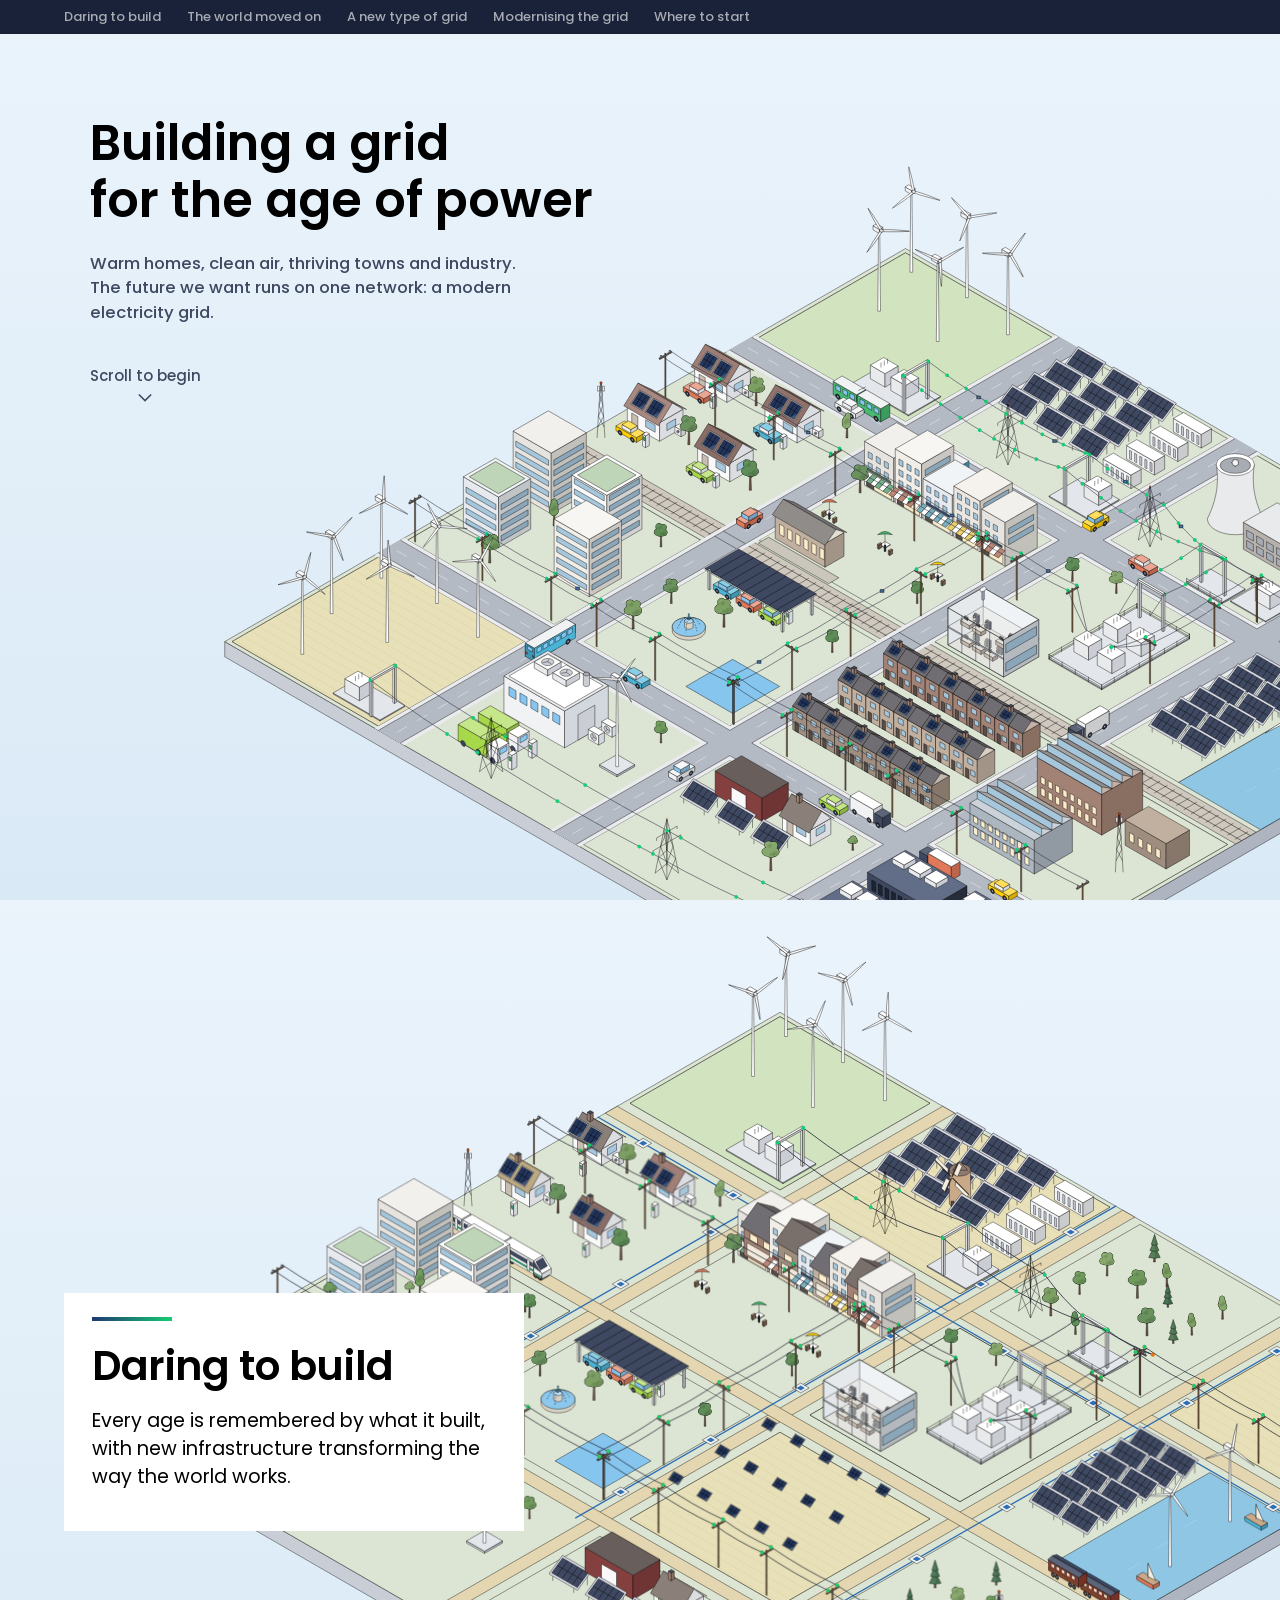
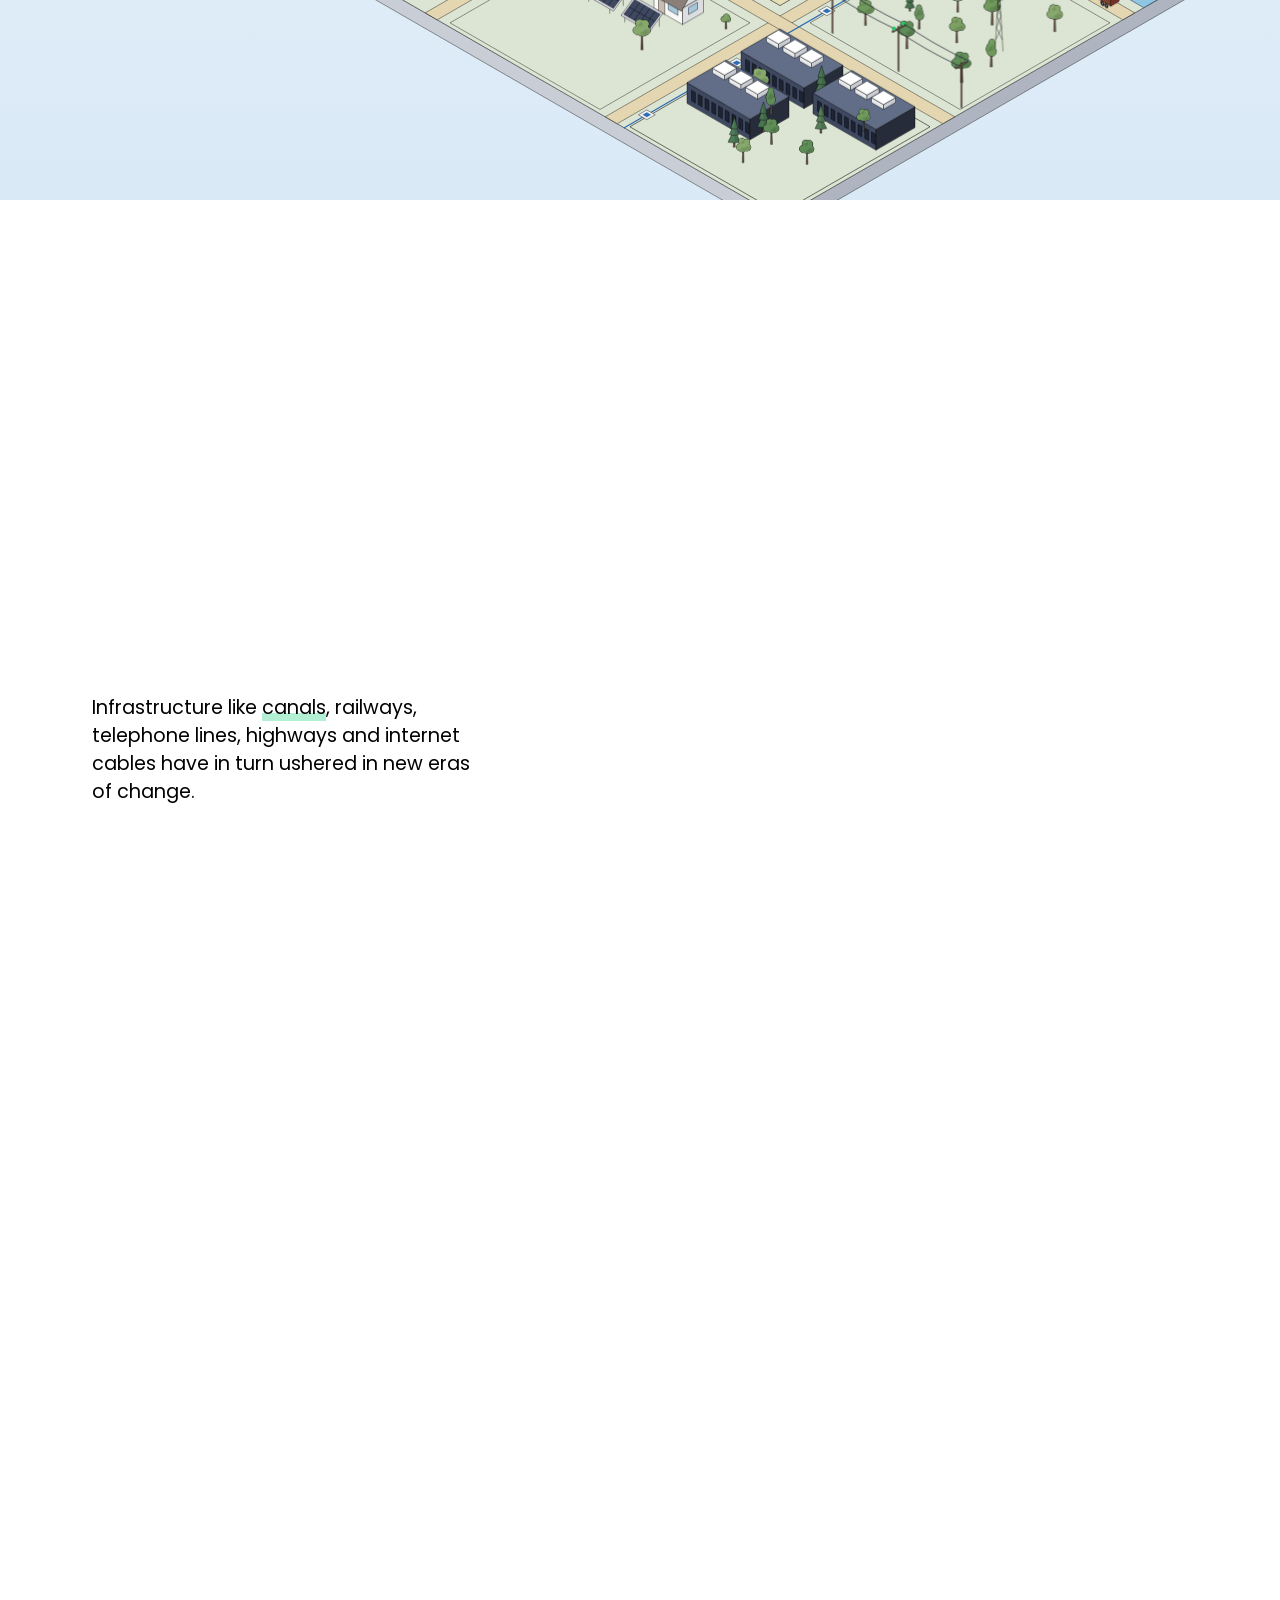
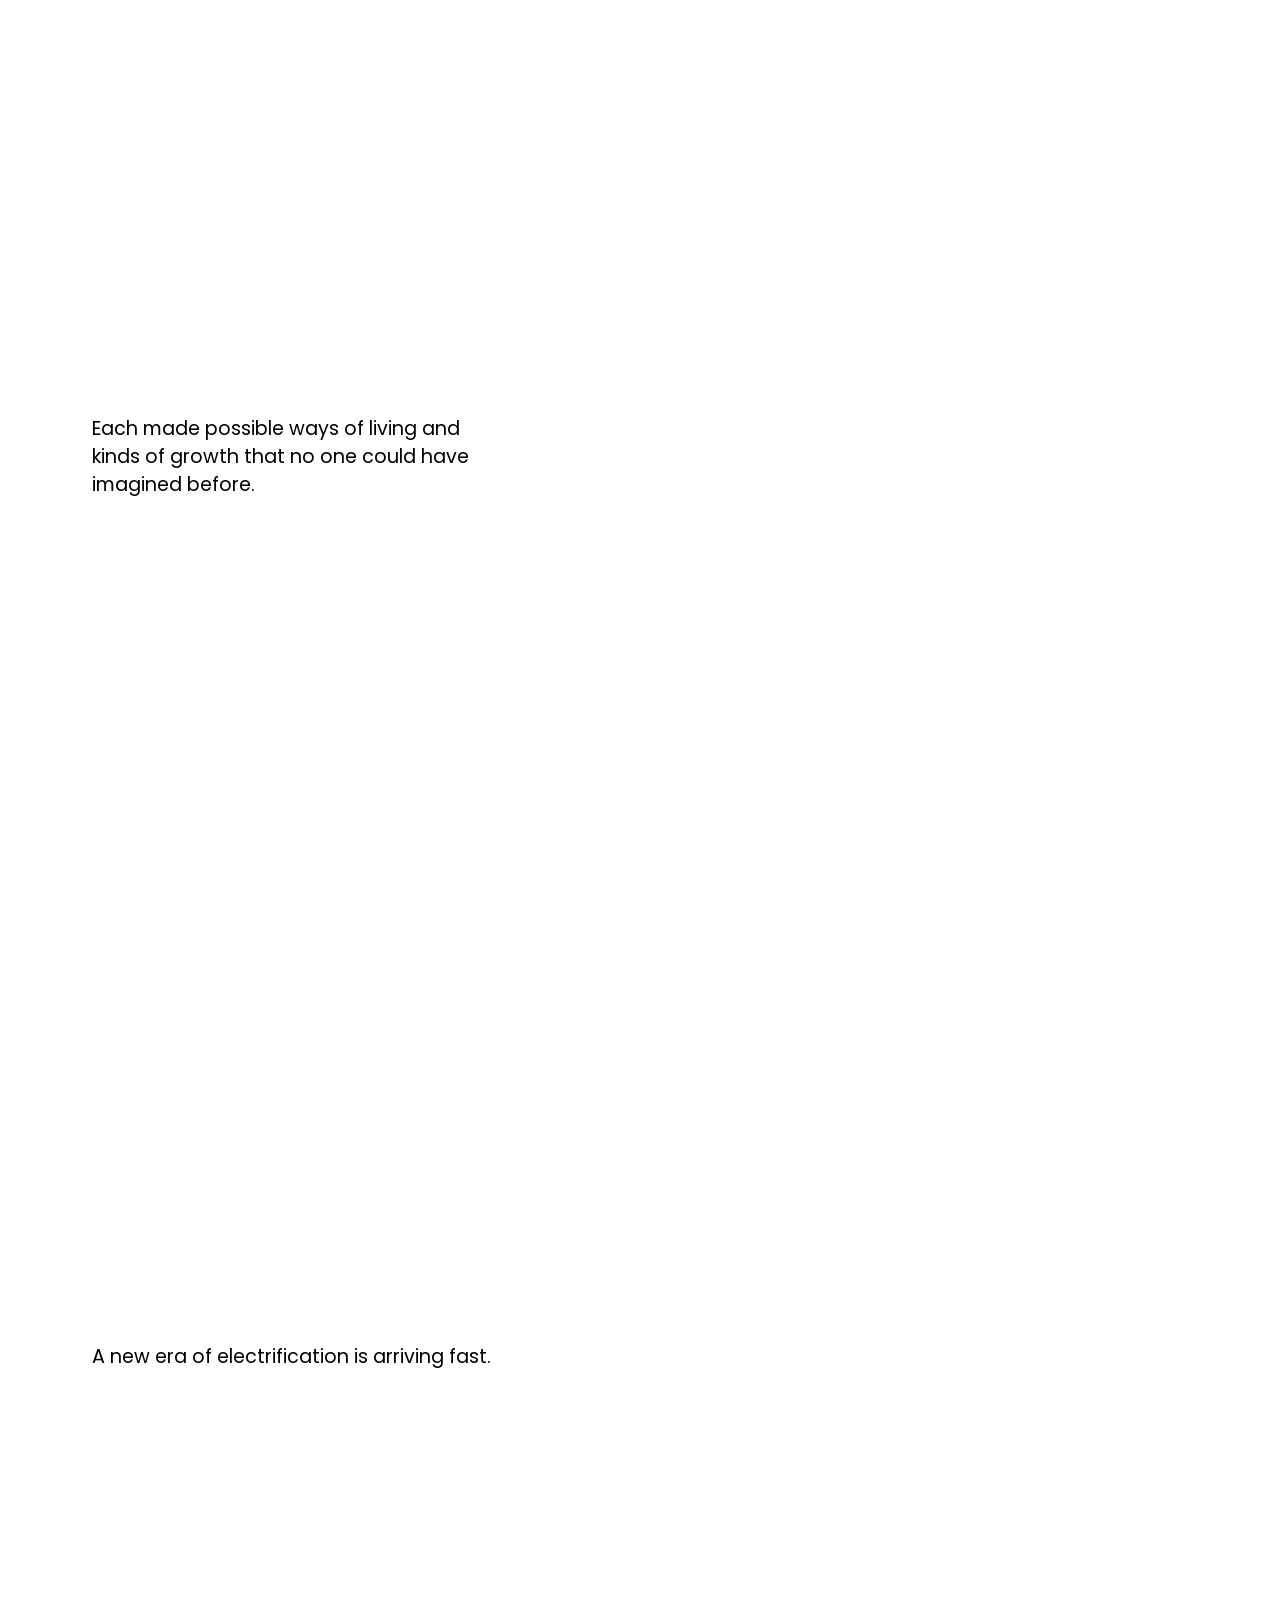
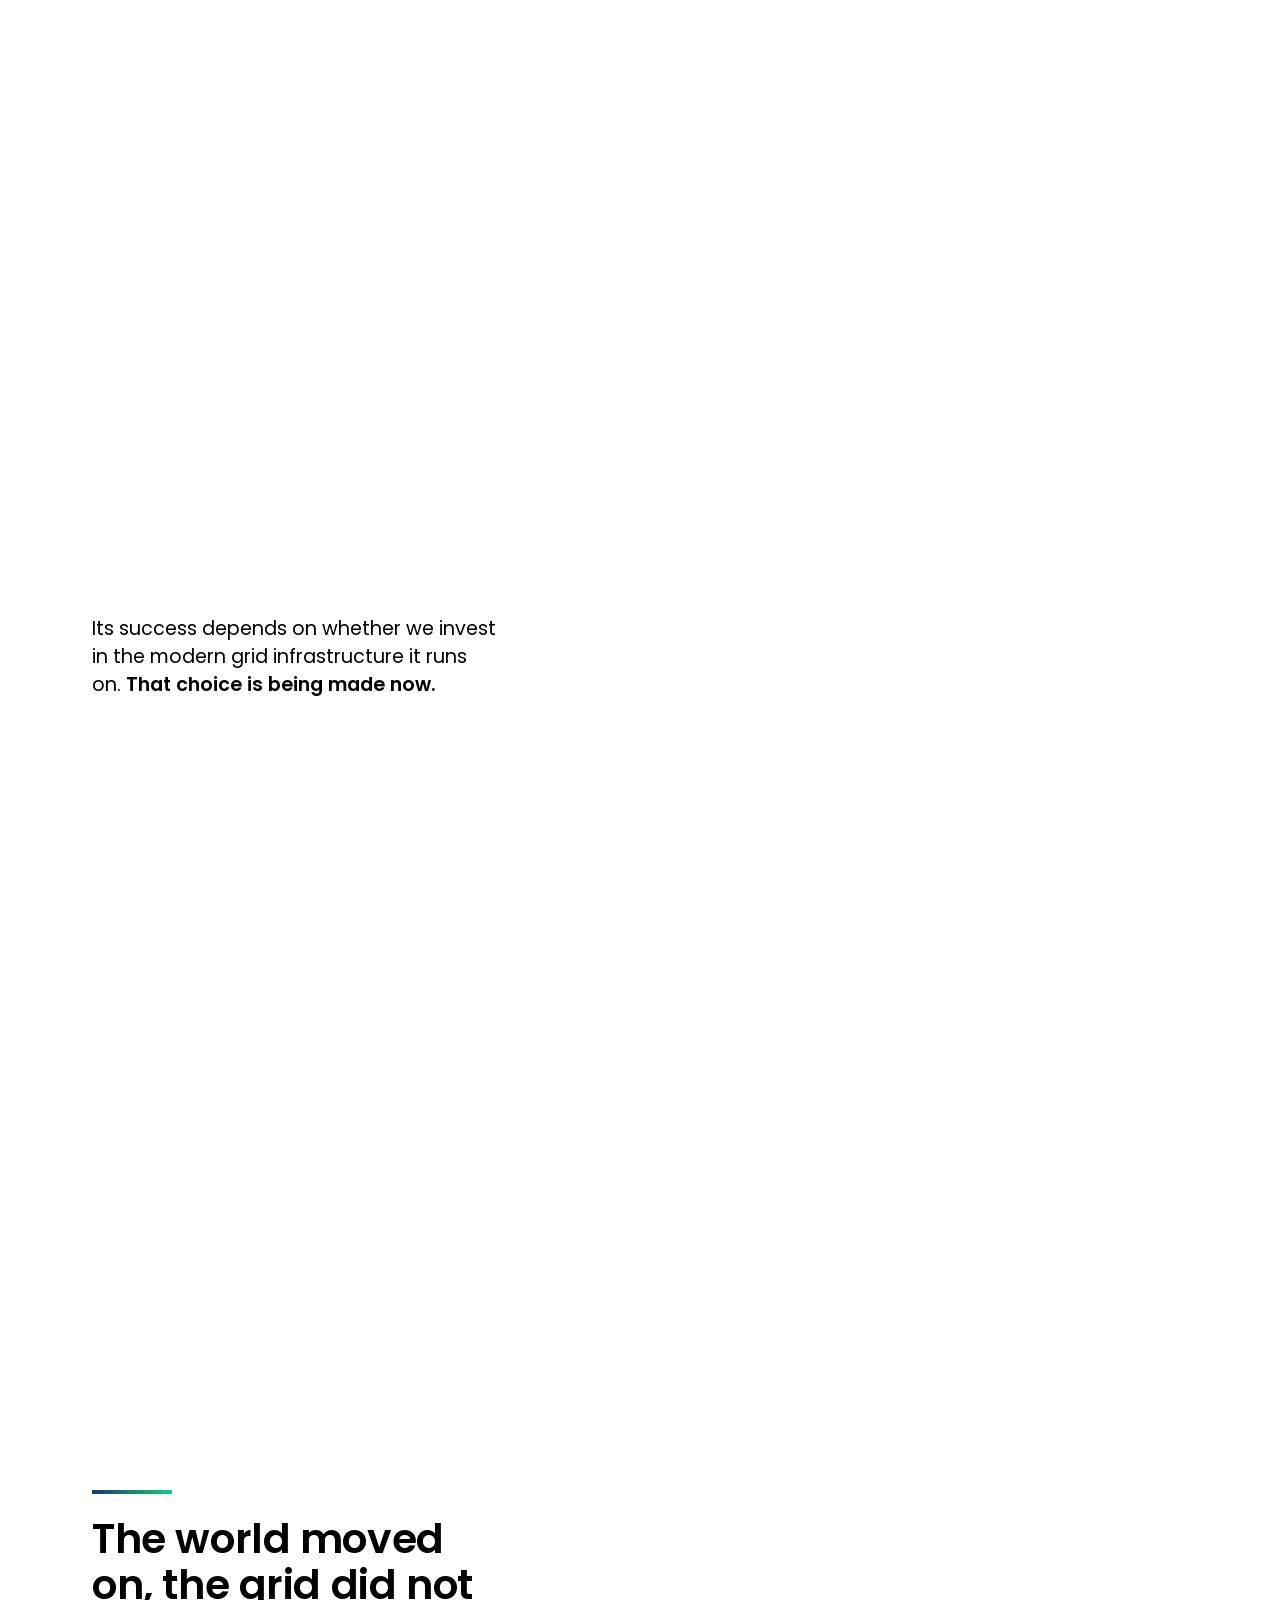
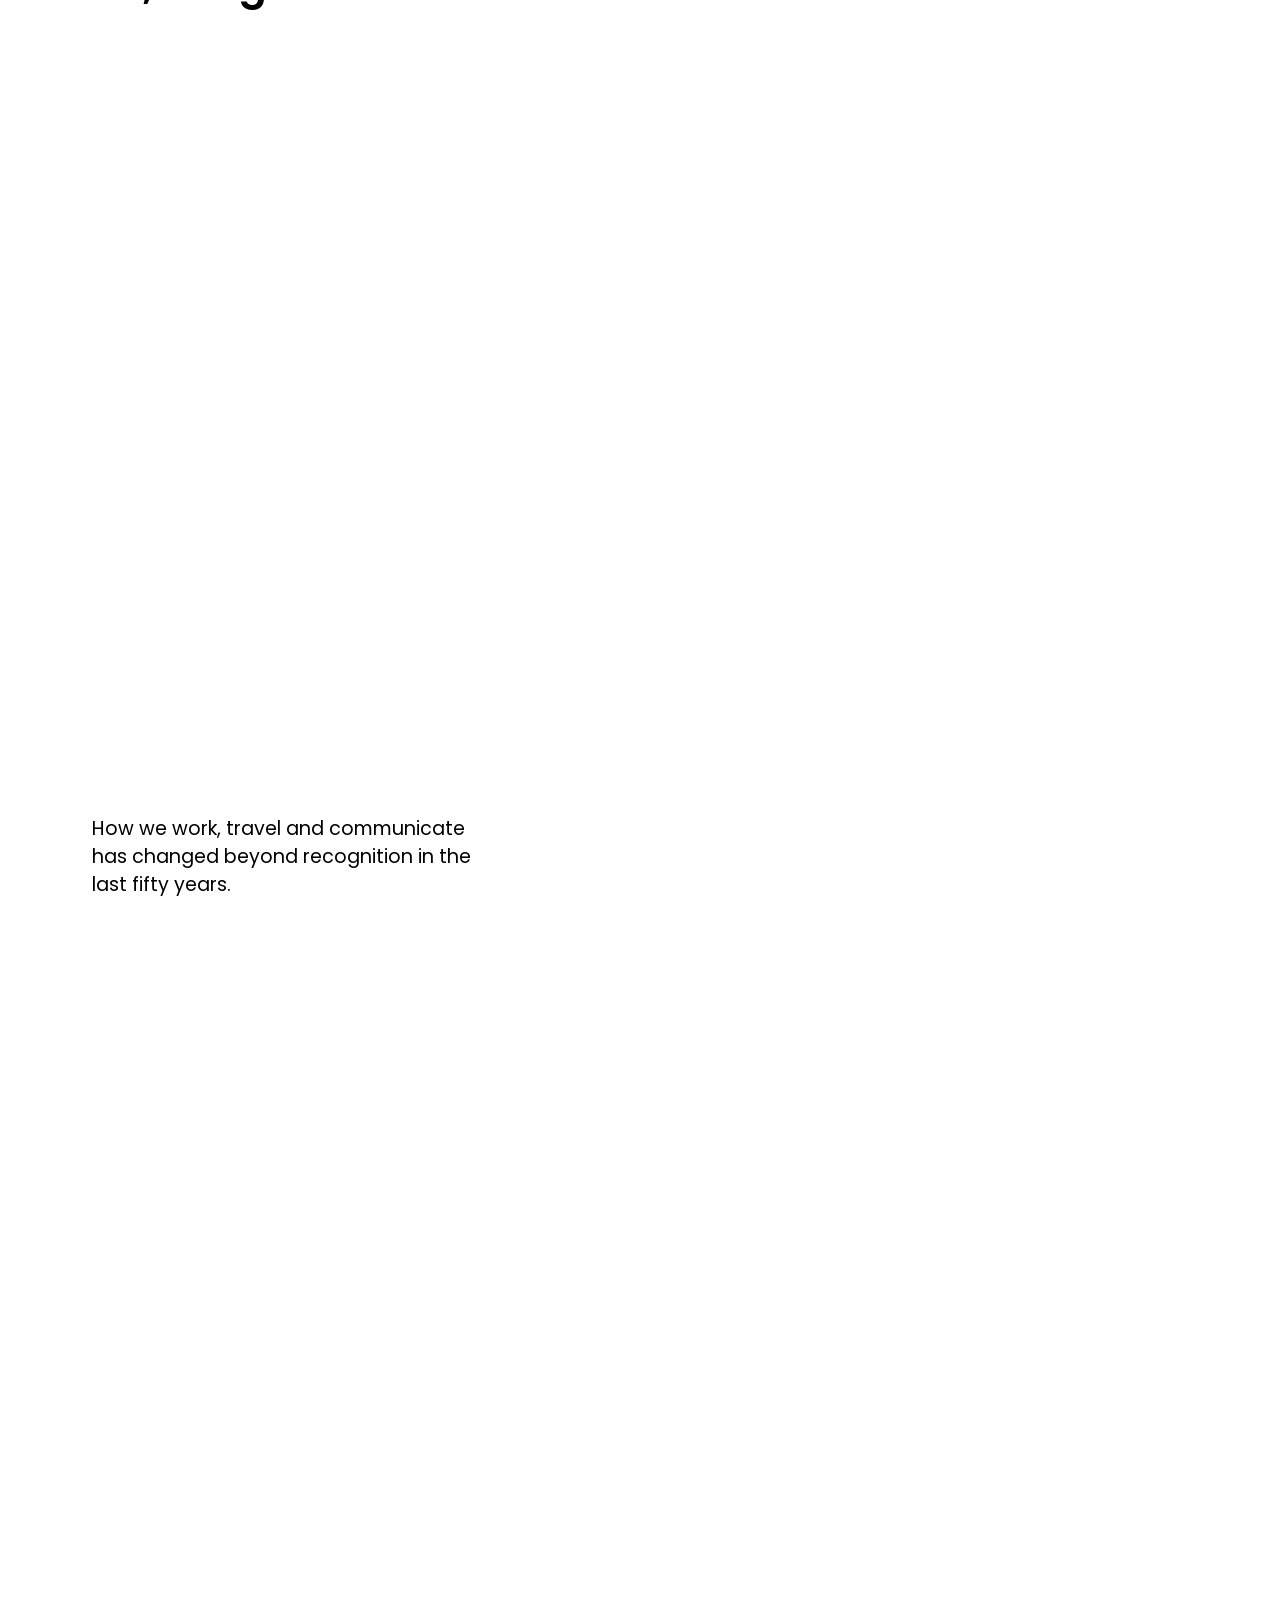
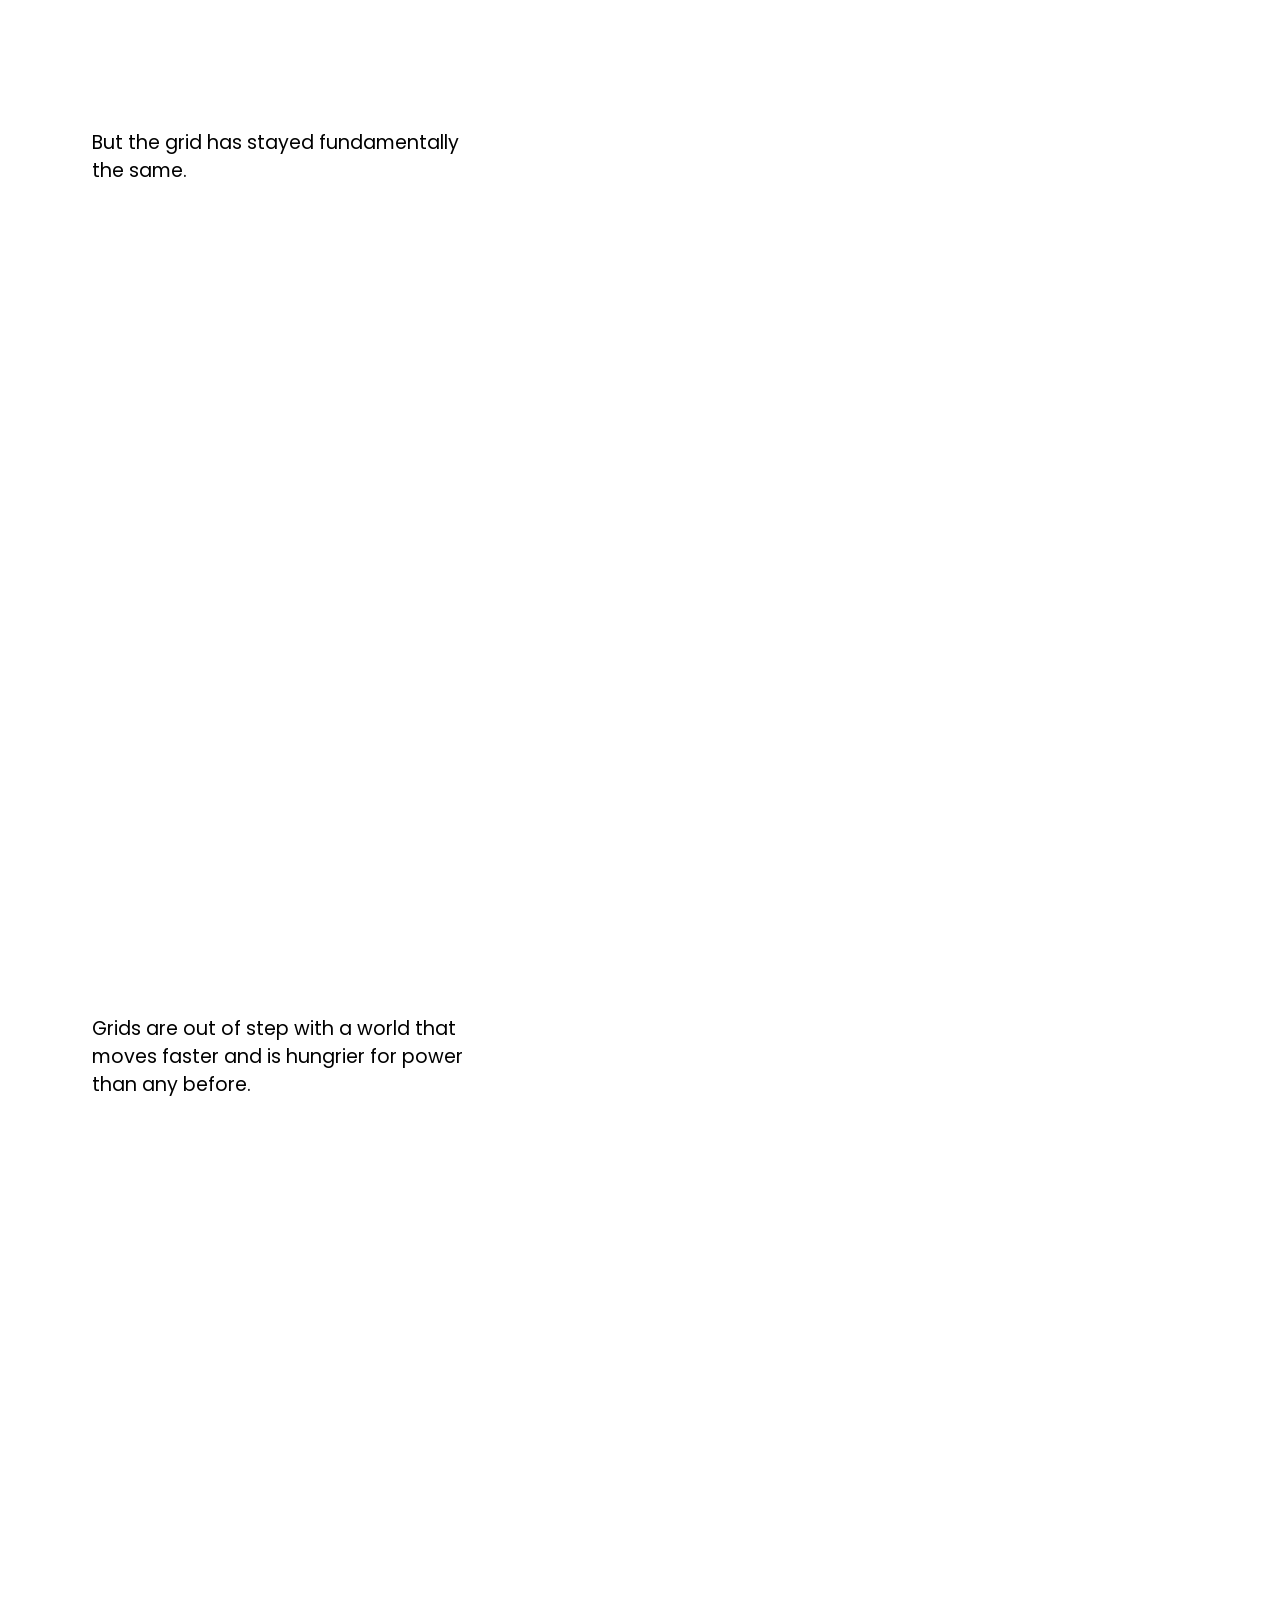
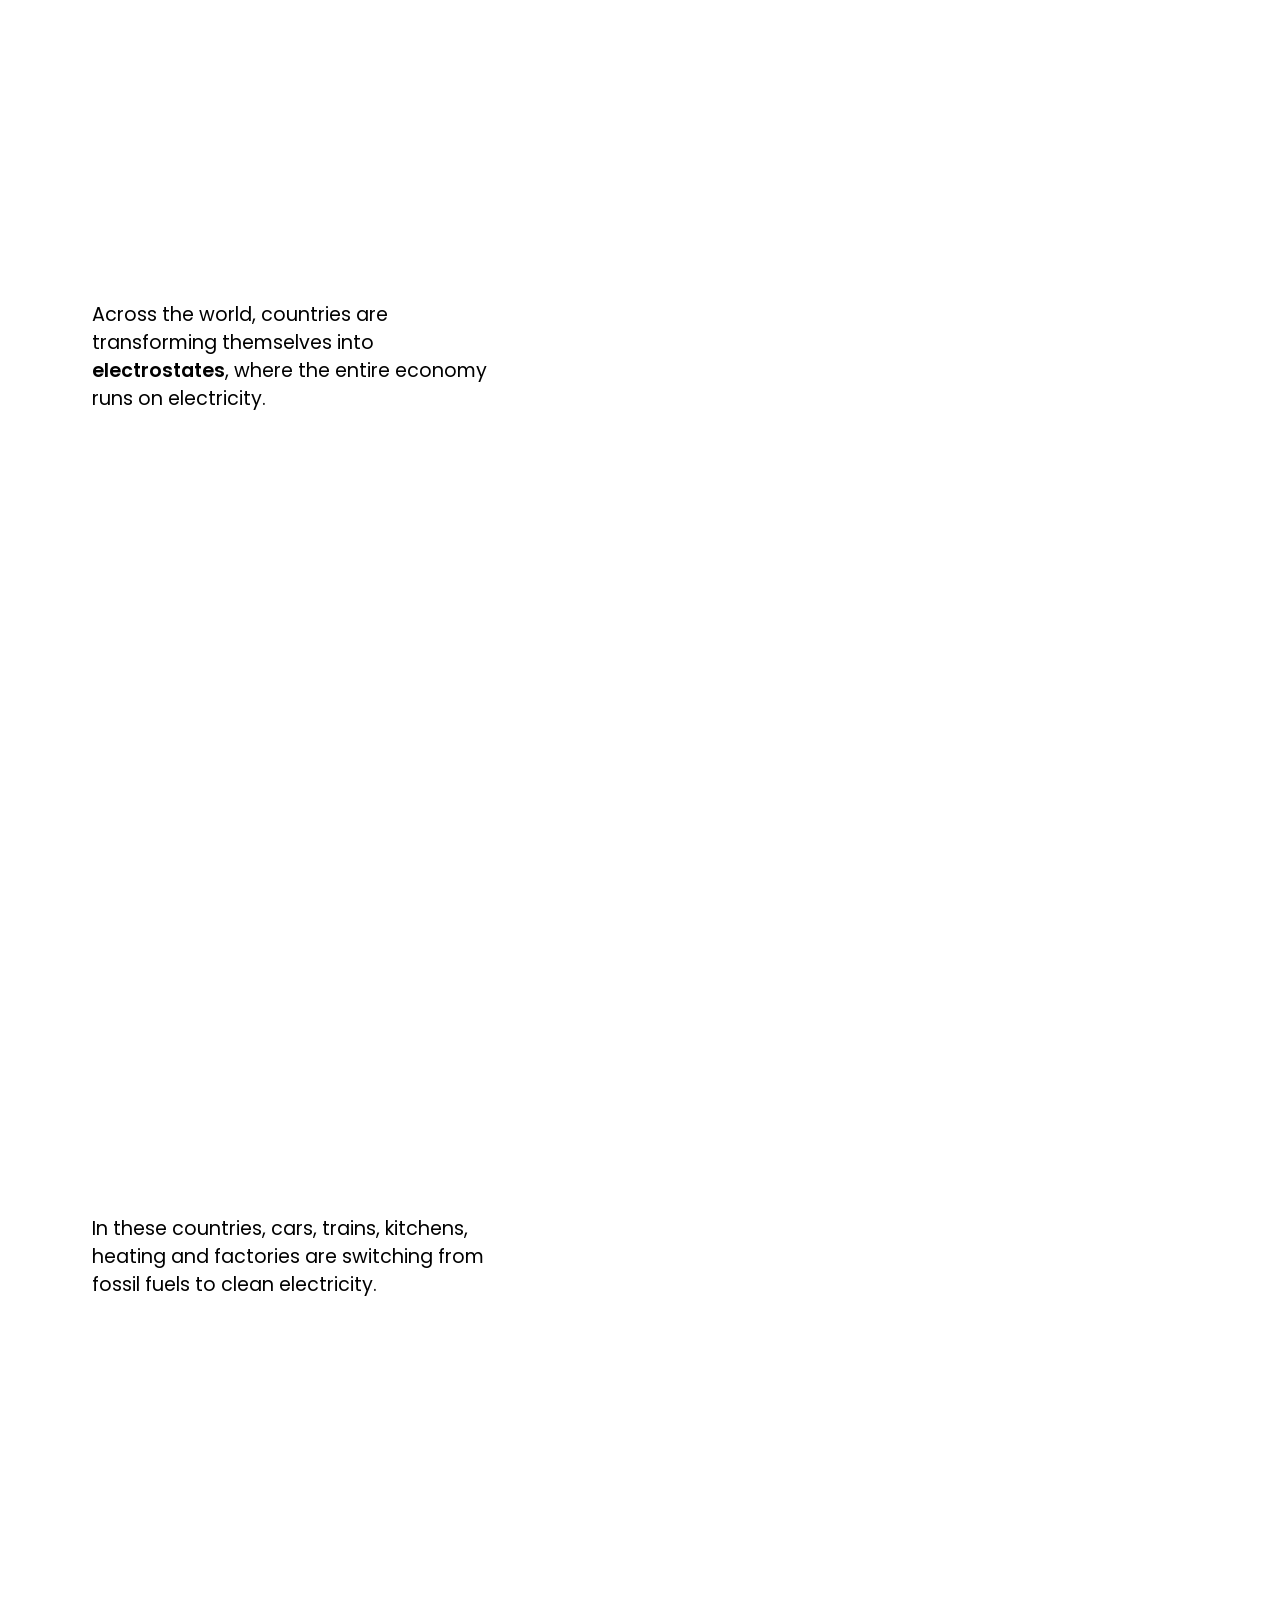
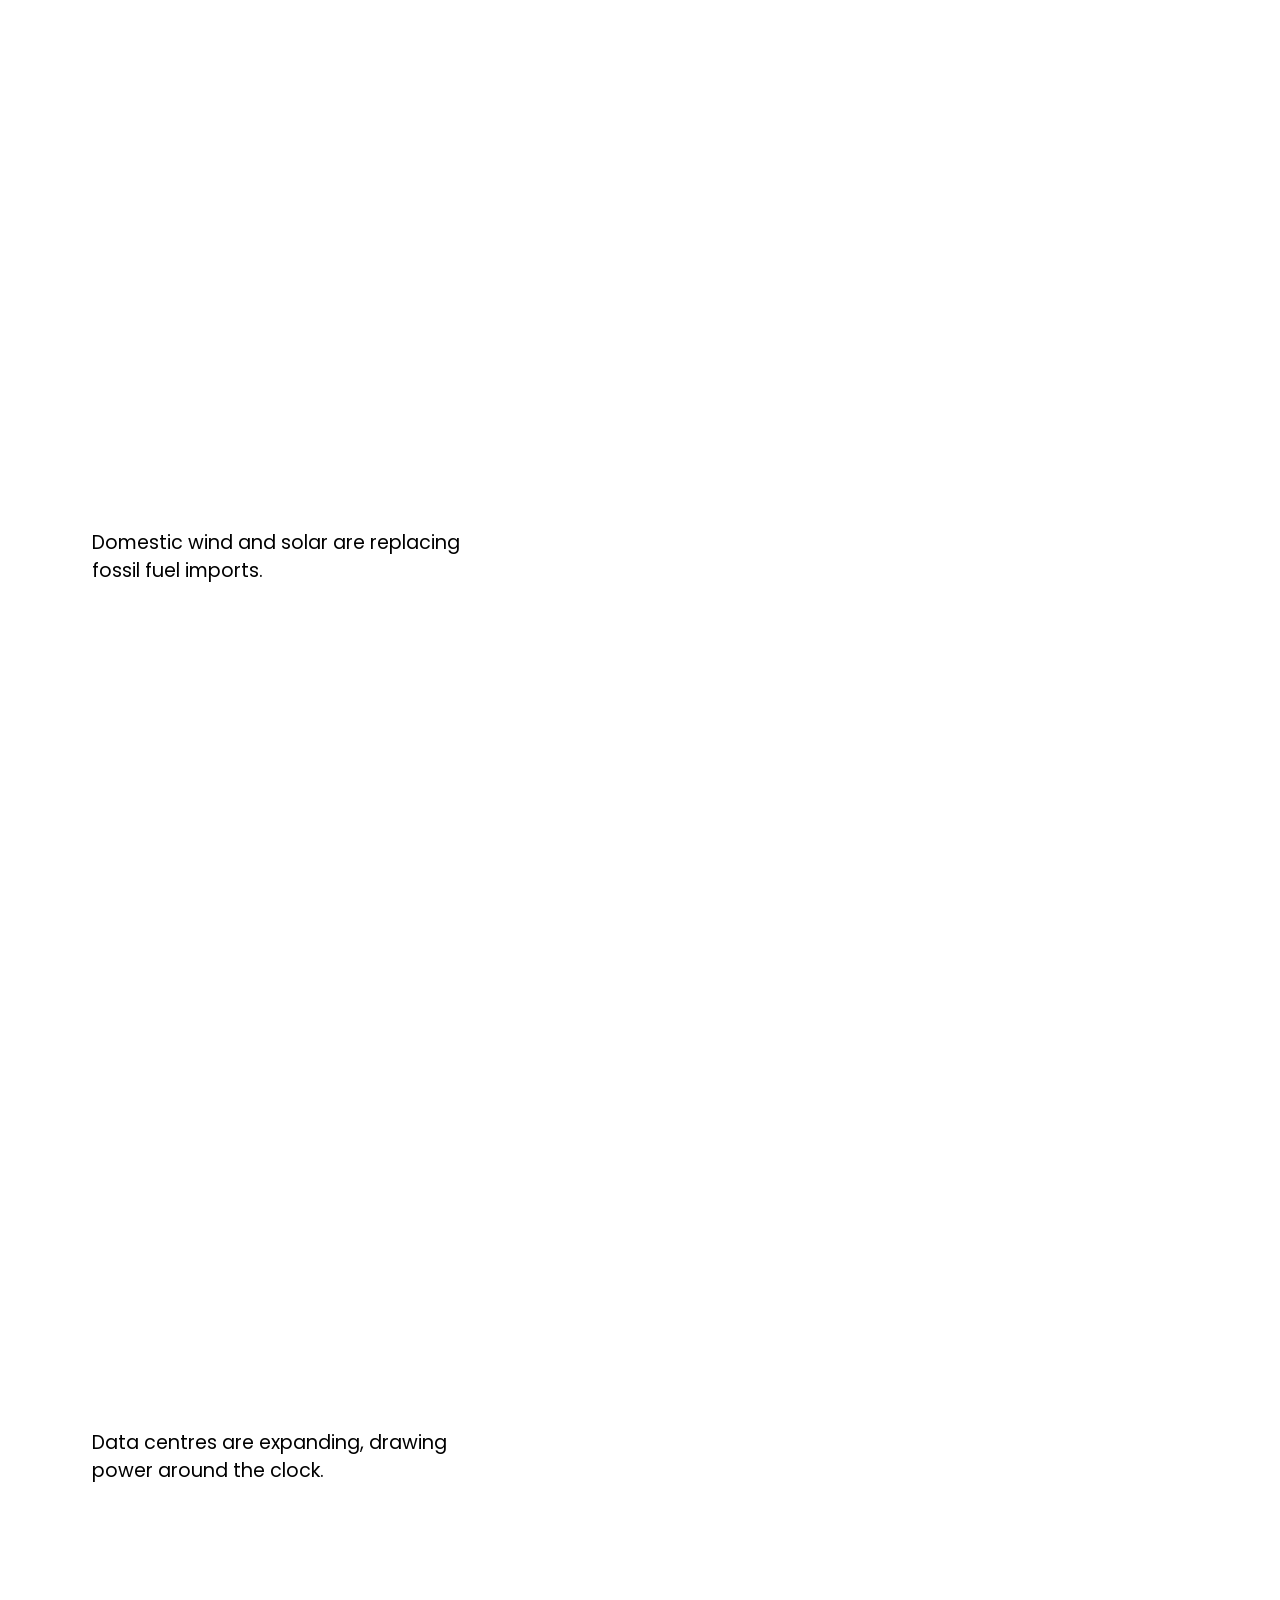
==== commit 765775a6: "Bug fixes" ====
--- a/index.html
+++ b/index.html
@@ -19,6 +19,7 @@
     <a href="#act2">The world moved on</a>
     <a href="#act3">A new type of grid</a>
     <a href="#how-intro">Modernising the grid</a>
+    <a href="#matrix">Where to start</a>
   </nav>
   <div class="topbar__progress" aria-hidden="true"><span></span></div>
 </header>
--- a/css/v7.css
+++ b/css/v7.css
@@ -78,7 +78,7 @@
 .v6 .era--story4.is-live .era__stage { opacity: 1; pointer-events: auto; }
 .v6 #how4 { padding-top: 100vh; }                       /* C's first card comes after B's last one has gone */
 .v6 .era--story4 .s4intro { height: 100vh; }
-.v6 .s4block:first-child { padding-top: 70vh; }          /* room between "Modernising the grid" and the Optimise box */
+.v6 .s4block:first-child { padding-top: 12vh; }          /* room between "Modernising the grid" and the Optimise box (was 70vh) */
 
 /* A: the cue is plain text with a pulsing chevron; no solar glint in the drawings */
 .v6 .hero__cue { background: none; border: 0; padding: 0; display: inline-flex; align-items: center; gap: 8px; font-size: 15px; color: var(--n4); }
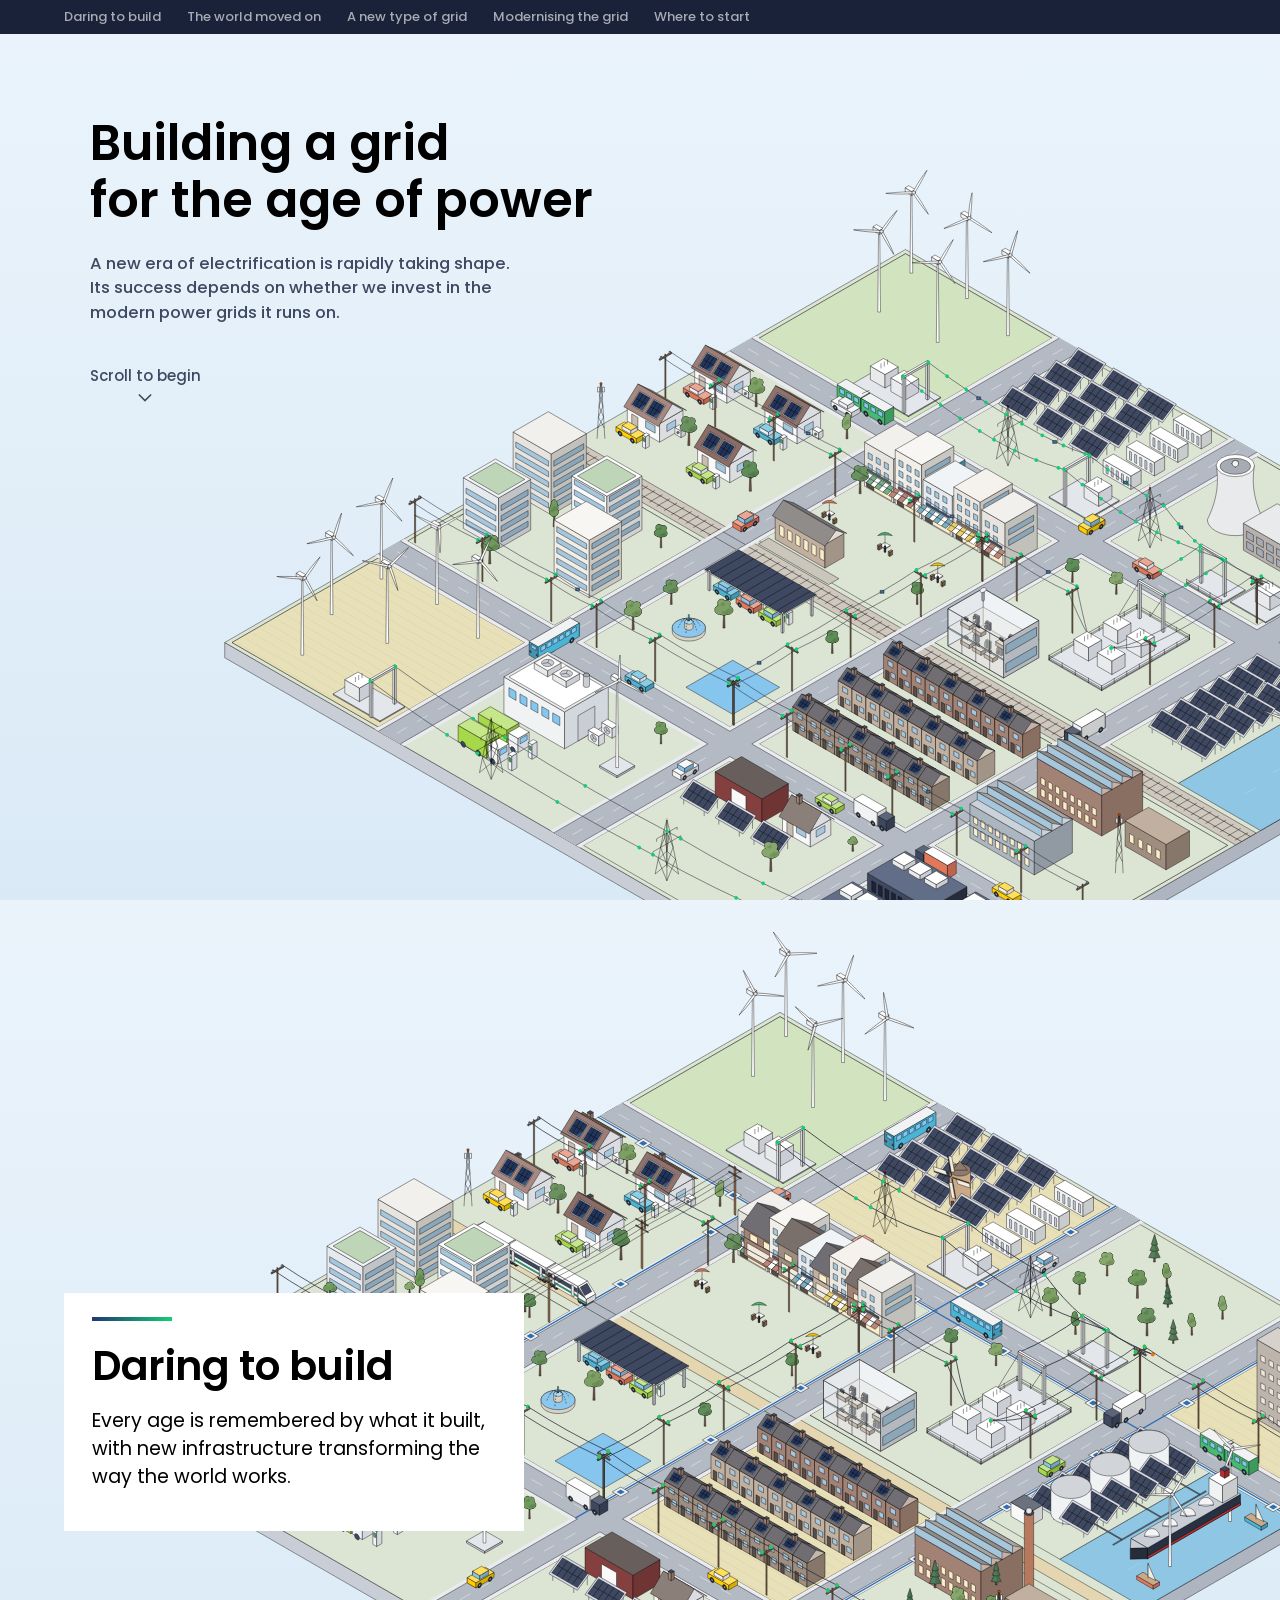
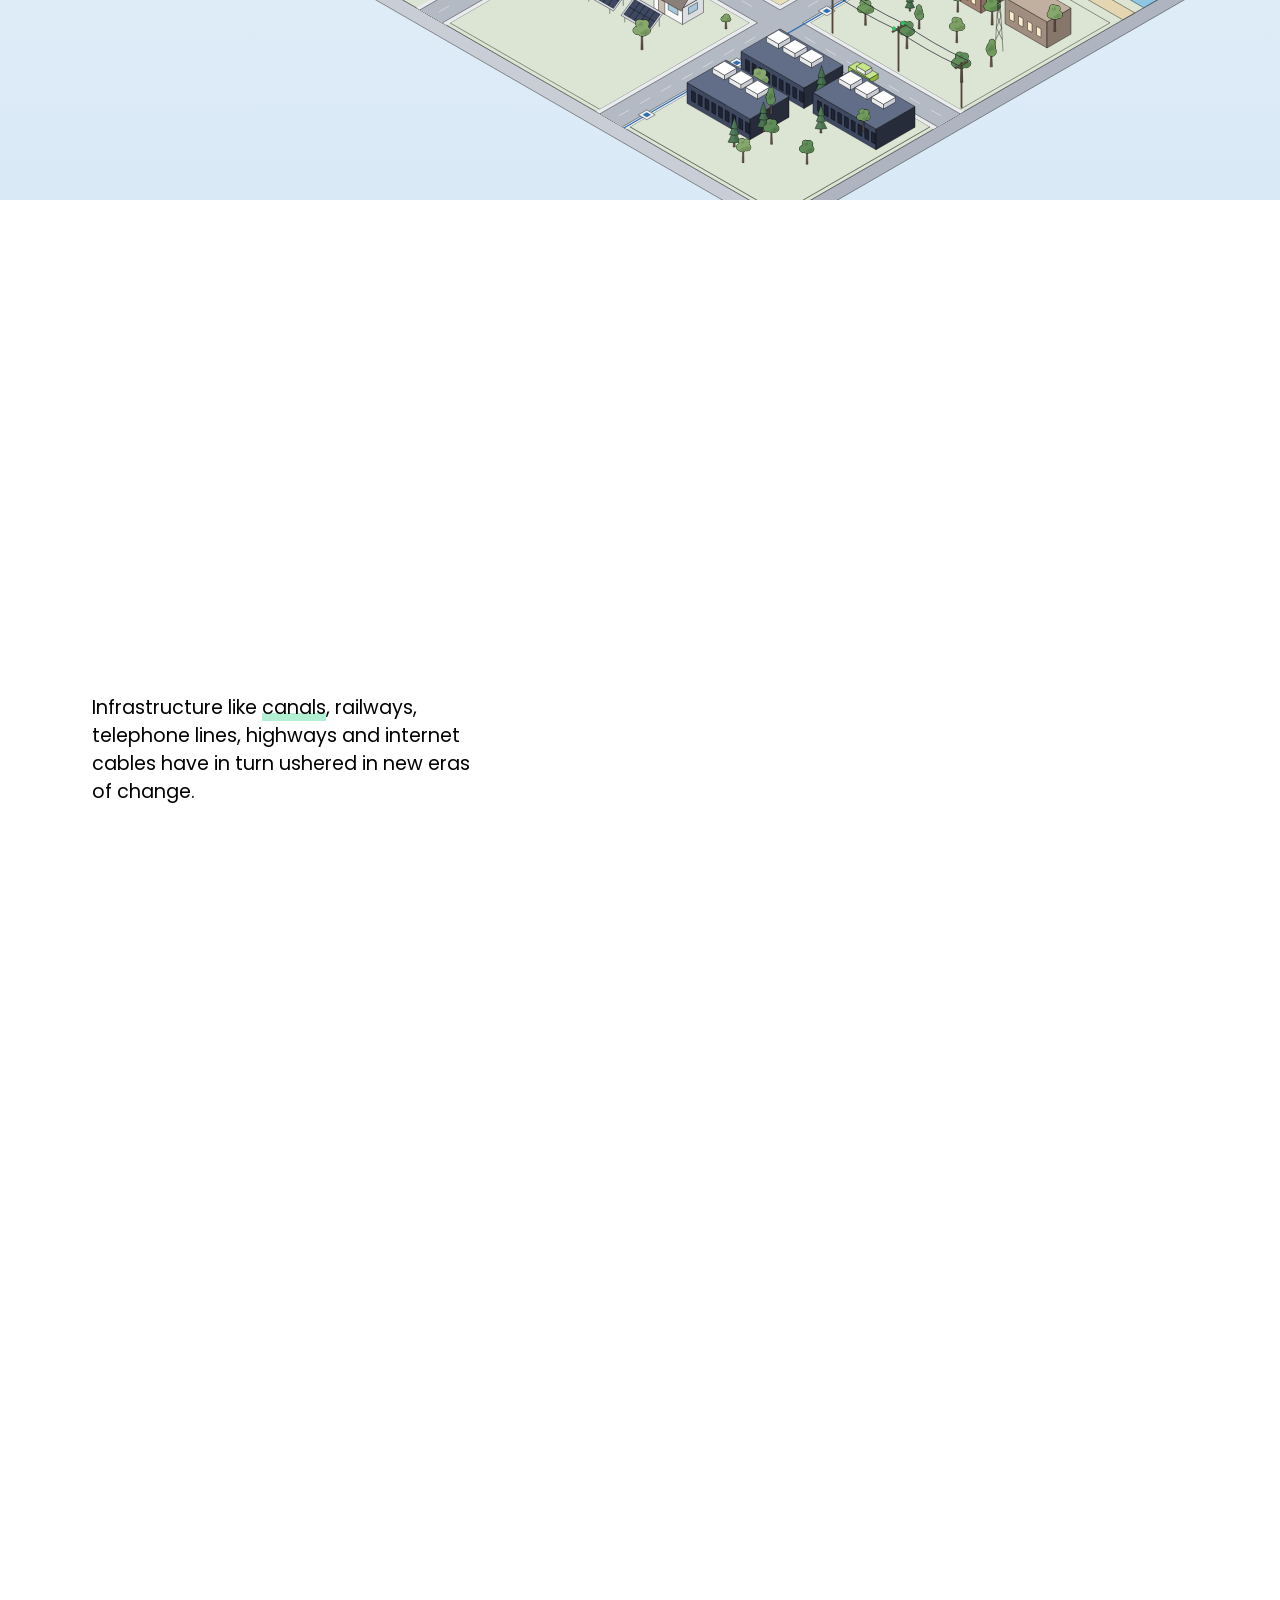
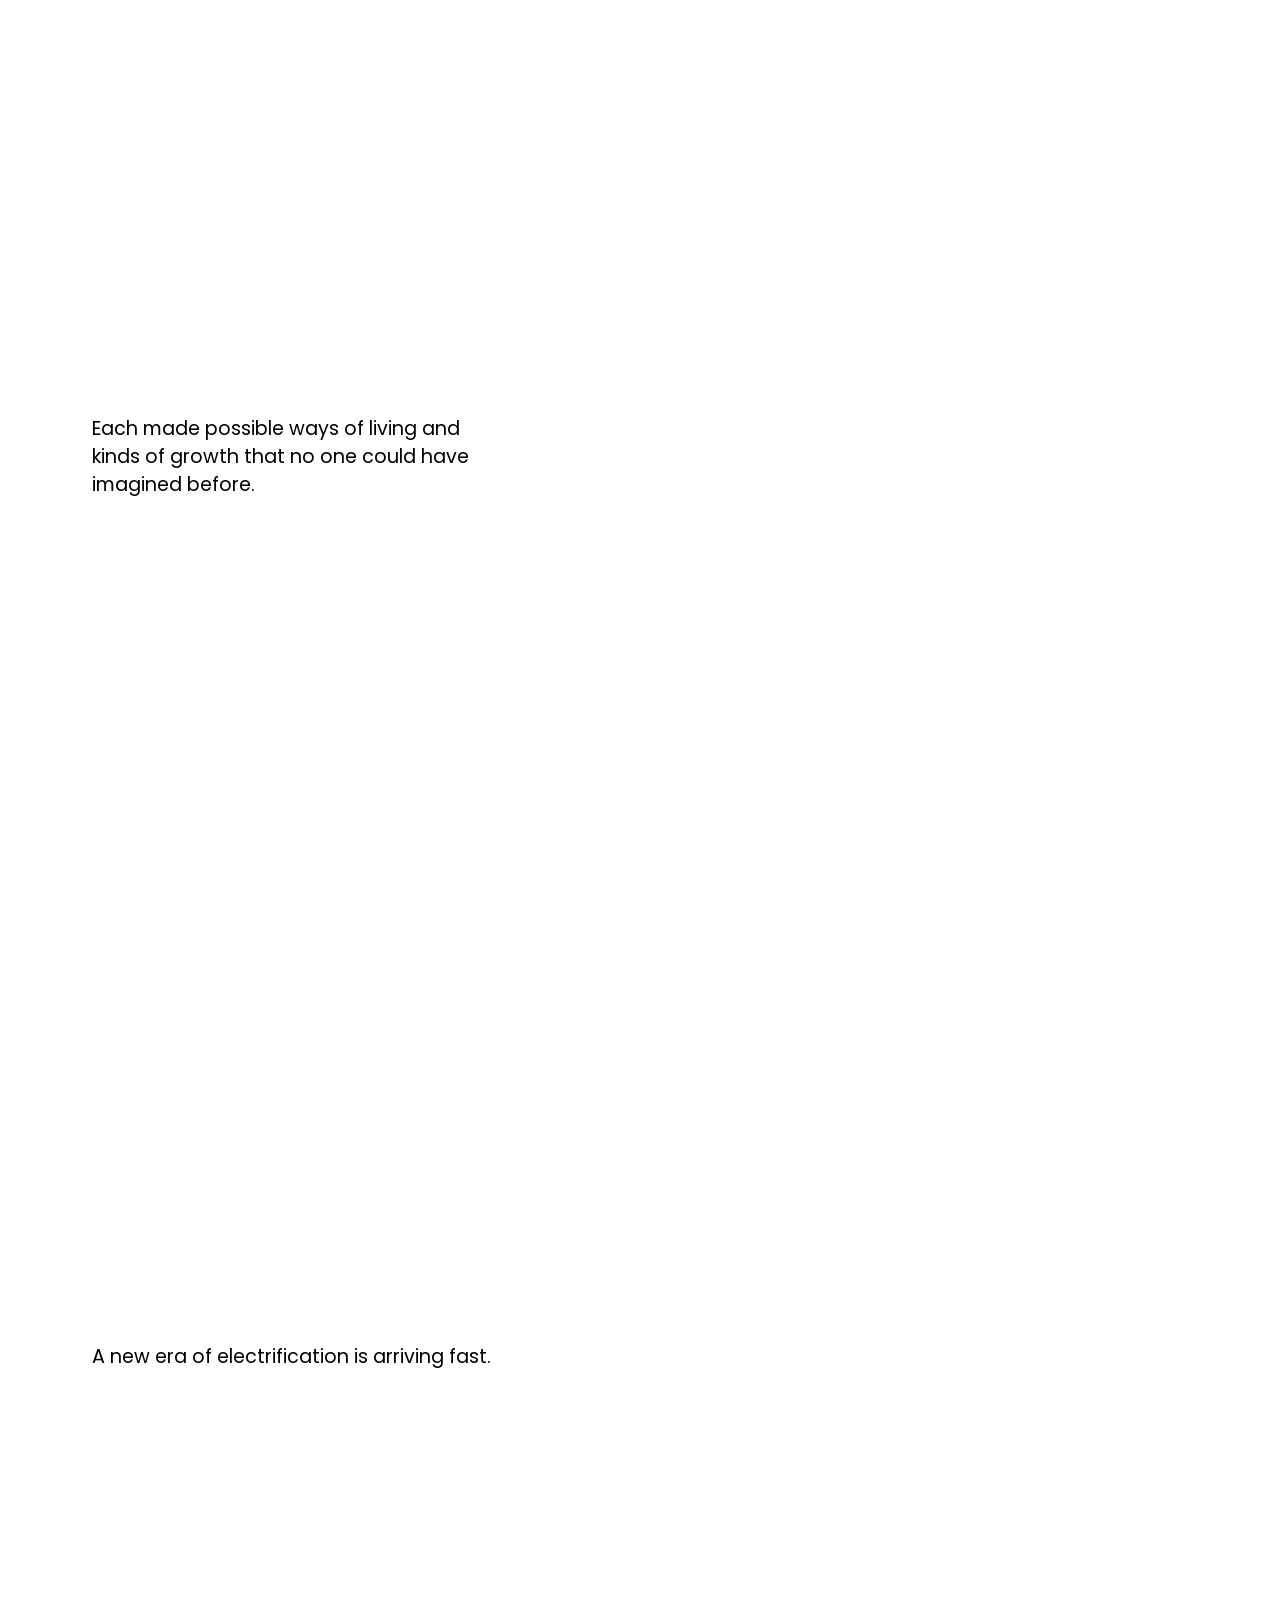
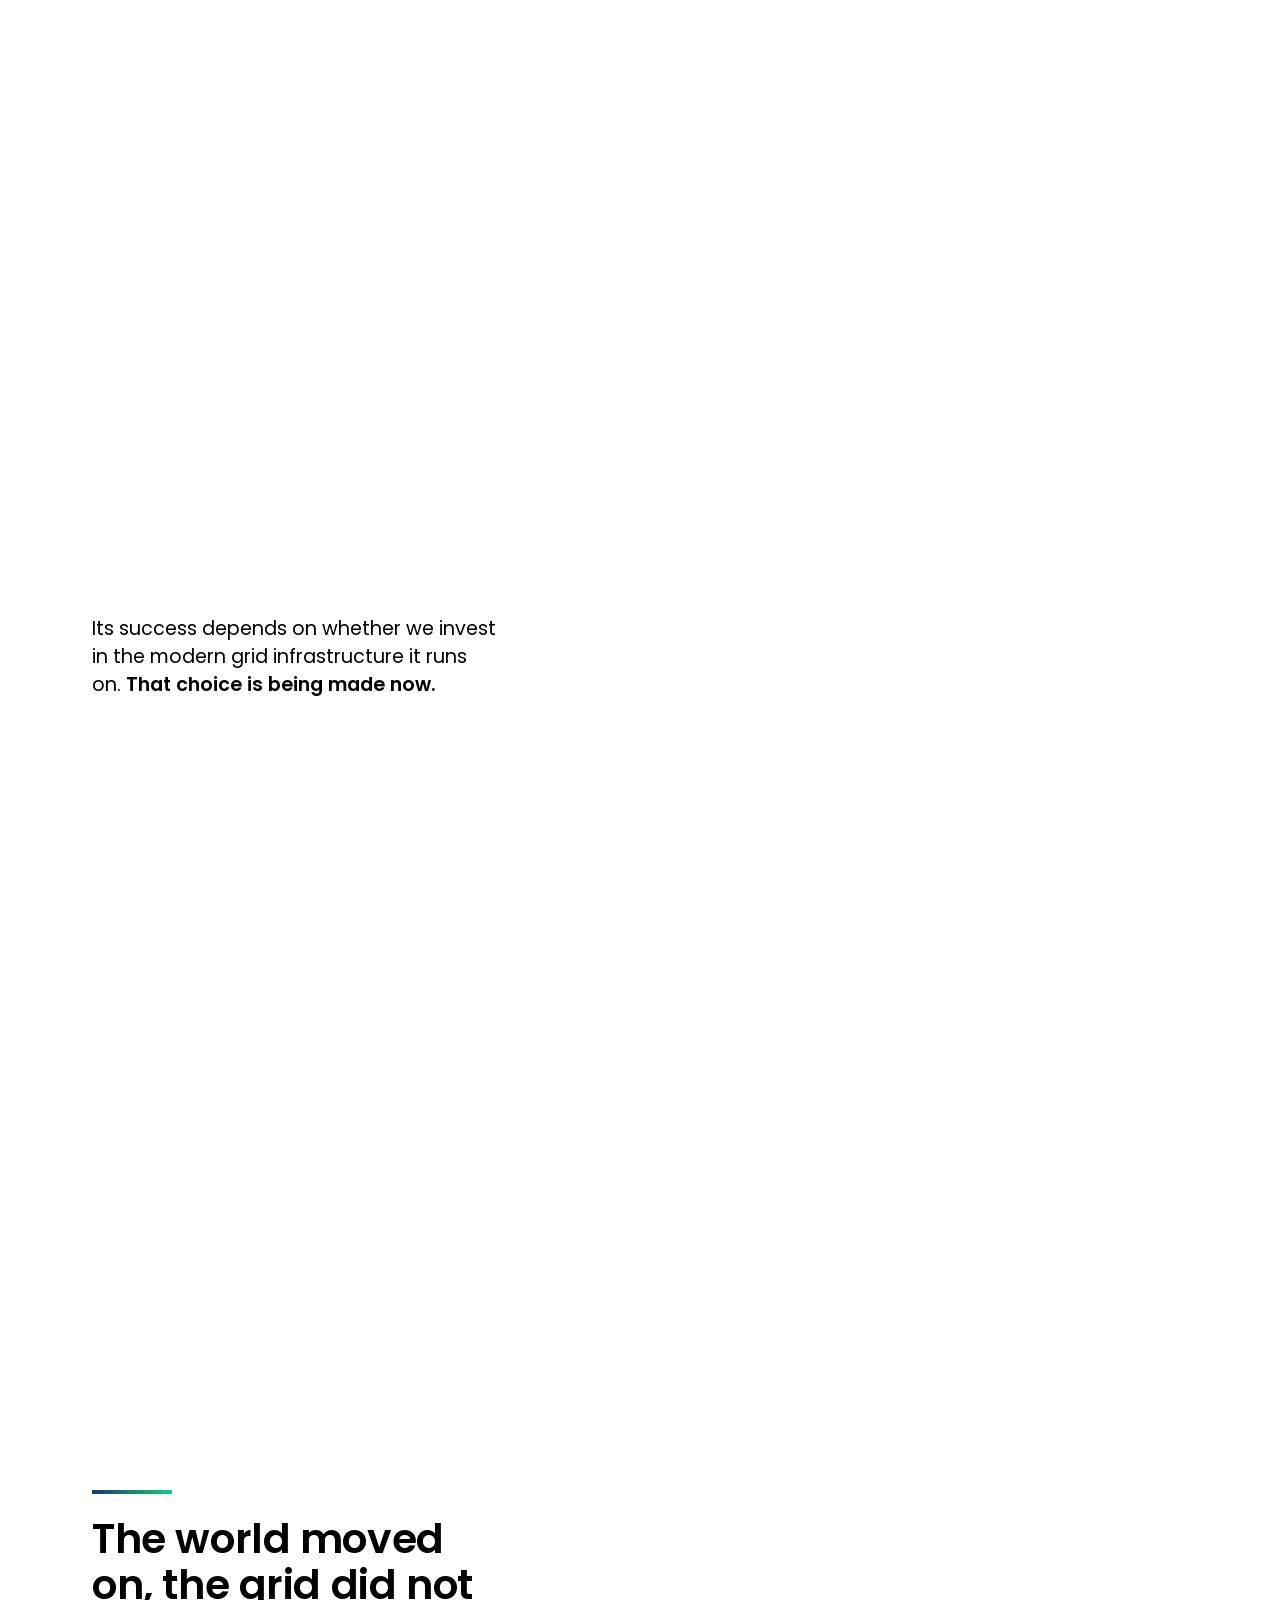
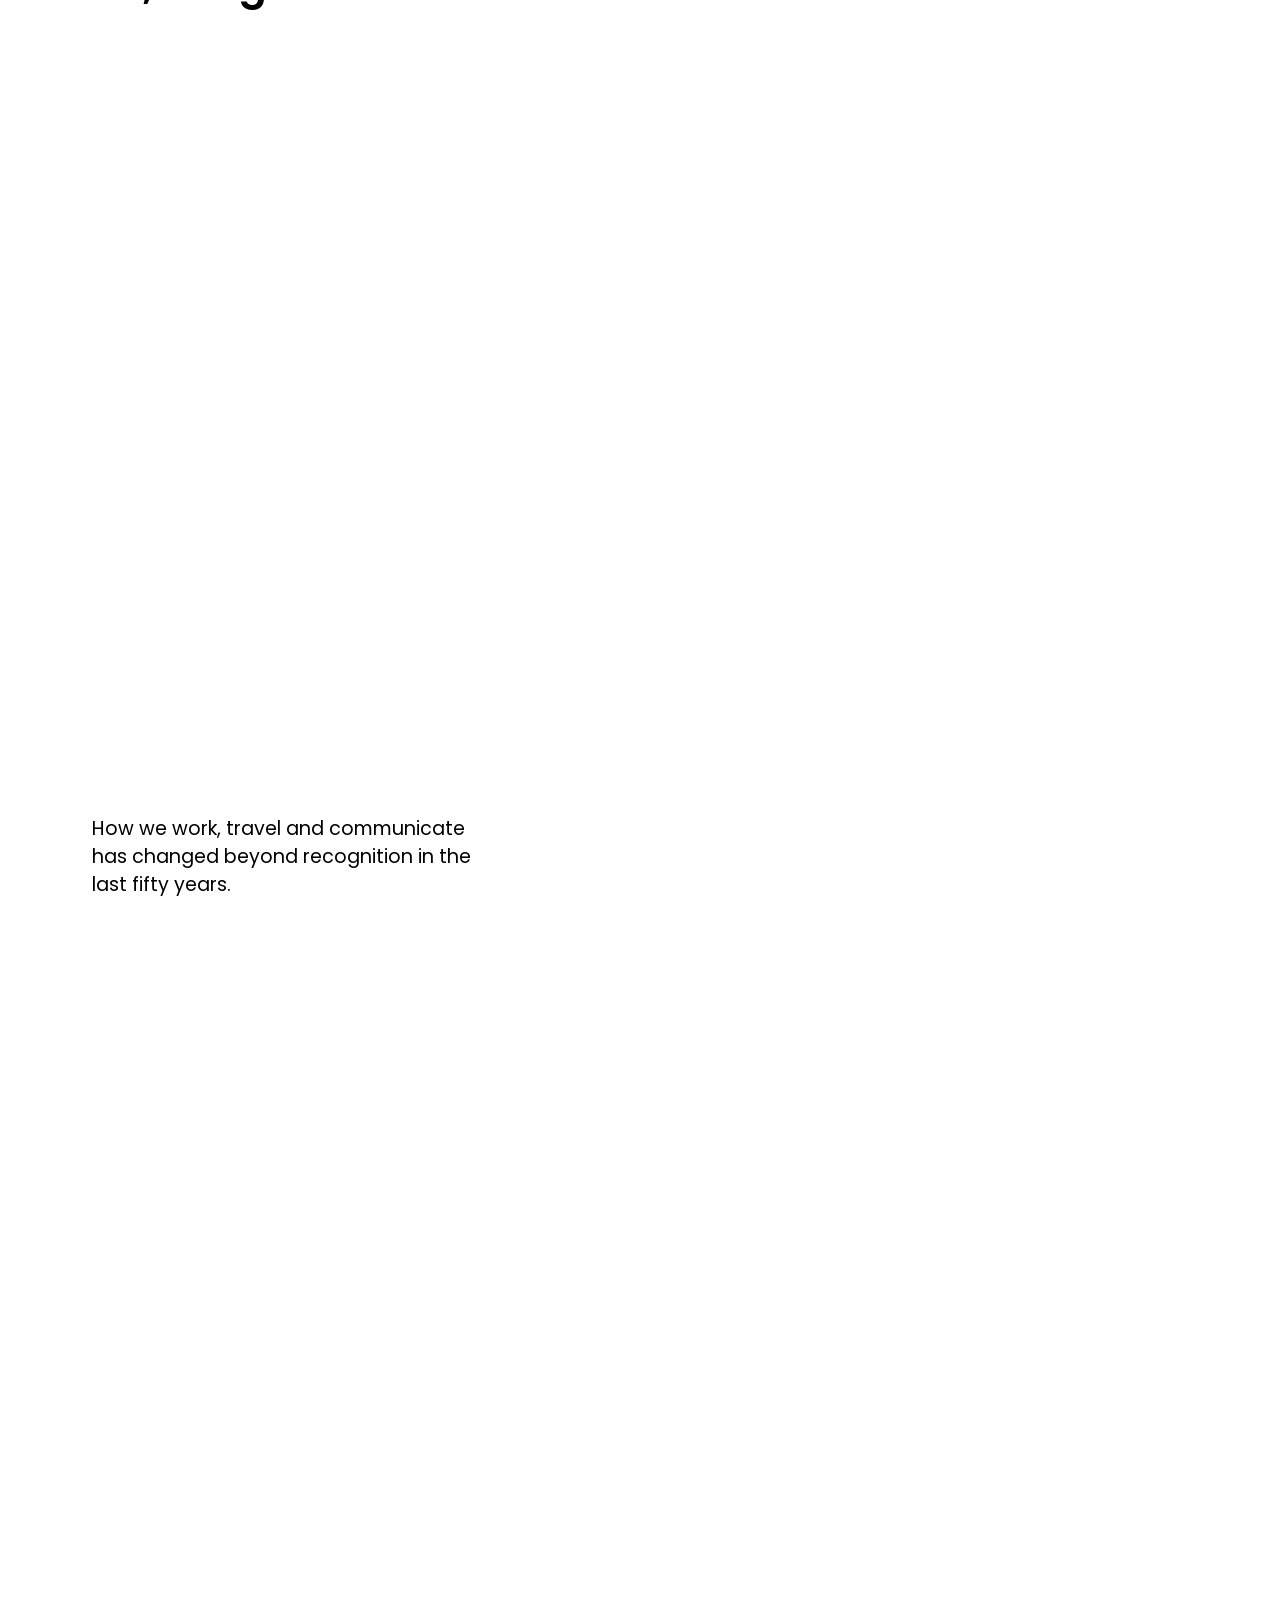
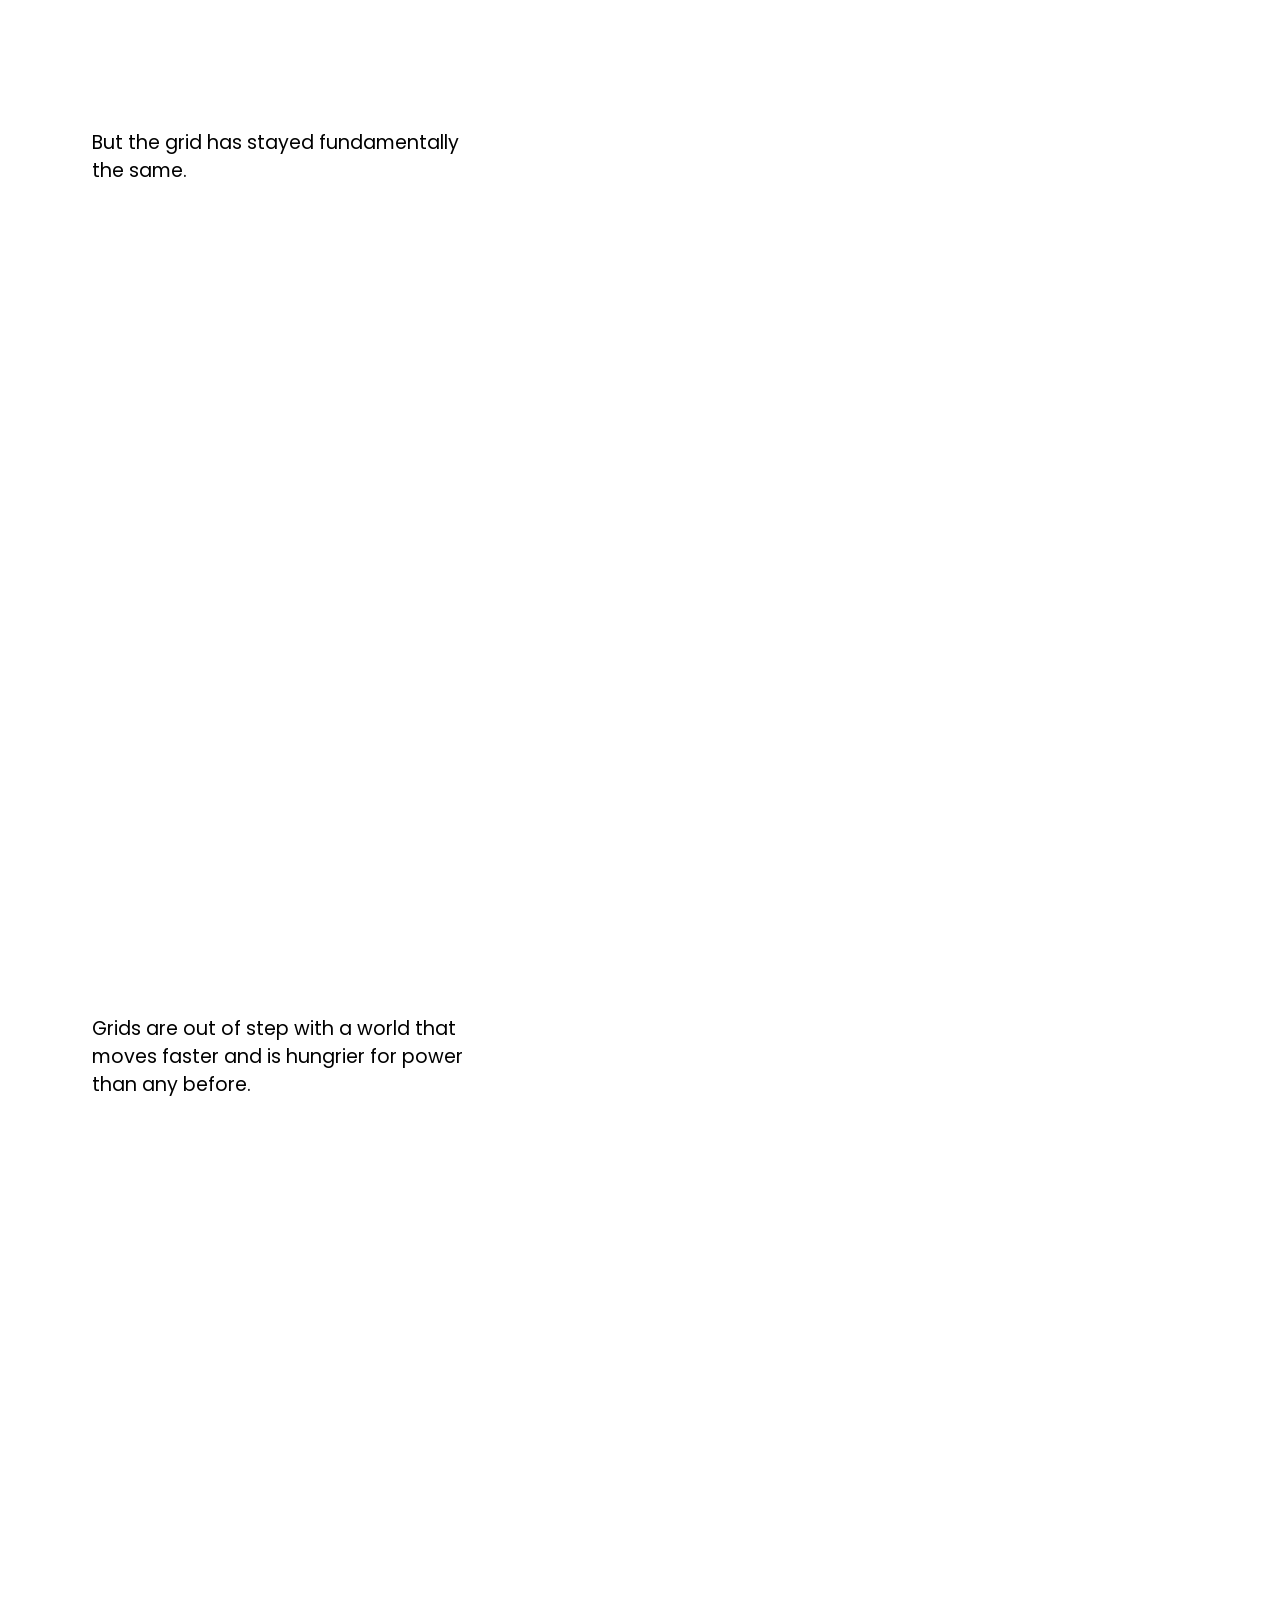
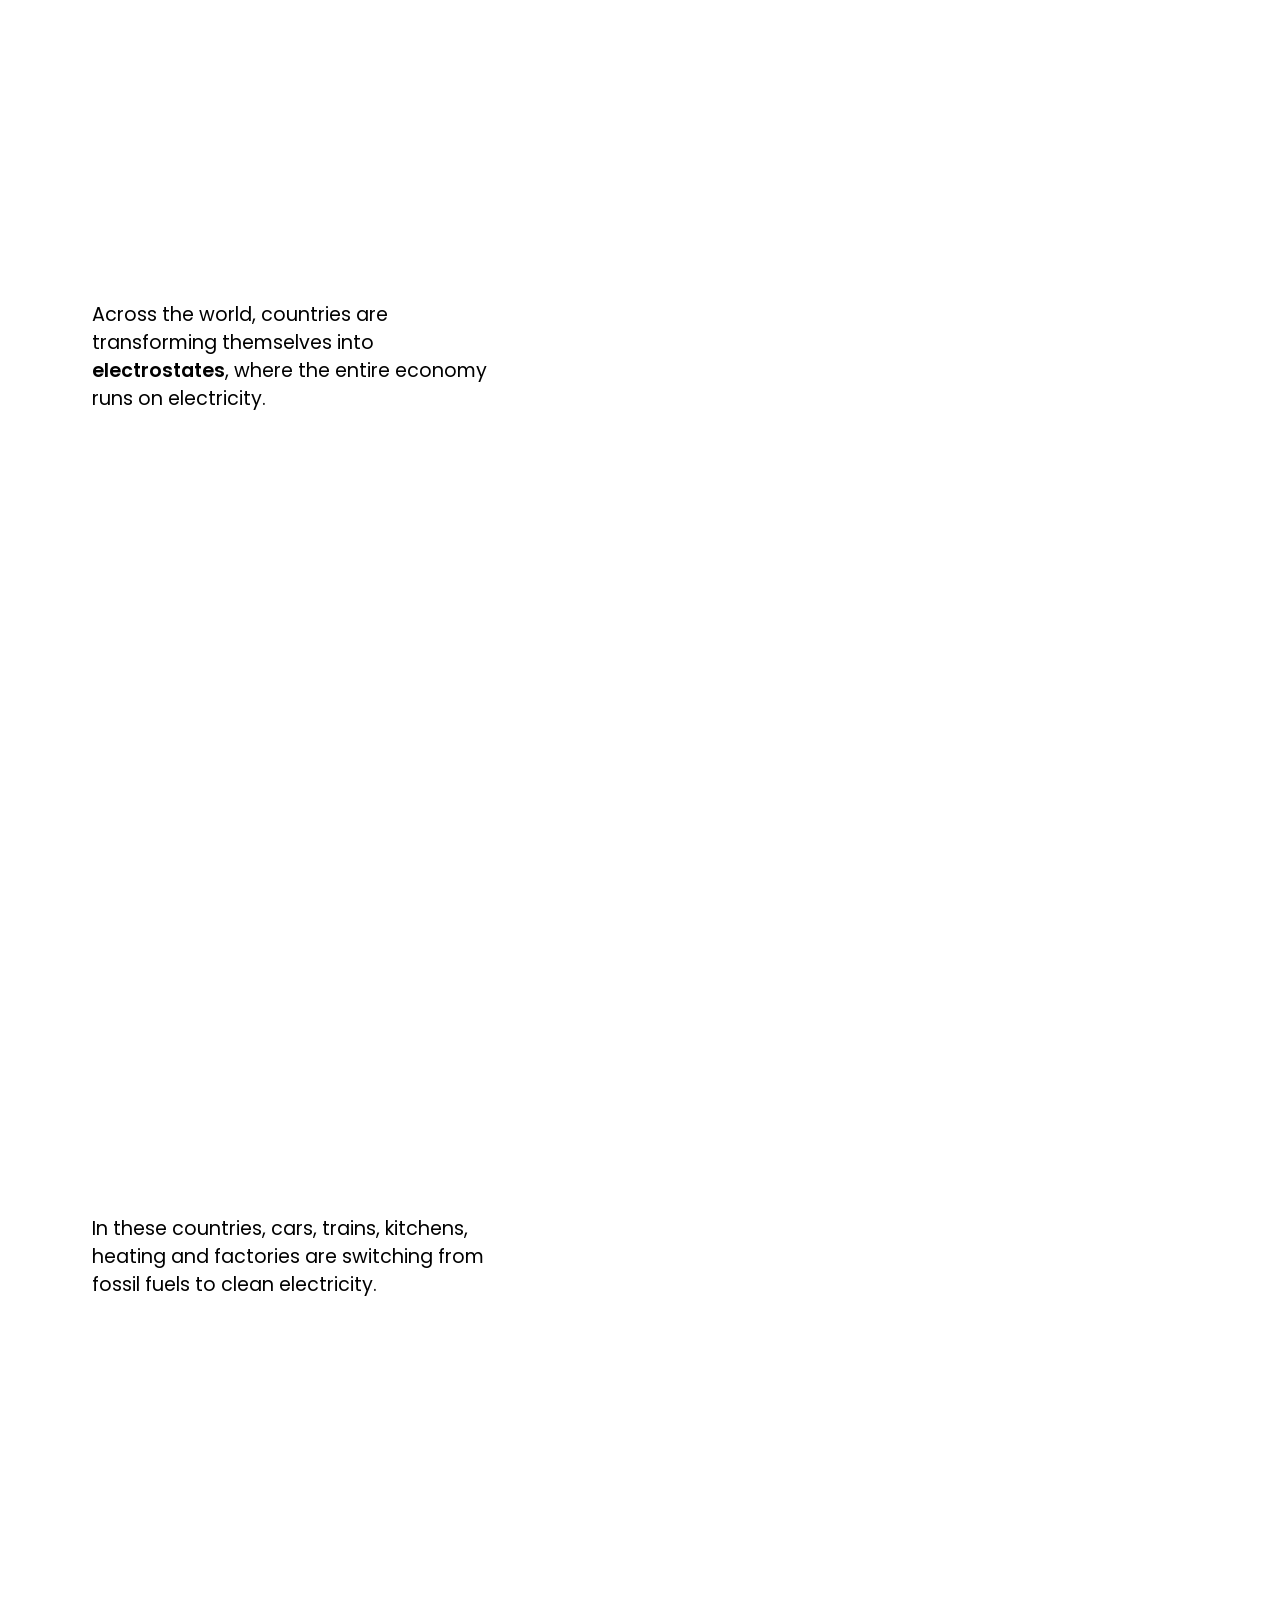
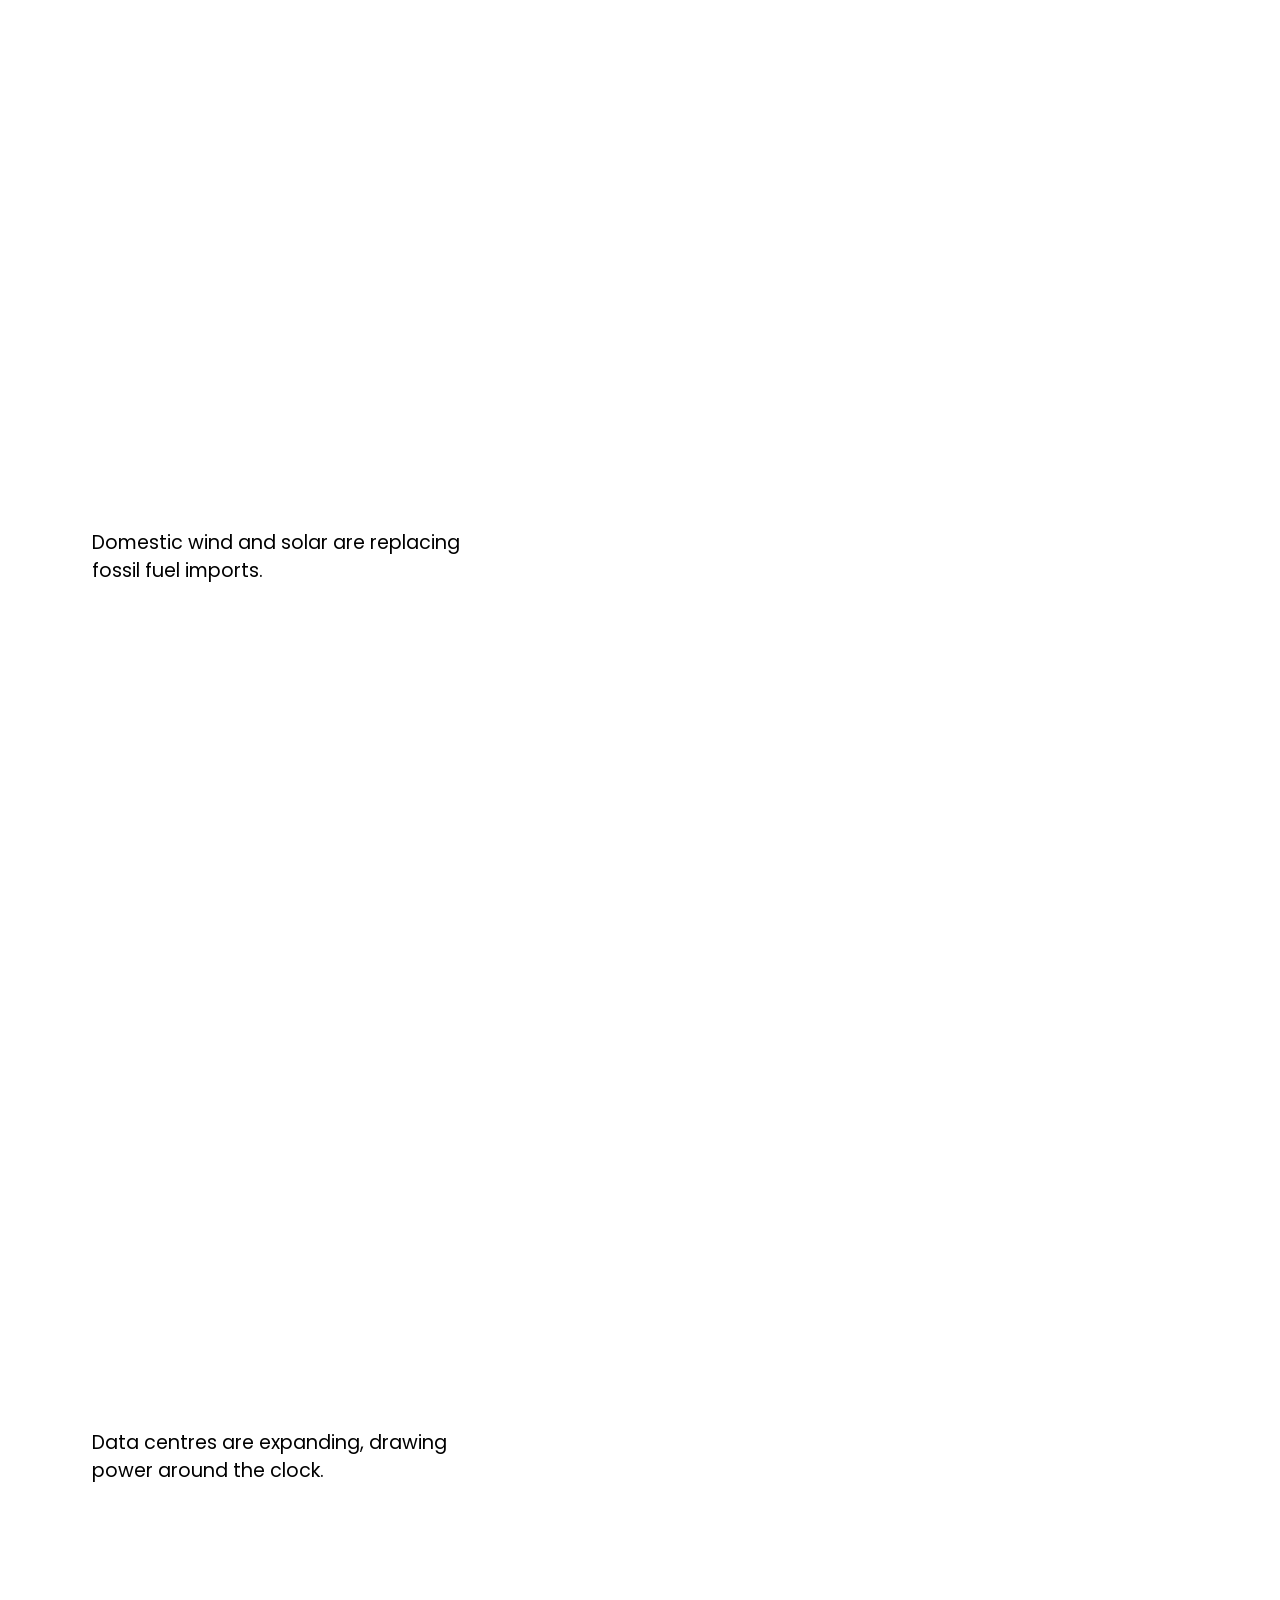
==== commit bd728319: "Updated standfirst" ====
--- a/index.html
+++ b/index.html
@@ -31,7 +31,7 @@
     <svg class="hero__art" id="scene-hero" data-own="1" viewBox="0 0 1600 900" preserveAspectRatio="xMidYMax slice" aria-hidden="true"></svg>
     <div class="hero__inner">
       <h1>Building a grid<br>for the age of power</h1>
-      <p class="standfirst">Warm homes, clean air, thriving towns and industry. The future we want runs on one network: a modern electricity grid.</p>
+      <p class="standfirst">A new era of electrification is rapidly taking shape. Its success depends on whether we invest in the modern power grids it runs on.</p>
       <p class="hero__cue">Scroll to begin <svg class="hero__chev" viewBox="0 0 16 10" aria-hidden="true"><path d="M1 1.5l7 7 7-7" fill="none" stroke="currentColor" stroke-width="1.8"/></svg></p>
     </div>
   </section>
